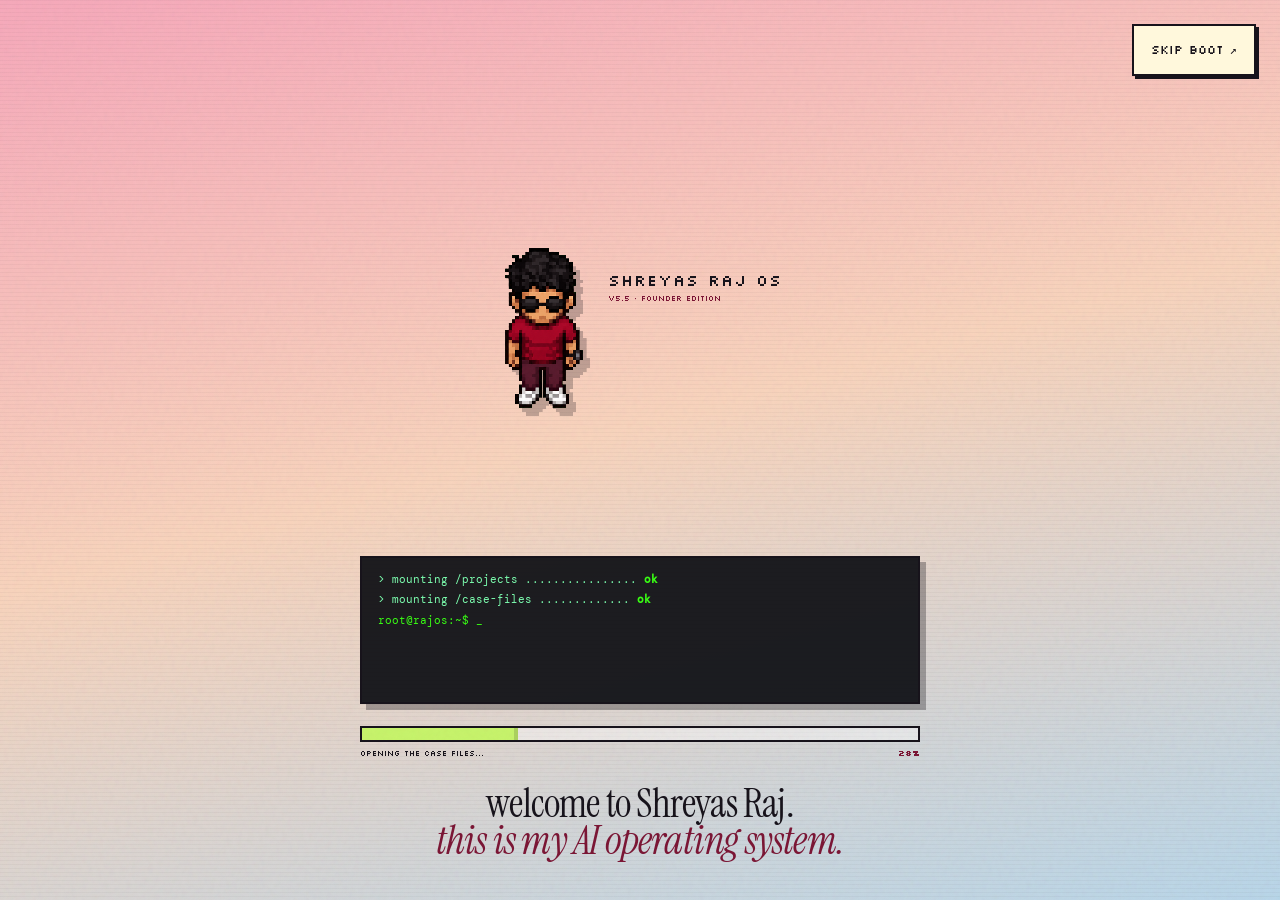
==== index.html @ ab12abc8 "Strengthen Shreyas Raj entity SEO" ====
<!doctype html>
<html lang="en">
  <head>
    <meta charset="UTF-8" />
    <meta name="viewport" content="width=device-width, initial-scale=1.0, viewport-fit=cover" />
    <meta name="description" content="Shreyas Raj is the Pune-based founder of RapidXAI, building AI voice agents, WhatsApp automation, software, websites, and production AI systems." />
    <meta name="theme-color" content="#f3b1be" />
    <meta name="robots" content="index,follow,max-image-preview:large" />
    <meta property="og:type" content="website" />
    <meta property="og:title" content="Shreyas Raj | RapidXAI Founder and AI Builder in Pune" />
    <meta property="og:description" content="Meet Shreyas Raj, the Pune-based founder of RapidXAI. Explore verified work across AI voice agents, automation, software, websites, and production AI." />
    <meta property="og:url" content="https://shreyasraj.com/" />
    <meta property="og:image" content="https://shreyasraj.com/assets/case-studies/systems-map.png" />
    <meta name="twitter:card" content="summary_large_image" />
    <link rel="canonical" href="https://shreyasraj.com/" />
    <title>Shreyas Raj | RapidXAI Founder and AI Builder in Pune</title>
    <link rel="icon" href="./favicon.svg" type="image/svg+xml" />
    <link rel="preconnect" href="https://fonts.googleapis.com" />
    <link rel="preconnect" href="https://fonts.gstatic.com" crossorigin />
    <link href="https://fonts.googleapis.com/css2?family=DM+Mono:wght@300;400;500&amp;family=Instrument+Serif:ital@0;1&amp;family=Silkscreen:wght@400;700&amp;display=swap" rel="stylesheet" />
    <link rel="stylesheet" href="./styles.css?v=6.5" />
    <link rel="stylesheet" href="./styles-v4.css?v=6.5" />
    <script type="application/ld+json">
      {
        "@context": "https://schema.org",
        "@graph": [
          {
            "@type": "Person",
            "@id": "https://shreyasraj.com/#shreyas-raj",
            "name": "Shreyas Raj",
            "alternateName": ["Shreyasraj", "AI with Shreyas Raj"],
            "url": "https://shreyasraj.com/",
            "image": "https://shreyasraj.com/assets/raj-avatar.png",
            "jobTitle": "Founder and AI Systems Builder",
            "description": "Shreyas Raj is a Pune-based AI entrepreneur and the founder of RapidXAI. He builds AI voice agents, WhatsApp automation, software, premium websites, and production AI systems.",
            "email": "mailto:shreyas@rapid-xai.com",
            "nationality": {"@type": "Country", "name": "India"},
            "homeLocation": {"@type": "Place", "name": "Pune, Maharashtra, India"},
            "worksFor": {"@id": "https://rapidxai.com/#organization"},
            "knowsLanguage": ["English", "Hindi", "Marathi"],
            "knowsAbout": ["Applied artificial intelligence", "AI voice agents", "WhatsApp automation", "AI automation", "Software development", "AI websites", "Revenue systems"],
            "sameAs": [
              "https://www.youtube.com/@AIwithShreyasRaj",
              "https://www.instagram.com/theshreyasraj9595/",
              "https://x.com/TopR9595",
              "https://github.com/TopR9595"
            ]
          },
          {
            "@type": "Organization",
            "@id": "https://rapidxai.com/#organization",
            "name": "RapidXAI",
            "url": "https://rapidxai.com/",
            "founder": {"@id": "https://shreyasraj.com/#shreyas-raj"},
            "areaServed": [{"@type": "State", "name": "Maharashtra"}, {"@type": "Country", "name": "India"}],
            "knowsAbout": ["AI voice agents", "WhatsApp automation", "AI automation", "Software development", "Web development"]
          },
          {
            "@type": "ProfilePage",
            "@id": "https://shreyasraj.com/#profile-page",
            "url": "https://shreyasraj.com/",
            "name": "Shreyas Raj | Founder of RapidXAI",
            "mainEntity": {"@id": "https://shreyasraj.com/#shreyas-raj"},
            "isPartOf": {"@id": "https://shreyasraj.com/#website"}
          },
          {
            "@type": "WebSite",
            "@id": "https://shreyasraj.com/#website",
            "url": "https://shreyasraj.com/",
            "name": "Shreyas OS",
            "alternateName": "Shreyas Raj Portfolio",
            "publisher": {"@id": "https://shreyasraj.com/#shreyas-raj"}
          }
        ]
      }
    </script>
  </head>
  <body>
    <noscript>Shreyas Raj AI OS needs JavaScript enabled.</noscript>

    <div id="boot" class="boot" aria-live="polite">
      <button class="boot-skip os-button" type="button">SKIP BOOT ↗</button>
      <div class="boot-core">
        <div class="boot-mark sprite-mark"><img src="./assets/raj-front.png" alt="Shreyas Raj pixel character" /></div>
        <div class="boot-brand">
          <strong>SHREYAS RAJ OS</strong>
          <span>v5.5 · founder edition</span>
        </div>
      </div>
      <div class="boot-console" data-boot-console aria-hidden="true"></div>
      <div class="boot-bar-wrap">
        <div class="boot-bar"><i data-boot-bar></i></div>
        <div class="boot-bar-meta"><span data-boot-status>waking up the founder...</span><b data-boot-pct>0%</b></div>
      </div>
      <p class="boot-title">welcome to Shreyas Raj.<br /><em>this is my AI operating system.</em></p>
    </div>

    <main id="os" class="os" data-theme="day" aria-label="Shreyas Raj AI OS desktop">
      <header class="menubar">
        <div class="brand-cluster">
          <button class="brand-menu" type="button" data-brand-menu aria-haspopup="true" aria-expanded="false">
            <span class="brand-pixel sprite-brand"><img src="./assets/raj-front.png" alt="" /></span><strong>SHREYAS RAJ OS</strong><i class="brand-caret" aria-hidden="true">▾</i>
          </button>
          <div class="brand-dropdown" data-brand-dropdown hidden>
            <button type="button" data-home>Show Desktop</button>
            <button type="button" data-transmission-open>Daily Transmission</button>
            <button type="button" data-open="hack">Hack Raj OS</button>
            <span class="brand-dropdown-divider"></span>
            <button type="button" data-system-restart>Restart</button>
            <button type="button" data-system-shutdown>Shut Down</button>
          </div>
        </div>
        <nav class="menu-links" aria-label="System menu">
          <button type="button" data-open="projects">Work</button>
          <button type="button" data-open="revenue">Proof</button>
          <button type="button" data-open="journey">Journey</button>
          <button type="button" data-command>Search</button>
        </nav>
        <button class="mode-toggle" type="button" data-mode-toggle aria-label="Toggle dark mode"><span data-mode-label>DARK</span></button>
        <div class="system-status">
          <span class="status-live"><i></i> BUILDING</span>
          <span class="signal" aria-label="Signal connected"><i></i><i></i><i></i></span>
          <span id="date">29 JUL</span><span id="clock">19:34</span><span id="timezone">IST</span>
        </div>
      </header>

      <section id="world-scroll" class="desktop">
        <div class="wallpaper-rotator" data-wallpaper-rotator aria-hidden="true">
          <div class="wallpaper-layer is-active" data-wallpaper-layer></div>
          <div class="wallpaper-layer" data-wallpaper-layer></div>
        </div>
        <div class="ambient-grid" aria-hidden="true"></div>
        <div class="desktop-glow" aria-hidden="true"></div>
        <div class="night-stars" aria-hidden="true"></div>
        <div class="cloud cloud-a" aria-hidden="true"></div>
        <div class="cloud cloud-b" aria-hidden="true"></div>
        <div class="cloud cloud-c" aria-hidden="true"></div>
        <aside class="activity-stack motivation-stack" data-movable-widget="daily-transmission" aria-label="Daily motivation">
          <header><span>DAILY TRANSMISSION</span><button class="motivation-close" type="button" data-motivation-close aria-label="Close daily transmission">×</button></header>
          <div class="motivation-card">
            <time data-motivation-date>TODAY</time>
            <blockquote data-motivation-quote>BUILD THE THING YOU KEEP WISHING EXISTED.</blockquote>
            <small>SHREYAS OS / DAILY MOTIVATION</small>
            <button class="quick-sticky-button" type="button" data-open="whiteboard">+ ADD A QUICK STICKY</button>
          </div>
        </aside>

        <h1 class="sr-only">Shreyas Raj, Pune-based founder of RapidXAI and builder of AI voice agents, WhatsApp automation, software, and websites.</h1>

        <section class="app-grid" aria-label="Desktop applications">
          <button class="desktop-app featured-app" type="button" data-open="projects" style="--app:#f5a39c">
            <span class="pixel-icon" aria-hidden="true"><img src="./assets/icons-v4/projects.png" alt="" /></span>
            <strong>Projects</strong><small>10 selected case files</small><b>MAIN DRIVE</b>
          </button>
          <button class="desktop-app featured-app" type="button" data-open="revenue" style="--app:#c7f36b">
            <span class="pixel-icon" aria-hidden="true"><img src="./assets/icons-v4/revenue.png" alt="" /></span>
            <strong>Results</strong><small>Evidence, not claims</small><b>PROOF VAULT</b>
          </button>
          <button class="desktop-app" type="button" data-open="process" style="--app:#a8d7e8">
            <span class="pixel-icon" aria-hidden="true"><img src="./assets/icons-v4/systems.png" alt="" /></span>
            <strong>Systems</strong><small>How the work ships</small>
          </button>
          <button class="desktop-app" type="button" data-open="testimonials" style="--app:#ffd95a">
            <span class="pixel-icon" aria-hidden="true"><img src="./assets/icons-v4/proof.png" alt="" /></span>
            <strong>Proof</strong><small>5 client videos</small>
          </button>
          <button class="desktop-app" type="button" data-open="journey" style="--app:#b8a7e8">
            <span class="pixel-icon" aria-hidden="true"><img src="./assets/icons-v4/journey.png" alt="" /></span>
            <strong>Journey</strong><small>2015 → now</small>
          </button>
          <button class="desktop-app" type="button" data-open="socials" style="--app:#f4b6cf">
            <span class="pixel-icon" aria-hidden="true"><img src="./assets/icons-v4/socials.png" alt="" /></span>
            <strong>Socials</strong><small>100K+ community</small>
          </button>
          <button class="desktop-app lab-app" type="button" data-open="voice" style="--app:#a9e1d2">
            <span class="pixel-icon" aria-hidden="true"><img src="./assets/icons-v4/voice.png" alt="" /></span>
            <strong>AI Voice Agent</strong><small>Talk to the AI voice agent</small>
          </button>
          <button class="desktop-app" type="button" data-open="games" style="--app:#c7f36b">
            <span class="pixel-icon" aria-hidden="true"><img src="./assets/icons-v4/games.svg" alt="" /></span>
            <strong>Play Games</strong><small>Viper Arena + Fangs.io</small>
          </button>
          <button class="desktop-app" type="button" data-open="founder" style="--app:#e6e35f">
            <span class="pixel-icon" aria-hidden="true"><img src="./assets/icons-v4/founder.png" alt="" /></span>
            <strong>Founder.txt</strong><small>Read the note</small>
          </button>
          <button class="desktop-app" type="button" data-open="whiteboard" style="--app:#fff8dc">
            <span class="pixel-icon" aria-hidden="true"><img src="./assets/premium-world/update-terminal.png" alt="" /></span>
            <strong>Whiteboard</strong><small>Add + arrange notes</small>
          </button>
          <button class="desktop-app" type="button" data-open="browser" style="--app:#b9dfe8">
            <span class="pixel-icon" aria-hidden="true"><img src="./assets/icons-v4/browser.png" alt="" /></span>
            <strong>Browser</strong><small>Open RajNet</small>
          </button>
          <a class="desktop-app desktop-app-link" href="https://rapidxai.com/" target="_blank" rel="noopener noreferrer" style="--app:#a9e1d2" aria-label="Visit RapidXAI, founded by Shreyas Raj">
            <span class="pixel-icon" aria-hidden="true"><img src="./assets/icons-v4/systems.png" alt="" /></span>
            <strong>RapidXAI</strong><small>AI voice + automation</small>
          </a>
          <button class="desktop-app" type="button" data-open="contact" style="--app:#e9d19d">
            <span class="pixel-icon" aria-hidden="true"><img src="./assets/icons-v4/contact.png" alt="" /></span>
            <strong>Leave a Message</strong><small>Open a channel</small>
          </button>
          <button class="desktop-app" type="button" data-open="files" style="--app:#ffd95a">
            <span class="pixel-icon" aria-hidden="true"><img src="./assets/premium-dock/proof.png" alt="" /></span>
            <strong>Case Files</strong><small>Folders + client stories</small>
          </button>
          <button class="desktop-app" type="button" data-open="blog" style="--app:#8d78d8">
            <span class="pixel-icon" aria-hidden="true"><img src="./assets/icons-v4/journey.png" alt="" /></span>
            <strong>AI Field Notes</strong><small>Pune + India blog</small>
          </button>
          <button class="desktop-app" type="button" data-open="learn" style="--app:#e6e35f">
            <span class="pixel-icon" aria-hidden="true"><img src="./assets/icons-v4/learn.svg" alt="" /></span>
            <strong>Learn</strong><small>Real YouTube uploads</small>
          </button>
          <button class="desktop-app" type="button" data-open="emergency" style="--app:#f5a39c">
            <span class="pixel-icon" aria-hidden="true"><img src="./assets/icons-v4/sos.svg" alt="" /></span>
            <strong>Emergency</strong><small>Reach Shreyas now</small>
          </button>
        </section>

        <aside class="build-ribbon" aria-label="Build your own AI operating system">
          <a href="https://calendly.com/shreyasrajsony11/30min" target="_blank" rel="noreferrer">
            <span>IF YOU WANT THIS FOR YOURSELF</span>
            <strong>BOOK A CALL ↗</strong>
          </a>
        </aside>

        <button class="secret-folder" type="button" data-secret-folder data-open="prank" aria-label="Open hidden do not open folder">
          <span></span><strong>DO_NOT_OPEN</strong><small>YOU WILL REGRET THIS</small>
        </button>

        <button class="portrait-zone" type="button" data-portrait aria-label="Change Shreyas Raj portrait pose and reveal hidden file">
          <span>PLAYER 01 / FOUNDER MODE</span>
          <img data-portrait-img src="./assets/raj-avatar.png" alt="Full-body illustrated portrait of Shreyas Raj wearing a red T-shirt" />
          <i aria-hidden="true"></i>
        </button>

        <div id="window-layer" class="window-layer" aria-live="polite"></div>

        <section id="music-deck" class="music-deck" data-music-deck data-movable-widget="music-deck" aria-label="Music player" hidden>
          <button type="button" data-music-prev aria-label="Previous track">‹ PREV</button>
          <button class="music-play" type="button" data-music-play aria-pressed="false">▶ PLAY</button>
          <button type="button" data-music-next aria-label="Next track">NEXT ›</button>
          <button class="music-copy" type="button" data-music-open>
            <strong data-music-title>Tomb of Death</strong><small data-music-artist>Braiz · Super Slowed</small>
          </button>
          <input data-music-progress type="range" min="0" max="1000" value="0" aria-label="Track progress" />
          <input data-music-volume type="range" min="0" max="1" step=".05" value=".72" aria-label="Music volume" />
          <button class="music-deck-close" type="button" data-music-close aria-label="Close music player">×</button>
        </section>
        <audio id="music-audio" preload="metadata"></audio>

        <nav class="dock" aria-label="Application dock">
          <button type="button" data-home aria-label="Show desktop"><span class="dock-icon"><img src="./assets/icons-v4/home.svg" alt="" /></span><small>Desktop</small></button>
          <button type="button" data-open="projects" aria-label="Open projects"><span class="dock-icon"><img src="./assets/icons-v4/projects.png" alt="" /></span><small>Projects</small></button>
          <button type="button" data-open="revenue" aria-label="Open public results"><span class="dock-icon"><img src="./assets/icons-v4/revenue.png" alt="" /></span><small>Results</small></button>
          <button type="button" data-open="journey" aria-label="Open journey"><span class="dock-icon"><img src="./assets/icons-v4/journey.png" alt="" /></span><small>Journey</small></button>
          <button type="button" data-open="voice" aria-label="Talk to the AI voice agent"><span class="dock-icon"><img src="./assets/icons-v4/voice.png" alt="" /></span><small>AI Voice Agent</small></button>
          <button type="button" data-open="games" aria-label="Play games"><span class="dock-icon"><img src="./assets/icons-v4/games.svg" alt="" /></span><small>Play Games</small></button>
          <button class="dock-music-button" type="button" data-music-toggle aria-expanded="false" aria-controls="music-deck" aria-label="Open music player">
            <span class="dock-icon music-dock-glyph" aria-hidden="true"><i></i><i></i><i></i></span>
            <small data-music-launcher-label>Music</small>
          </button>
          <button type="button" data-open="founder" aria-label="Open Founder.txt"><span class="dock-icon"><img src="./assets/icons-v4/founder.png" alt="" /></span><small>Founder.txt</small></button>
          <button type="button" data-open="whiteboard" aria-label="Open sticky-note whiteboard"><span class="dock-icon"><img src="./assets/premium-world/update-terminal.png" alt="" /></span><small>Whiteboard</small></button>
          <button type="button" data-open="contact" aria-label="Open contact"><span class="dock-icon"><img src="./assets/icons-v4/contact.png" alt="" /></span><small>Contact</small></button>
          <button type="button" data-open="files" aria-label="Open case files"><span class="dock-icon"><img src="./assets/premium-world/data-modules.png" alt="" /></span><small>Case Files</small></button>
          <button type="button" data-open="blog" aria-label="Open AI field notes"><span class="dock-icon"><img src="./assets/icons-v4/journey.png" alt="" /></span><small>Blog</small></button>
          <span class="dock-divider"></span>
          <button type="button" data-open="browser" aria-label="Open browser"><span class="dock-icon"><img src="./assets/icons-v4/browser.png" alt="" /></span><small>Browser</small></button>
        </nav>
      </section>
    </main>

    <div class="netlify-form-blueprints" aria-hidden="true">
      <form name="garage-mail" method="POST" data-netlify="true" netlify-honeypot="bot-field">
        <input type="hidden" name="form-name" value="garage-mail" />
        <input name="bot-field" /><input name="name" /><input name="email" type="email" /><textarea name="message"></textarea>
      </form>
      <form name="video-suggestion" method="POST" data-netlify="true" netlify-honeypot="bot-field">
        <input type="hidden" name="form-name" value="video-suggestion" />
        <input name="bot-field" /><input name="name" /><input name="email" type="email" /><textarea name="suggestion"></textarea>
      </form>
    </div>

    <div id="command-palette" class="command-palette" aria-hidden="true">
      <button class="palette-backdrop" type="button" aria-label="Close command palette"></button>
      <section class="palette-panel" role="dialog" aria-modal="true" aria-labelledby="palette-title">
        <div class="palette-titlebar"><span id="palette-title">SHREYAS OS SEARCH</span><kbd>ESC</kbd></div>
        <label><span>›</span><input id="command-input" type="search" placeholder="Open an app or run a command..." autocomplete="off" /></label>
        <div id="command-results" class="command-results"></div>
      </section>
    </div>

    <div id="toast-stack" class="toast-stack" aria-live="polite"></div>

    <div id="shutdown-screen" class="shutdown-screen" hidden>
      <div class="shutdown-inner">
        <p class="shutdown-line" data-shutdown-line>SHREYAS OS is shutting down...</p>
        <button class="shutdown-power" type="button" data-power-on hidden><i></i><span>POWER ON</span></button>
      </div>
    </div>

    <script src="./app.js?v=6.4"></script>
  </body>
</html>
---- styles.css ----
:root {
  --ink: #17131b;
  --paper: #fff8dc;
  --paper-2: #f4e8bb;
  --pink: #f7a9bd;
  --rose: #d74e73;
  --wine: #7b1635;
  --blue: #a8d7e8;
  --sky: #d8f0f2;
  --lime: #c7f36b;
  --yellow: #ffd95a;
  --violet: #8d78d8;
  --muted: #6f6870;
  --shadow: 8px 8px 0 rgba(23, 19, 27, .22);
  --pixel: "Silkscreen", "Courier New", monospace;
  --serif: "Instrument Serif", Georgia, serif;
  --mono: "DM Mono", "SFMono-Regular", Consolas, monospace;
}

* { box-sizing: border-box; }
html, body { margin: 0; width: 100%; height: 100%; overflow: hidden; }
body {
  color: var(--ink);
  background: var(--pink);
  font-family: var(--mono);
  -webkit-font-smoothing: antialiased;
}
button, input { font: inherit; color: inherit; }
button { border: 0; cursor: pointer; }
button:focus-visible, [tabindex]:focus-visible, a:focus-visible {
  outline: 3px solid var(--lime);
  outline-offset: 3px;
}
::selection { background: var(--wine); color: var(--paper); }

.boot {
  position: fixed;
  inset: 0;
  z-index: 9999;
  display: grid;
  place-items: center;
  background:
    repeating-linear-gradient(0deg, transparent 0 3px, rgba(23, 19, 27, .035) 3px 4px),
    linear-gradient(165deg, #f6a9bb 0%, #f8d4bd 48%, #b9d6e9 100%);
  transition: transform .8s cubic-bezier(.77, 0, .18, 1), opacity .45s ease;
}
.boot::after, .os::after {
  content: "";
  position: absolute;
  inset: 0;
  pointer-events: none;
  opacity: .11;
  background-image: url("data:image/svg+xml,%3Csvg viewBox='0 0 180 180' xmlns='http://www.w3.org/2000/svg'%3E%3Cfilter id='n'%3E%3CfeTurbulence type='fractalNoise' baseFrequency='.9' numOctaves='3' stitchTiles='stitch'/%3E%3C/filter%3E%3Crect width='100%25' height='100%25' filter='url(%23n)' opacity='.5'/%3E%3C/svg%3E");
  mix-blend-mode: multiply;
}
.boot.done { transform: translateY(-104%); opacity: 0; pointer-events: none; }
.boot-skip { position: absolute; top: 24px; right: 24px; z-index: 2; }
.boot { grid-template-rows: 1fr auto auto auto; gap: 22px; align-content: center; justify-items: center; padding: 40px 20px; }
.boot-core { display: flex; align-items: center; gap: 18px; }
.boot-mark {
  width: 78px;
  height: 78px;
  display: grid;
  place-items: center;
  border: 3px solid var(--ink);
  background: var(--wine);
  box-shadow: 7px 7px 0 var(--ink);
  animation: bootBob 1.1s ease-in-out infinite;
}
.boot-mark img { width: 78%; height: 78%; object-fit: contain; image-rendering: pixelated; }
.boot-brand { display: flex; flex-direction: column; gap: 6px; }
.boot-brand strong { font: 16px/1 var(--pixel); letter-spacing: 1px; }
.boot-brand span { font: 8px/1 var(--pixel); color: var(--wine); }
.boot-console {
  width: min(560px, calc(100vw - 48px));
  height: 148px;
  overflow: hidden;
  padding: 14px 16px;
  border: 2px solid var(--ink);
  background: rgba(11,13,18,.92);
  color: #7dffb0;
  box-shadow: 6px 6px 0 rgba(23,19,27,.32);
}
.boot-log-line { margin: 0 0 5px; font: 11px/1.4 var(--mono, monospace); white-space: pre; }
.boot-log-line b { color: #39ff14; }
.boot-log-final b { color: #ffe600; }
.boot-cursor { margin: 2px 0 0; font: 11px/1.4 var(--mono, monospace); color: #39ff14; }
.boot-cursor::after { content: "_"; animation: bootBlink .8s steps(1) infinite; }
.boot-bar-wrap { width: min(560px, calc(100vw - 48px)); }
.boot-bar { height: 16px; border: 2px solid var(--ink); background: rgba(255,255,255,.4); overflow: hidden; }
.boot-bar i { display: block; height: 100%; width: 0; background: var(--lime); transition: width .12s linear; box-shadow: inset -4px 0 0 rgba(23,19,27,.15); }
.boot-bar-meta { display: flex; justify-content: space-between; margin-top: 7px; font: 8px/1 var(--pixel); }
.boot-bar-meta b { color: var(--wine); }
.boot-title {
  margin: 6px 0 0;
  text-align: center;
  font: 40px/.94 var(--serif);
  letter-spacing: -.02em;
}
.boot-title em { color: var(--wine); }
@keyframes bootBob { 0%,100% { transform: translateY(0); } 50% { transform: translateY(-8px); } }
@keyframes bootBlink { 0%,50% { opacity: 1; } 51%,100% { opacity: 0; } }
@media (prefers-reduced-motion: reduce) { .boot-mark { animation: none; } .boot-cursor::after { animation: none; } }

.os { position: relative; width: 100%; height: 100%; opacity: 0; transition: opacity .35s ease; }
.os.ready { opacity: 1; }
.menubar {
  position: relative;
  z-index: 5000;
  height: 38px;
  display: flex;
  align-items: center;
  gap: 20px;
  padding: 0 16px;
  border-bottom: 2px solid var(--ink);
  background: rgba(255, 248, 220, .92);
  backdrop-filter: blur(12px);
  font: 10px/1 var(--pixel);
}
.brand-menu, .menu-links button {
  background: transparent;
  padding: 7px 4px;
  font: inherit;
}
.brand-menu { display: flex; align-items: center; gap: 8px; }
.brand-pixel {
  width: 20px; height: 20px; display: grid; place-items: center;
  color: var(--paper); background: var(--wine); border: 2px solid var(--ink);
}
.menu-links { display: flex; gap: 12px; }
.menu-links button:hover { background: var(--ink); color: var(--paper); }
.system-status { margin-left: auto; display: flex; align-items: center; gap: 14px; }
.status-live { display: flex; align-items: center; gap: 6px; }
.status-live > i { width: 7px; height: 7px; background: #38aa67; border: 1px solid var(--ink); animation: blink 1.4s steps(2) infinite; }
.signal { height: 13px; display: flex; align-items: end; gap: 2px; }
.signal i { width: 3px; background: var(--ink); }
.signal i:nth-child(1) { height: 5px; }.signal i:nth-child(2) { height: 8px; }.signal i:nth-child(3) { height: 12px; }

.desktop {
  position: relative;
  height: calc(100dvh - 38px);
  overflow: hidden;
  isolation: isolate;
  background:
    radial-gradient(circle at 73% 22%, rgba(255,255,255,.45) 0 2%, transparent 11%),
    linear-gradient(160deg, #f2a3b8 0%, #f4bfba 35%, #f5dcbb 57%, #b9d7e6 100%);
}
.ambient-grid {
  position: absolute; inset: 0; z-index: -1; opacity: .16;
  background-image: linear-gradient(rgba(23,19,27,.3) 1px, transparent 1px), linear-gradient(90deg, rgba(23,19,27,.3) 1px, transparent 1px);
  background-size: 48px 48px;
  mask-image: linear-gradient(to right, black, transparent 70%);
}
.cloud { position: absolute; width: 72px; height: 14px; background: rgba(255,255,255,.7); }
.cloud::before, .cloud::after { content: ""; position: absolute; bottom: 0; background: inherit; }
.cloud::before { width: 24px; height: 24px; left: 12px; }
.cloud::after { width: 34px; height: 34px; left: 31px; }
.cloud-a { top: 14%; right: 12%; transform: scale(.8); }
.cloud-b { top: 37%; right: 35%; transform: scale(.55); opacity: .55; }
.sun-disc { position: absolute; right: 5%; top: 8%; width: 88px; height: 88px; border: 3px solid rgba(23,19,27,.65); border-radius: 50%; background: var(--yellow); box-shadow: inset 0 0 0 8px rgba(255,255,255,.25); }

.sticky {
  position: absolute;
  z-index: 2;
  top: 34px; left: 30px;
  width: 180px; min-height: 154px;
  padding: 13px 14px;
  border: 2px solid var(--ink);
  background: #e6e35f;
  box-shadow: 6px 7px 0 rgba(23,19,27,.22);
  transform: rotate(-1.5deg);
  cursor: pointer;
}
.sticky::before { content: ""; position: absolute; top: -8px; left: 61px; width: 54px; height: 15px; background: rgba(255,255,255,.45); transform: rotate(2deg); }
.sticky span, .sticky small { font: 8px/1.4 var(--pixel); }
.sticky p { margin: 18px 0 20px; font: 18px/.95 var(--serif); }

.desktop-intro { position: absolute; left: clamp(30px, 5vw, 86px); top: 25%; width: min(430px, 35vw); }
.eyebrow { margin: 0 0 10px; font: 10px/1 var(--pixel); color: var(--wine); }
.desktop-intro h1 { margin: 0; font: clamp(72px, 8.5vw, 138px)/.72 var(--serif); letter-spacing: -.055em; font-weight: 400; }
.desktop-intro h1 em { color: var(--wine); }
.desktop-intro > p:not(.eyebrow) { max-width: 390px; margin: 25px 0 20px; font-size: 13px; line-height: 1.55; }
.intro-actions { display: flex; gap: 10px; flex-wrap: wrap; }
.os-button {
  padding: 10px 13px;
  border: 2px solid var(--ink);
  background: var(--paper);
  box-shadow: 3px 3px 0 var(--ink);
  font: 9px/1 var(--pixel);
  transition: transform .12s ease, box-shadow .12s ease;
}
.os-button:hover { transform: translate(-1px,-1px); box-shadow: 5px 5px 0 var(--ink); }
.os-button:active { transform: translate(2px,2px); box-shadow: 1px 1px 0 var(--ink); }
.os-button.primary { background: var(--ink); color: var(--paper); box-shadow: 3px 3px 0 var(--lime); }

.app-grid {
  position: absolute;
  top: 54px; right: clamp(150px, 16vw, 300px);
  display: grid;
  grid-template-columns: repeat(4, 86px);
  gap: 17px 10px;
}
.desktop-app {
  position: relative;
  width: 86px;
  min-height: 91px;
  padding: 3px;
  display: flex;
  flex-direction: column;
  align-items: center;
  gap: 5px;
  background: transparent;
  text-align: center;
  transition: transform .14s ease, filter .14s ease;
}
.desktop-app:hover { transform: translateY(-4px); filter: drop-shadow(3px 4px 0 rgba(23,19,27,.18)); }
.desktop-app.open::after { content: ""; position: absolute; bottom: -4px; width: 6px; height: 6px; background: var(--lime); border: 1px solid var(--ink); }
.desktop-app strong { font: 8px/1.15 var(--pixel); background: rgba(255,248,220,.72); padding: 2px 3px; }
.desktop-app small { font: 7px/1.1 var(--mono); }
.pixel-icon {
  position: relative;
  width: 49px; height: 49px;
  display: block;
  border: 3px solid var(--ink);
  background: var(--app);
  box-shadow: 4px 4px 0 rgba(23,19,27,.32);
  image-rendering: pixelated;
}
.pixel-icon::before, .pixel-icon::after, .pixel-icon i, .pixel-icon i::before, .pixel-icon i::after { content: ""; position: absolute; display: block; }
.icon-projects::before { left: 7px; top: 12px; width: 29px; height: 22px; border: 3px solid var(--ink); background: var(--paper); }
.icon-projects::after { left: 9px; top: 8px; width: 15px; height: 7px; background: var(--paper); border: 3px solid var(--ink); }
.icon-revenue::before { bottom: 8px; left: 8px; width: 6px; height: 12px; background: var(--wine); box-shadow: 9px -7px 0 var(--wine), 18px -16px 0 var(--wine); }
.icon-revenue::after { left: 7px; bottom: 6px; width: 30px; height: 3px; background: var(--ink); }
.icon-process::before { inset: 9px; border: 3px dashed var(--ink); transform: rotate(45deg); }
.icon-process::after { width: 8px; height: 8px; top: 18px; left: 18px; background: var(--paper); border: 2px solid var(--ink); }
.icon-achievements::before { left: 13px; top: 7px; width: 17px; height: 22px; background: var(--yellow); border: 3px solid var(--ink); border-radius: 50% 50% 45% 45%; }
.icon-achievements::after { left: 18px; bottom: 6px; width: 9px; height: 12px; border-left: 5px solid var(--wine); border-right: 5px solid var(--blue); }
.icon-team::before { width: 14px; height: 14px; border: 3px solid var(--ink); background: var(--paper); top: 7px; left: 6px; box-shadow: 18px 7px 0 -2px var(--paper), 18px 7px 0 1px var(--ink); }
.icon-team::after { width: 31px; height: 15px; left: 6px; bottom: 5px; border: 3px solid var(--ink); background: var(--violet); }
.icon-socials::before { inset: 7px; border: 3px solid var(--ink); border-radius: 50%; }
.icon-socials::after { width: 9px; height: 9px; background: var(--ink); top: 17px; left: 17px; box-shadow: 11px -8px 0 -2px var(--ink), 11px 8px 0 -2px var(--ink); }
.icon-about::before { left: 13px; top: 6px; width: 17px; height: 17px; border: 3px solid var(--ink); background: #c4754f; border-radius: 50%; }
.icon-about::after { left: 8px; bottom: 5px; width: 27px; height: 16px; border: 3px solid var(--ink); background: var(--wine); }
.icon-contact::before { inset: 9px 6px; border: 3px solid var(--ink); background: var(--paper); }
.icon-contact::after { left: 9px; top: 12px; width: 23px; height: 17px; border-left: 3px solid var(--ink); border-bottom: 3px solid var(--ink); transform: rotate(-45deg); }

.avatar-zone { position: absolute; right: 2.4%; bottom: 75px; width: min(285px, 20vw); height: 53vh; pointer-events: none; }
.avatar-zone img {
  position: absolute; z-index: 2; right: 0; bottom: 4px; width: 100%; height: 100%; object-fit: contain; object-position: bottom;
  image-rendering: pixelated;
  filter: drop-shadow(8px 12px 0 rgba(23,19,27,.16));
  animation: avatarFloat 3.2s steps(2, end) infinite;
}
.avatar-shadow { position: absolute; bottom: 0; right: 7%; width: 75%; height: 17px; border-radius: 50%; background: rgba(23,19,27,.22); filter: blur(3px); }
.avatar-speech {
  position: absolute; z-index: 3; top: 9%; left: -58%;
  width: 150px; padding: 9px;
  border: 2px solid var(--ink); background: var(--paper); box-shadow: 4px 4px 0 var(--ink);
}
.avatar-speech::after { content: ""; position: absolute; right: -10px; bottom: 11px; width: 16px; height: 16px; background: var(--paper); border-right: 2px solid var(--ink); border-bottom: 2px solid var(--ink); transform: rotate(-45deg); }
.avatar-speech span { font: 8px/1 var(--pixel); color: var(--wine); }
.avatar-speech p { margin: 6px 0 0; font-size: 10px; line-height: 1.3; }

.proof-rail {
  position: absolute; left: 29px; bottom: 76px;
  display: flex; gap: 6px;
}
.proof-rail div {
  min-width: 105px; padding: 8px 10px;
  border: 2px solid var(--ink); background: rgba(255,248,220,.75);
  box-shadow: 3px 3px 0 rgba(23,19,27,.24);
}
.proof-rail strong { display: block; font: 28px/.9 var(--serif); color: var(--wine); }
.proof-rail span { font: 7px/1 var(--pixel); }

.dock {
  position: absolute; z-index: 4500; left: 50%; bottom: 14px; transform: translateX(-50%);
  min-width: 440px; height: 62px; padding: 7px 10px;
  display: flex; align-items: end; justify-content: center; gap: 7px;
  border: 2px solid var(--ink); background: rgba(255,248,220,.9); backdrop-filter: blur(12px);
  box-shadow: 6px 6px 0 rgba(23,19,27,.28);
}
.dock button { position: relative; width: 53px; height: 47px; padding: 0; background: transparent; transition: transform .15s ease; }
.dock button:hover { transform: translateY(-8px) scale(1.08); }
.dock button small {
  position: absolute; left: 50%; bottom: 48px; transform: translateX(-50%) translateY(4px);
  padding: 5px 6px; opacity: 0; pointer-events: none;
  background: var(--ink); color: var(--paper); font: 7px/1 var(--pixel);
  transition: opacity .12s ease, transform .12s ease;
}
.dock button:hover small { opacity: 1; transform: translateX(-50%) translateY(0); }
.dock-icon { position: absolute; left: 10px; bottom: 2px; width: 34px; height: 34px; border: 2px solid var(--ink); background: var(--pink); box-shadow: 2px 2px 0 rgba(23,19,27,.24); }
.dock-icon::before, .dock-icon::after { content: ""; position: absolute; }
.home-glyph::before { left: 8px; top: 10px; width: 14px; height: 13px; border: 2px solid var(--ink); background: var(--paper); }
.home-glyph::after { left: 7px; top: 5px; width: 17px; height: 17px; border-left: 3px solid var(--ink); border-top: 3px solid var(--ink); transform: rotate(45deg); }
.work-glyph { background: var(--violet); }.work-glyph::before { inset: 8px 5px 5px; border: 2px solid var(--ink); background: var(--paper); }
.graph-glyph { background: var(--lime); }.graph-glyph::before { bottom: 6px; left: 6px; width: 4px; height: 8px; background: var(--wine); box-shadow: 7px -5px var(--wine), 14px -11px var(--wine); }
.user-glyph { background: #efc99d; }.user-glyph::before { left: 10px; top: 5px; width: 10px; height: 10px; border: 2px solid var(--ink); border-radius: 50%; }.user-glyph::after { left: 6px; bottom: 4px; width: 18px; height: 11px; border: 2px solid var(--ink); background: var(--wine); }
.signal-glyph { background: var(--blue); }.signal-glyph::before { width: 5px; height: 5px; border-radius: 50%; background: var(--ink); left: 13px; bottom: 7px; box-shadow: 0 0 0 5px var(--blue), 0 0 0 7px var(--ink), 0 0 0 11px var(--blue), 0 0 0 13px var(--ink); clip-path: inset(0 0 50%); transform: rotate(180deg); }
.mail-glyph { background: #9cdecf; }.mail-glyph::before { inset: 8px 5px; border: 2px solid var(--ink); background: var(--paper); }.mail-glyph::after { left: 7px; top: 8px; width: 16px; height: 16px; border-left: 2px solid var(--ink); border-bottom: 2px solid var(--ink); transform: rotate(-45deg); }
.command-glyph { background: var(--ink); }.command-glyph::before { content: ">_"; color: var(--lime); left: 5px; top: 9px; font: 9px/1 var(--pixel); }
.dock-divider { width: 2px; height: 37px; background: var(--ink); opacity: .25; margin: 0 2px; }

.window-layer { position: absolute; inset: 0 0 70px; z-index: 1000; pointer-events: none; }
.os-window {
  position: absolute;
  width: min(680px, calc(100vw - 40px));
  height: min(610px, calc(100dvh - 145px));
  min-width: 420px; min-height: 280px;
  display: flex; flex-direction: column;
  border: 3px solid var(--ink);
  background: var(--paper);
  box-shadow: var(--shadow);
  pointer-events: auto;
  overflow: hidden;
  transform-origin: 50% 70%;
  animation: windowIn .22s cubic-bezier(.2,.9,.3,1.15);
}
.os-window.focused { box-shadow: 10px 10px 0 rgba(23,19,27,.31); }
.os-window.maximized { inset: 12px 14px 0 !important; width: auto !important; height: auto !important; transform: none !important; }
.resize-handle { position: absolute; z-index: 30; }
.resize-handle.rh-e { top: 38px; right: 0; bottom: 0; width: 7px; cursor: ew-resize; }
.resize-handle.rh-w { top: 38px; left: 0; bottom: 0; width: 7px; cursor: ew-resize; }
.resize-handle.rh-s { left: 0; right: 0; bottom: 0; height: 7px; cursor: ns-resize; }
.resize-handle.rh-se { right: 0; bottom: 0; width: 16px; height: 16px; cursor: nwse-resize; }
.resize-handle.rh-sw { left: 0; bottom: 0; width: 16px; height: 16px; cursor: nesw-resize; }
.os-window.maximized .resize-handle { display: none; }
@media (max-width: 760px) { .resize-handle { display: none; } }
.os-window.minimized { transform: translateY(90vh) scale(.35); opacity: 0; pointer-events: none; transition: transform .28s ease, opacity .2s ease; }
.window-titlebar {
  flex: 0 0 38px; display: flex; align-items: center;
  border-bottom: 3px solid var(--ink); background: var(--chrome, var(--pink));
  user-select: none; touch-action: none;
}
.window-controls { display: flex; gap: 5px; padding: 0 10px; }
.window-control { width: 14px; height: 14px; border: 2px solid var(--ink); padding: 0; }
.window-control.close { background: #f06c68; }.window-control.min { background: var(--yellow); }.window-control.max { background: var(--lime); }
.window-title { flex: 1; text-align: center; font: 9px/1 var(--pixel); }
.window-meta { padding-right: 11px; font: 7px/1 var(--pixel); opacity: .62; }
.window-body { flex: 1; overflow: auto; overscroll-behavior: contain; scrollbar-color: var(--ink) var(--paper-2); scrollbar-width: auto; }
.window-body::-webkit-scrollbar { width: 15px; }.window-body::-webkit-scrollbar-track { background: var(--paper-2); border-left: 2px solid var(--ink); }.window-body::-webkit-scrollbar-thumb { background: var(--chrome); border: 2px solid var(--ink); }
.app-content { padding: 24px; }
.app-kicker { display: inline-block; padding: 5px 7px; background: var(--ink); color: var(--paper); box-shadow: 4px 4px 0 var(--lime); font: 8px/1 var(--pixel); }
.app-heading { margin: 19px 0 8px; font: clamp(43px, 6vw, 74px)/.85 var(--serif); font-weight: 400; letter-spacing: -.035em; }
.app-heading em { color: var(--wine); }
.app-deck { max-width: 610px; margin: 0 0 22px; color: #453e47; font-size: 13px; line-height: 1.6; }
.hairline { height: 2px; background: var(--ink); margin: 21px 0; }
.tag-row { display: flex; flex-wrap: wrap; gap: 7px; margin: 13px 0; }
.tag { padding: 6px 8px; border: 2px solid var(--ink); background: var(--paper-2); font: 7px/1 var(--pixel); }
.metric-grid { display: grid; grid-template-columns: repeat(2, minmax(0,1fr)); gap: 12px; }
.metric-card { min-height: 145px; padding: 16px; border: 2px solid var(--ink); background: var(--metric, white); box-shadow: 4px 4px 0 var(--ink); }
.metric-card strong { display: block; font: 48px/.95 var(--serif); color: var(--wine); }
.metric-card span { font: 8px/1.3 var(--pixel); }.metric-card p { margin: 13px 0 0; font-size: 10px; line-height: 1.45; }
.project-list { display: grid; grid-template-columns: repeat(2,minmax(0,1fr)); gap: 12px; }
.project-card { position: relative; min-height: 214px; padding: 15px; border: 2px solid var(--ink); background: var(--card); box-shadow: 4px 4px 0 var(--ink); cursor: pointer; transition: transform .14s ease, box-shadow .14s ease; }
.project-card:hover { transform: translate(-2px,-2px); box-shadow: 7px 7px 0 var(--ink); }
.project-card .project-index { font: 8px/1 var(--pixel); opacity: .55; }
.project-card h3 { margin: 28px 0 8px; font: 29px/.9 var(--serif); }
.project-card p { font-size: 10px; line-height: 1.45; }
.project-card .open-project { position: absolute; right: 12px; bottom: 12px; font: 8px/1 var(--pixel); }
.proof-chips { display: flex; flex-wrap: wrap; gap: 5px; margin-top: 12px; }
.proof-chips span { padding: 4px 5px; border: 1px solid var(--ink); background: rgba(255,255,255,.5); font-size: 7px; }
.profile-hero { display: grid; grid-template-columns: 160px 1fr; gap: 24px; align-items: end; }
.profile-portrait { height: 190px; border: 2px solid var(--ink); background: linear-gradient(var(--pink),var(--blue)); overflow: hidden; }
.profile-portrait img { width: 100%; height: 100%; object-fit: contain; object-position: bottom; image-rendering: pixelated; }
.quote { margin: 24px 0; padding: 17px; border: 2px solid var(--ink); background: var(--ink); color: var(--paper); font: 28px/1 var(--serif); }
.process-list { counter-reset: stage; display: grid; gap: 10px; }
.process-step { counter-increment: stage; display: grid; grid-template-columns: 55px 1fr; gap: 14px; padding: 14px; border: 2px solid var(--ink); background: white; }
.process-step::before { content: "0" counter(stage); display: grid; place-items: center; min-height: 54px; background: var(--step); border: 2px solid var(--ink); font: 15px/1 var(--pixel); }
.process-step h3 { margin: 2px 0 6px; font: 10px/1 var(--pixel); }.process-step p { margin: 0; font-size: 11px; line-height: 1.5; }
.badge-grid { display: grid; grid-template-columns: repeat(3,1fr); gap: 11px; }
.badge-card { min-height: 158px; padding: 12px; border: 2px solid var(--ink); background: var(--badge); box-shadow: 3px 3px 0 var(--ink); text-align: center; }
.badge-glyph { width: 54px; height: 54px; margin: 2px auto 13px; display: grid; place-items: center; border: 3px solid var(--ink); background: var(--paper); font: 20px/1 var(--pixel); }
.badge-card h3 { margin: 0 0 7px; font: 8px/1.3 var(--pixel); }.badge-card p { margin: 0; font-size: 9px; line-height: 1.35; }
.social-list { display: grid; gap: 9px; }
.social-link { display: grid; grid-template-columns: 54px 1fr auto; align-items: center; gap: 12px; padding: 11px; border: 2px solid var(--ink); background: white; color: inherit; text-decoration: none; box-shadow: 3px 3px 0 var(--ink); transition: transform .12s ease; }
.social-link:hover { transform: translateX(4px); }
.social-monogram { height: 48px; display: grid; place-items: center; border: 2px solid var(--ink); background: var(--social); font: 13px/1 var(--pixel); }
.social-link strong { font: 9px/1 var(--pixel); }.social-link small { display: block; margin-top: 5px; font-size: 9px; }.social-link b { font: 15px/1 var(--pixel); }
.team-grid { display: grid; grid-template-columns: repeat(2,1fr); gap: 12px; }
.team-card { padding: 15px; border: 2px solid var(--ink); background: white; }
.team-card .team-avatar { width: 48px; height: 48px; display: grid; place-items: center; margin-bottom: 19px; border: 2px solid var(--ink); background: var(--team); font: 14px/1 var(--pixel); }
.team-card h3 { margin: 0 0 4px; font: 12px/1 var(--pixel); }.team-card strong { font-size: 9px; color: var(--wine); }.team-card p { font-size: 10px; line-height: 1.45; }
.contact-panel { display: grid; grid-template-columns: 1fr .7fr; gap: 20px; }
.contact-links { display: grid; gap: 9px; align-content: start; }
.big-contact { display: block; padding: 16px; border: 2px solid var(--ink); background: var(--lime); box-shadow: 4px 4px 0 var(--ink); color: inherit; text-decoration: none; font: 10px/1.3 var(--pixel); }
.contact-option { padding: 13px; border: 2px solid var(--ink); background: white; font: 9px/1 var(--pixel); text-align: left; }
.contact-option:hover { background: var(--blue); }
.system-card { padding: 16px; border: 2px solid var(--ink); background: var(--paper-2); }
.system-card .availability { display: flex; align-items: center; gap: 8px; font: 8px/1.4 var(--pixel); }
.system-card .availability i { width: 10px; height: 10px; background: #38aa67; border: 2px solid var(--ink); }
.system-card ul { padding-left: 17px; font-size: 10px; line-height: 1.7; }
.source-note { margin-top: 15px; padding: 9px; border-left: 4px solid var(--wine); background: rgba(123,22,53,.07); font-size: 8px; line-height: 1.5; color: var(--muted); }

.command-palette { position: fixed; inset: 0; z-index: 8000; display: none; }
.command-palette.open { display: block; }
.palette-backdrop { position: absolute; inset: 0; width: 100%; height: 100%; background: rgba(23,19,27,.35); backdrop-filter: blur(5px); }
.palette-panel { position: absolute; top: 16%; left: 50%; transform: translateX(-50%); width: min(590px, calc(100vw - 28px)); border: 3px solid var(--ink); background: var(--paper); box-shadow: 10px 10px 0 var(--ink); }
.palette-titlebar { height: 35px; display: flex; align-items: center; justify-content: space-between; padding: 0 10px; border-bottom: 3px solid var(--ink); background: var(--violet); font: 9px/1 var(--pixel); }
.palette-titlebar kbd { padding: 4px; border: 1px solid var(--ink); background: var(--paper); font: inherit; }
.palette-panel label { height: 55px; display: flex; align-items: center; gap: 10px; padding: 0 14px; border-bottom: 2px solid var(--ink); }
.palette-panel label span { font: 18px/1 var(--pixel); }.palette-panel input { flex: 1; border: 0; outline: 0; background: transparent; font-size: 13px; }
.command-results { max-height: 340px; overflow: auto; padding: 8px; }
.command-result { width: 100%; padding: 11px; display: flex; align-items: center; justify-content: space-between; background: transparent; text-align: left; }
.command-result:hover, .command-result.active { background: var(--ink); color: var(--paper); }
.command-result strong { font: 9px/1 var(--pixel); }.command-result small { font-size: 8px; opacity: .65; }
.toast-stack { position: fixed; z-index: 9000; right: 18px; bottom: 88px; display: grid; gap: 8px; pointer-events: none; }
.toast { width: min(310px, calc(100vw - 30px)); padding: 11px; border: 2px solid var(--ink); background: var(--paper); box-shadow: 5px 5px 0 var(--ink); animation: toastIn .25s ease; }
.toast strong { display: block; margin-bottom: 4px; font: 8px/1 var(--pixel); color: var(--wine); }.toast span { font-size: 9px; }

@keyframes bootPulse { 50% { transform: scale(.96); } }
@keyframes lineIn { to { opacity: 1; transform: none; } }
@keyframes blockFill { to { background: var(--wine); } }
@keyframes blink { 50% { opacity: .25; } }
@keyframes avatarFloat { 50% { transform: translateY(-5px); } }
@keyframes windowIn { from { opacity: 0; transform: scale(.94) translateY(12px); } to { opacity: 1; transform: none; } }
@keyframes toastIn { from { opacity: 0; transform: translateX(20px); } }

@media (max-width: 1120px) {
  .app-grid { right: 28px; grid-template-columns: repeat(4, 82px); }
  .avatar-zone { width: 230px; opacity: .93; }
  .avatar-speech { display: none; }
  .desktop-intro { width: 36vw; }
}

@media (max-width: 760px) {
  html, body { overflow: auto; }
  .menu-links, .status-live { display: none; }
  .menubar { position: fixed; inset: 0 0 auto; }
  .system-status { gap: 9px; }
  .desktop { height: max(100dvh, 900px); overflow: hidden; padding-top: 38px; }
  .sticky { top: 28px; left: 16px; width: 142px; min-height: 120px; padding: 9px; }
  .sticky p { margin: 12px 0; font-size: 15px; }
  .sticky small { font-size: 6px; }
  .sun-disc { width: 58px; height: 58px; right: 16px; top: 19px; }
  .desktop-intro { left: 18px; top: 185px; width: calc(100% - 36px); }
  .desktop-intro h1 { font-size: 77px; }
  .desktop-intro > p:not(.eyebrow) { width: 76%; margin-top: 17px; font-size: 11px; }
  .app-grid { top: 470px; right: auto; left: 18px; grid-template-columns: repeat(4, minmax(66px, 1fr)); width: calc(100% - 36px); gap: 11px 2px; }
  .desktop-app { width: 100%; min-height: 85px; }
  .desktop-app small { display: none; }
  .pixel-icon { width: 45px; height: 45px; }
  .avatar-zone { right: -16px; bottom: 60px; width: 170px; height: 270px; opacity: .95; }
  .proof-rail { left: 16px; bottom: 80px; width: calc(100% - 175px); flex-direction: column; }
  .proof-rail div { min-width: 0; padding: 6px; }
  .proof-rail strong { font-size: 23px; }.proof-rail span { font-size: 6px; }
  .dock { position: fixed; bottom: 8px; min-width: 0; width: calc(100% - 20px); height: 59px; gap: 3px; padding: 6px; }
  .dock button { flex: 1; min-width: 0; width: auto; }.dock button small { display: none; }.dock-icon { left: 50%; transform: translateX(-50%); }
  .dock button:hover { transform: none; }.dock-divider { margin: 0; }
  .window-layer { position: fixed; inset: 38px 0 68px; z-index: 4200; }
  .os-window, .os-window.maximized {
    position: absolute !important; inset: 8px !important; width: auto !important; height: auto !important;
    min-width: 0; min-height: 0; transform: none !important; box-shadow: 5px 5px 0 rgba(23,19,27,.3);
  }
  .window-titlebar { touch-action: auto; }
  .window-meta { display: none; }
  .app-content { padding: 17px; }
  .app-heading { font-size: 49px; }
  .metric-grid, .project-list, .badge-grid, .team-grid, .contact-panel { grid-template-columns: 1fr; }
  .profile-hero { grid-template-columns: 100px 1fr; gap: 14px; }.profile-portrait { height: 140px; }
  .boot-title { font-size: 35px; bottom: 9%; }.boot-terminal { padding: 0 16px; }.boot-line { font-size: 9px; }
  .boot-mark { top: 10%; }
}

@media (prefers-reduced-motion: reduce) {
  *, *::before, *::after { animation-duration: .01ms !important; animation-iteration-count: 1 !important; scroll-behavior: auto !important; transition-duration: .01ms !important; }
}

/* RAJ OS 2.0: explorable overworld */

.os {
  height: 100dvh;
  overflow: hidden;
  background: var(--pink);
}

.menubar {
  position: fixed;
  inset: 0 0 auto;
  z-index: 6000;
}

.world-scroll {
  position: absolute;
  inset: 38px 0 0;
  overflow-x: hidden;
  overflow-y: auto;
  scroll-behavior: smooth;
  scroll-snap-type: y proximity;
  overscroll-behavior-y: contain;
}

.world-section {
  position: relative;
  isolation: isolate;
  width: 100%;
  min-height: max(100dvh, 820px);
  overflow: hidden;
  scroll-snap-align: start;
  border-bottom: 3px solid var(--ink);
}

.world-noise {
  position: absolute;
  inset: 0;
  z-index: -1;
  pointer-events: none;
  opacity: .09;
  background-image: url("data:image/svg+xml,%3Csvg viewBox='0 0 180 180' xmlns='http://www.w3.org/2000/svg'%3E%3Cfilter id='n'%3E%3CfeTurbulence type='fractalNoise' baseFrequency='.9' numOctaves='3' stitchTiles='stitch'/%3E%3C/filter%3E%3Crect width='100%25' height='100%25' filter='url(%23n)' opacity='.45'/%3E%3C/svg%3E");
  mix-blend-mode: multiply;
}

.home-world {
  background:
    linear-gradient(rgba(255,255,255,.16),rgba(255,255,255,0)),
    linear-gradient(160deg, #f2a3b8 0%, #f5cfbb 50%, #a9d5df 100%);
}

.tile-grass {
  position: absolute;
  inset: 48% 0 0;
  z-index: -2;
  background-color: #86c98d;
  background-image:
    linear-gradient(45deg, rgba(255,255,255,.14) 25%, transparent 25% 75%, rgba(255,255,255,.14) 75%),
    linear-gradient(-45deg, rgba(23,19,27,.08) 25%, transparent 25% 75%, rgba(23,19,27,.08) 75%);
  background-size: 22px 22px;
  border-top: 3px solid var(--ink);
}

.pixel-water {
  position: absolute;
  background-color: #63aeda;
  background-image: repeating-linear-gradient(0deg, transparent 0 15px, rgba(255,255,255,.24) 15px 18px, transparent 18px 31px);
  border: 3px solid var(--ink);
}

.water-right {
  right: -2px;
  bottom: -2px;
  width: 24%;
  height: 48%;
  clip-path: polygon(28% 0,100% 0,100% 100%,0 100%,0 16%);
}

.cliff-edge {
  position: absolute;
  right: 22%;
  bottom: 0;
  width: 55px;
  height: 48%;
  background: repeating-linear-gradient(135deg, #b87957 0 12px, #e3aa75 12px 23px, #7c4f47 23px 30px);
  border: 3px solid var(--ink);
  clip-path: polygon(30% 0,100% 6%,68% 17%,100% 28%,64% 39%,100% 50%,66% 62%,100% 73%,65% 84%,100% 96%,66% 100%,0 100%,0 0);
}

.world-cloud {
  position: absolute;
  width: 72px;
  height: 16px;
  background: rgba(255,255,255,.75);
  image-rendering: pixelated;
}

.world-cloud::before,
.world-cloud::after {
  content: "";
  position: absolute;
  bottom: 0;
  background: inherit;
}

.world-cloud::before { left: 9px; width: 26px; height: 29px; }
.world-cloud::after { left: 33px; width: 32px; height: 39px; }
.cloud-one { top: 14%; left: 44%; transform: scale(.7); }
.cloud-two { top: 27%; left: 66%; transform: scale(.45); opacity: .6; }

.world-sun {
  position: absolute;
  right: 7%;
  top: 8%;
  width: 88px;
  height: 88px;
  border: 3px solid var(--ink);
  border-radius: 50%;
  background: var(--yellow);
  box-shadow: inset 0 0 0 9px rgba(255,255,255,.28), 7px 7px 0 rgba(23,19,27,.16);
}

.path {
  position: absolute;
  z-index: -1;
  background: #e7cd8d;
  border: 3px solid var(--ink);
  box-shadow: inset 0 0 0 7px rgba(255,255,255,.19);
}

.path-home {
  left: 30%;
  bottom: -4px;
  width: 180px;
  height: 54%;
  clip-path: polygon(24% 0,77% 0,100% 100%,0 100%);
}

.hero-copy {
  position: absolute;
  left: clamp(28px, 5vw, 80px);
  top: 25%;
  width: min(480px, 38vw);
  z-index: 2;
}

.hero-copy h1 {
  margin: 0;
  font: clamp(78px, 9vw, 146px)/.7 var(--serif);
  letter-spacing: -.06em;
  font-weight: 400;
}

.hero-copy h1 em { color: var(--wine); }
.hero-copy > p:not(.eyebrow) { max-width: 420px; margin: 29px 0 20px; font-size: 13px; line-height: 1.6; }

.hero-portrait {
  position: absolute;
  right: 4%;
  bottom: 3%;
  z-index: 1;
  width: min(320px, 22vw);
  height: 65%;
  margin: 0;
}

.hero-portrait img {
  width: 100%;
  height: 100%;
  object-fit: contain;
  object-position: bottom;
  image-rendering: pixelated;
  filter: drop-shadow(10px 14px 0 rgba(23,19,27,.17));
}

.hero-portrait figcaption {
  position: absolute;
  right: 0;
  bottom: 12px;
  min-width: 190px;
  padding: 9px 11px;
  border: 2px solid var(--ink);
  background: var(--paper);
  box-shadow: 4px 4px 0 var(--ink);
}

.hero-portrait figcaption span,
.hero-portrait figcaption small { display: block; font: 7px/1.4 var(--pixel); }
.hero-portrait figcaption strong { display: block; margin: 4px 0; font: 10px/1 var(--pixel); }

.home-apps {
  position: absolute;
  top: 8%;
  right: 29%;
  display: grid;
  grid-template-columns: repeat(3, 90px);
  gap: 13px 8px;
  z-index: 2;
}

.world-app {
  width: 90px;
  min-height: 94px;
  display: flex;
  flex-direction: column;
  align-items: center;
  gap: 5px;
  padding: 4px;
  background: transparent;
  transition: transform .14s ease, filter .14s ease;
}

.world-app:hover {
  transform: translateY(-5px);
  filter: drop-shadow(4px 5px 0 rgba(23,19,27,.18));
}

.world-app strong { padding: 2px 4px; background: rgba(255,248,220,.8); font: 8px/1.15 var(--pixel); }
.world-app small { font: 7px/1.2 var(--mono); }

.movement-hint {
  position: absolute;
  left: 34%;
  bottom: 72px;
  display: flex;
  align-items: center;
  gap: 6px;
  padding: 8px;
  border: 2px solid var(--ink);
  background: rgba(255,248,220,.88);
  box-shadow: 4px 4px 0 var(--ink);
}

.movement-hint span { font: 7px/1 var(--pixel); color: var(--wine); }
.movement-hint kbd { padding: 5px; border: 1px solid var(--ink); background: white; font: 7px/1 var(--pixel); }
.movement-hint small { font-size: 8px; }

.scroll-cue {
  position: absolute;
  left: 50%;
  bottom: 12px;
  transform: translateX(-50%);
  display: grid;
  place-items: center;
  gap: 5px;
  background: transparent;
  font: 7px/1 var(--pixel);
}

.scroll-cue i { width: 2px; height: 25px; background: var(--ink); animation: scrollCue 1.2s steps(4) infinite; }

.district-heading {
  position: relative;
  z-index: 2;
  max-width: 680px;
  padding: 74px clamp(24px, 5vw, 80px) 30px;
}

.district-heading > span,
.testimonial-copy > span,
.duo-copy > span,
.social-terminal > div > span,
.final-cta > span { font: 8px/1 var(--pixel); color: var(--wine); }

.district-heading h2,
.final-cta h2 {
  margin: 17px 0 13px;
  font: clamp(68px, 8vw, 122px)/.73 var(--serif);
  font-weight: 400;
  letter-spacing: -.055em;
}

.district-heading h2 em,
.final-cta h2 em { color: var(--wine); }
.district-heading p { max-width: 560px; font-size: 13px; line-height: 1.6; }

.systems-world {
  min-height: 1720px;
  background: #e7d5a6;
}

.system-grid-bg {
  position: absolute;
  inset: 0;
  z-index: -2;
  background-image:
    linear-gradient(rgba(23,19,27,.09) 2px, transparent 2px),
    linear-gradient(90deg, rgba(23,19,27,.09) 2px, transparent 2px);
  background-size: 42px 42px;
}

.path-systems {
  top: 0;
  left: 54%;
  width: 190px;
  height: 50%;
  transform: skewX(-5deg);
}

.world-prop {
  position: absolute;
  z-index: 1;
  object-fit: contain;
  image-rendering: pixelated;
  pointer-events: none;
  filter: drop-shadow(7px 8px 0 rgba(23,19,27,.17));
}
.prop-bench { width: 170px; left: 43%; top: 510px; }
.prop-plant { width: 104px; left: 16%; top: 680px; }
.prop-beacon { width: 128px; right: 7%; top: 520px; }
.prop-modules { width: 140px; left: 5%; top: 600px; }

.building-grid {
  position: absolute;
  top: 105px;
  right: 4vw;
  display: flex;
  align-items: end;
  gap: 18px;
}

.pixel-building {
  position: relative;
  width: 205px;
  height: 245px;
  padding: 0 8px 6px;
  display: flex;
  flex-direction: column;
  justify-content: end;
  align-items: center;
  gap: 5px;
  border: 0;
  background: transparent;
  filter: drop-shadow(9px 10px 0 rgba(23,19,27,.18));
}

.pixel-building::before { display: none; }

.pixel-building img {
  position: absolute;
  inset: 0 0 30px;
  width: 100%;
  height: calc(100% - 30px);
  object-fit: contain;
  image-rendering: pixelated;
}

.pixel-building strong {
  position: relative;
  z-index: 1;
  padding: 5px 7px;
  border: 2px solid var(--ink);
  background: var(--paper);
  box-shadow: 3px 3px 0 var(--ink);
  font: 8px/1 var(--pixel);
}
.pixel-building small { position: relative; z-index: 1; padding: 3px 5px; background: rgba(255,248,220,.88); font: 6px/1.2 var(--pixel); }
.voice-lab { --building:#ef9f9b; }
.shipyard { --building:#a8d7e8; height: 245px; }
.content-studio { --building:#b8a7e8; }

.shipped-files {
  margin: 8px clamp(24px, 5vw, 80px) 60px;
  display: grid;
  grid-template-columns: repeat(4, 1fr);
  gap: 11px;
}

.shipped-files button {
  position: relative;
  overflow: hidden;
  min-height: 160px;
  padding: 14px;
  border: 2px solid var(--ink);
  background: var(--paper);
  box-shadow: 5px 5px 0 var(--ink);
  text-align: left;
  transition: transform .13s ease, box-shadow .13s ease;
}

.shipped-files button:hover { transform: translate(-2px,-2px); box-shadow: 8px 8px 0 var(--ink); }
.shipped-files img {
  position: absolute;
  top: 5px;
  right: 2px;
  width: 88px;
  height: 88px;
  object-fit: contain;
  image-rendering: pixelated;
  opacity: .96;
}
.shipped-files span { width: 48px; height: 48px; display: grid; place-items: center; border: 2px solid var(--ink); background: var(--yellow); font: 11px/1 var(--pixel); }
.shipped-files strong { position: relative; z-index: 1; display: block; margin: 25px 0 8px; font: 10px/1.2 var(--pixel); }
.shipped-files small { font: 7px/1.25 var(--pixel); color: var(--muted); }

.story-grid {
  margin: 0 clamp(24px, 5vw, 80px);
  display: grid;
  grid-template-columns: 1fr 1fr;
  gap: 17px;
}

.pixel-story {
  position: relative;
  min-height: 540px;
  margin: 0;
  border: 3px solid var(--ink);
  background: var(--ink);
  box-shadow: 8px 8px 0 rgba(23,19,27,.25);
  overflow: hidden;
}

.pixel-story img { width: 100%; height: 100%; object-fit: cover; image-rendering: pixelated; transition: transform .8s cubic-bezier(.2,.8,.2,1); }
.pixel-story:hover img { transform: scale(1.035); }
.pixel-story::after { content: ""; position: absolute; inset: 0; background: linear-gradient(transparent 38%, rgba(11,10,17,.91)); }
.pixel-story > div { position: absolute; z-index: 2; left: 22px; right: 22px; bottom: 21px; color: var(--paper); }
.pixel-story span { font: 7px/1 var(--pixel); color: var(--lime); }
.pixel-story h3 { max-width: 520px; margin: 9px 0; font: clamp(31px, 3vw, 50px)/.88 var(--serif); }
.pixel-story p { max-width: 490px; margin: 0; font-size: 10px; line-height: 1.5; }

.section-action { display: block; margin: 45px auto 0; }

.proof-world {
  min-height: 1250px;
  color: var(--paper);
  background: #172637;
}

.proof-world .world-noise { opacity: .16; mix-blend-mode: screen; }
.proof-world .district-heading > span,
.proof-world .testimonial-copy > span { color: var(--lime); }
.proof-world .district-heading h2 em { color: var(--pink); }
.proof-world .district-heading p { color: #c7d8de; }

.proof-water {
  inset: 0;
  z-index: -3;
  width: 100%;
  height: 100%;
  border: 0;
  opacity: .2;
}

.proof-dock-lines {
  position: absolute;
  inset: 0;
  z-index: -2;
  background:
    linear-gradient(90deg, transparent 0 7%, rgba(255,255,255,.08) 7% 7.4%, transparent 7.4% 93%, rgba(255,255,255,.08) 93% 93.4%, transparent 93.4%),
    linear-gradient(transparent 0 72%, rgba(255,255,255,.09) 72% 72.4%, transparent 72.4%);
}

.outside-metrics {
  margin: 0 clamp(24px, 5vw, 80px) 80px;
  display: grid;
  grid-template-columns: repeat(4,1fr);
  gap: 10px;
}

.outside-metrics button {
  min-height: 170px;
  padding: 15px;
  border: 2px solid var(--paper);
  background: rgba(255,255,255,.06);
  color: var(--paper);
  box-shadow: 5px 5px 0 var(--lime);
  text-align: left;
}

.outside-metrics strong { display: block; font: clamp(42px,5vw,73px)/.9 var(--serif); color: var(--pink); }
.outside-metrics span { display: block; margin-top: 17px; font: 7px/1.3 var(--pixel); }

.testimonial-world {
  margin: 0 clamp(24px, 5vw, 80px);
  display: grid;
  grid-template-columns: .65fr 1.35fr;
  gap: 40px;
  align-items: start;
}

.testimonial-copy h3 { margin: 14px 0 22px; font: clamp(43px,5vw,74px)/.85 var(--serif); }
.testimonial-strip { display: grid; grid-template-columns: repeat(5,1fr); gap: 8px; }

.testimonial-strip a {
  min-height: 300px;
  padding: 12px;
  display: flex;
  flex-direction: column;
  justify-content: end;
  border: 2px solid var(--paper);
  background:
    linear-gradient(transparent 0 46%, rgba(23,19,27,.9)),
    radial-gradient(circle at 50% 29%, var(--pink) 0 12%, transparent 12%),
    linear-gradient(160deg, #6a6485, #1b202d);
  color: var(--paper);
  text-decoration: none;
  box-shadow: 4px 4px 0 var(--lime);
  transition: transform .14s ease;
}

.testimonial-strip a:nth-child(even) { transform: translateY(24px); background: linear-gradient(transparent 0 46%, rgba(23,19,27,.9)), radial-gradient(circle at 50% 29%, var(--blue) 0 12%, transparent 12%), linear-gradient(160deg,#7c545d,#1b202d); }
.testimonial-strip a:hover { transform: translateY(-5px); }
.testimonial-strip a:nth-child(even):hover { transform: translateY(19px); }
.testimonial-strip i { margin-bottom: auto; font: normal 8px/1 var(--pixel); color: var(--lime); }
.testimonial-strip strong { font: 9px/1.3 var(--pixel); }
.testimonial-strip small { margin-top: 8px; font: 7px/1.2 var(--pixel); color: #bcd0d7; }

.updates-world {
  min-height: 1580px;
  background: #c4dae5;
}

.ridge-bg {
  position: absolute;
  inset: 48% 0 0;
  z-index: -2;
  background:
    linear-gradient(135deg, transparent 0 20%, #8eb688 20% 45%, transparent 45%),
    linear-gradient(45deg, transparent 0 28%, #6e9b75 28% 54%, transparent 54%),
    #88bd8c;
  border-top: 3px solid var(--ink);
}

.update-ledger {
  position: absolute;
  top: 86px;
  right: 5vw;
  width: min(530px, 42vw);
  border: 3px solid var(--ink);
  background: var(--paper);
  box-shadow: 8px 8px 0 var(--ink);
}

.update-terminal-sprite {
  position: absolute;
  right: -46px;
  top: -100px;
  width: 126px;
  height: 146px;
  object-fit: contain;
  image-rendering: pixelated;
  filter: drop-shadow(7px 8px 0 rgba(23,19,27,.22));
  pointer-events: none;
}

.update-ledger article {
  display: grid;
  grid-template-columns: 70px 1fr auto;
  gap: 10px 14px;
  padding: 14px;
  border-bottom: 2px solid var(--ink);
}

.update-ledger article:last-child { border-bottom: 0; }
.update-ledger span { grid-row: 1 / span 2; align-self: center; font: 9px/1 var(--pixel); color: var(--wine); }
.update-ledger strong { font: 8px/1.3 var(--pixel); }
.update-ledger p { grid-column: 2 / -1; margin: 0; font-size: 9px; line-height: 1.45; }
.update-ledger time { font: 7px/1 var(--pixel); color: var(--muted); }

.duo-section {
  margin: 40px clamp(24px, 5vw, 80px) 90px;
  display: grid;
  grid-template-columns: 1fr .8fr;
  gap: 50px;
  align-items: center;
}

.duo-sprites {
  min-height: 410px;
  display: flex;
  align-items: end;
  justify-content: center;
  gap: 20px;
  padding: 34px;
  border: 3px solid var(--ink);
  background:
    linear-gradient(90deg, rgba(255,255,255,.13) 1px, transparent 1px),
    linear-gradient(rgba(255,255,255,.13) 1px, transparent 1px),
    #657a92;
  background-size: 28px 28px;
  box-shadow: 8px 8px 0 var(--ink);
}

.duo-sprites figure { width: 42%; margin: 0; text-align: center; }
.duo-sprites img { height: 230px; max-width: 100%; object-fit: contain; image-rendering: pixelated; filter: drop-shadow(7px 9px 0 rgba(23,19,27,.25)); }
.duo-sprites figcaption { min-height: 57px; padding: 7px; border: 2px solid var(--ink); background: var(--paper); font: 8px/1.4 var(--pixel); }
.duo-sprites figcaption small { font-size: 6px; }
.duo-plus { align-self: center; font: 31px/1 var(--pixel); color: var(--lime); }

.duo-copy h3 { margin: 15px 0 17px; font: clamp(48px,6vw,86px)/.8 var(--serif); }
.duo-copy p { margin: 0 0 20px; font-size: 12px; line-height: 1.65; }

.social-terminal {
  margin: 0 clamp(24px, 5vw, 80px) 80px;
  padding: 22px;
  display: grid;
  grid-template-columns: 1fr 1fr;
  gap: 32px;
  border: 3px solid var(--ink);
  background: var(--ink);
  color: var(--paper);
  box-shadow: 8px 8px 0 var(--lime);
}

.social-terminal > div > span { color: var(--lime); }
.social-terminal h3 { margin: 14px 0 9px; font: 45px/.9 var(--serif); }
.ban-note { margin: 0; color: #e9b8c5; font-size: 10px; }
.social-terminal nav { display: grid; grid-template-columns: 1fr 1fr; gap: 7px; }
.social-terminal a { display: flex; align-items: center; padding: 12px; border: 2px solid var(--paper); color: var(--paper); text-decoration: none; font: 8px/1 var(--pixel); }
.social-terminal a:hover { color: var(--ink); background: var(--lime); border-color: var(--lime); }

.final-cta {
  margin: 0 clamp(24px, 5vw, 80px);
  padding: 38px;
  border: 3px solid var(--ink);
  background: var(--paper);
  box-shadow: 10px 10px 0 var(--wine);
}

.final-cta h2 { font-size: clamp(63px,8vw,118px); }
.final-cta p { max-width: 620px; margin: 0 0 24px; font-size: 13px; line-height: 1.6; }
.final-cta > div { display: flex; gap: 11px; flex-wrap: wrap; }
.final-cta .os-button { display: inline-block; text-decoration: none; }

.world-player {
  position: fixed;
  z-index: 3900;
  left: 48%;
  top: 68%;
  width: 92px;
  height: 150px;
  transform: translate3d(0,0,0);
  pointer-events: none;
  will-change: transform;
  transition: filter .14s ease;
}

.world-player img {
  position: absolute;
  left: 50%;
  bottom: 8px;
  max-width: 80px;
  height: 128px;
  object-fit: contain;
  transform: translateX(-50%);
  image-rendering: pixelated;
  filter: drop-shadow(4px 6px 0 rgba(23,19,27,.24));
}

.world-player.walking img { animation: playerWalk .24s steps(2) infinite; }
.world-player.facing-left img { transform: translateX(-50%) scaleX(-1); }
.world-player > i { position: absolute; left: 18px; right: 18px; bottom: 3px; height: 9px; border-radius: 50%; background: rgba(23,19,27,.22); filter: blur(2px); }
.world-player > span {
  position: absolute;
  left: 50%;
  bottom: 139px;
  min-width: max-content;
  transform: translateX(-50%);
  padding: 5px 7px;
  border: 2px solid var(--ink);
  background: var(--paper);
  box-shadow: 3px 3px 0 var(--ink);
  font: 6px/1 var(--pixel);
}

.dpad {
  position: fixed;
  z-index: 4400;
  right: 15px;
  bottom: 83px;
  width: 112px;
  height: 112px;
  display: none;
}

.dpad button {
  position: absolute;
  width: 39px;
  height: 39px;
  border: 2px solid var(--ink);
  background: rgba(255,248,220,.9);
  box-shadow: 2px 2px 0 var(--ink);
  font-size: 13px;
}
.dpad [data-move="up"] { left: 37px; top: 0; }
.dpad [data-move="left"] { left: 0; top: 37px; }
.dpad [data-move="down"] { left: 37px; top: 74px; }
.dpad [data-move="right"] { left: 74px; top: 37px; }

.window-layer {
  position: fixed;
  inset: 38px 0 72px;
  z-index: 4500;
}

.dock {
  position: fixed;
  z-index: 5500;
}

@keyframes scrollCue { 50% { transform: translateY(5px); opacity: .45; } }
@keyframes playerWalk { 50% { transform: translateX(-50%) translateY(-4px) rotate(.8deg); } }

@media (max-width: 1100px) {
  .home-apps { right: 25%; grid-template-columns: repeat(2,90px); }
  .hero-portrait { width: 240px; opacity: .9; }
  .building-grid { position: relative; top: auto; right: auto; margin: 0 5vw 55px; justify-content: end; }
  .shipped-files { grid-template-columns: repeat(2,1fr); }
  .testimonial-world { grid-template-columns: 1fr; }
  .testimonial-strip { grid-template-columns: repeat(5,1fr); }
  .update-ledger { position: relative; top: auto; right: auto; width: auto; margin: 0 5vw 60px; }
}

@media (max-width: 760px) {
  html, body { overflow: hidden; }
  .world-scroll { inset: 38px 0 0; }
  .world-section { min-height: 930px; }
  .home-world { min-height: 1010px; }
  .systems-world { min-height: 2450px; }
  .proof-world { min-height: 2150px; }
  .updates-world { min-height: 2350px; }
  .hero-copy { left: 18px; top: 170px; width: calc(100% - 36px); }
  .hero-copy h1 { font-size: 79px; }
  .hero-copy > p:not(.eyebrow) { width: 75%; margin-top: 19px; font-size: 11px; }
  .hero-portrait { right: -25px; bottom: 90px; width: 200px; height: 360px; }
  .hero-portrait figcaption { display: none; }
  .home-apps { top: 500px; left: 16px; right: 16px; grid-template-columns: repeat(3,1fr); }
  .world-app { width: 100%; }
  .world-app small { display: none; }
  .movement-hint { display: none; }
  .water-right { width: 38%; height: 39%; }
  .cliff-edge { right: 35%; height: 39%; }
  .path-home { left: 17%; bottom: 0; height: 36%; width: 125px; }
  .world-sun { width: 59px; height: 59px; right: 17px; top: 24px; }
  .district-heading { padding: 62px 18px 26px; }
  .district-heading h2 { font-size: 72px; }
  .building-grid { margin: 28px 18px 55px; display: grid; grid-template-columns: 1fr 1fr; align-items: end; }
  .pixel-building { width: 100%; }
  .pixel-building { height: 190px; }
  .content-studio { grid-column: 1 / -1; width: 50%; justify-self: center; }
  .world-prop { opacity: .75; }
  .prop-bench { left: auto; right: 8px; top: 930px; width: 120px; }
  .prop-plant { left: 8px; top: 1110px; width: 76px; }
  .prop-beacon { width: 90px; top: 710px; }
  .prop-modules { width: 94px; top: 830px; }
  .shipped-files { margin: 0 18px 55px; grid-template-columns: 1fr 1fr; }
  .shipped-files button { min-height: 145px; }
  .story-grid { margin: 0 18px; grid-template-columns: 1fr; }
  .pixel-story { min-height: 530px; }
  .pixel-story h3 { font-size: 37px; }
  .outside-metrics { margin: 0 18px 65px; grid-template-columns: 1fr 1fr; }
  .outside-metrics button { min-height: 140px; }
  .testimonial-world { margin: 0 18px; }
  .testimonial-strip { grid-template-columns: 1fr 1fr; }
  .testimonial-strip a { min-height: 260px; }
  .testimonial-strip a:nth-child(even) { transform: none; }
  .testimonial-strip a:hover,
  .testimonial-strip a:nth-child(even):hover { transform: translateY(-3px); }
  .testimonial-strip a:last-child { grid-column: 1 / -1; min-height: 180px; }
  .update-ledger { margin: 0 18px 55px; }
  .update-ledger article { grid-template-columns: 58px 1fr; }
  .update-ledger time { display: none; }
  .duo-section { margin: 0 18px 70px; grid-template-columns: 1fr; gap: 35px; }
  .duo-sprites { min-height: 330px; padding: 18px 10px; }
  .duo-sprites img { height: 180px; }
  .duo-copy h3 { font-size: 59px; }
  .social-terminal { margin: 0 18px 70px; grid-template-columns: 1fr; }
  .social-terminal nav { grid-template-columns: 1fr; }
  .final-cta { margin: 0 18px; padding: 25px 18px; }
  .final-cta h2 { font-size: 67px; }
  .world-player { left: 46%; top: 71%; transform: scale(.78); transform-origin: center bottom; }
  .world-player > span { display: none; }
  .dpad { display: block; }
  .dock { width: calc(100% - 18px); }
  .dock-divider { display: none; }
  .sticky { z-index: 3; }
}

/* RAJ OS 3.0: one-screen desktop shell */
.world-scroll {
  overflow: hidden;
  scrollbar-width: none;
}
.world-scroll::-webkit-scrollbar { display: none; }
.world-section:not(#home) { display: none; }
.home-world {
  width: 100%;
  height: 100%;
  min-height: 0;
  overflow: hidden;
}
.home-apps {
  top: 7%;
  right: 25%;
  grid-template-columns: repeat(4, 96px);
  gap: 12px 10px;
}
.world-app {
  width: 96px;
  min-height: 111px;
  gap: 2px;
}
.world-app img {
  width: 78px;
  height: 78px;
  object-fit: contain;
  image-rendering: pixelated;
  filter: drop-shadow(5px 6px 0 rgba(23,19,27,.2));
  transition: transform .14s ease;
}
.world-app:hover img { transform: scale(1.08) rotate(-2deg); }
.world-app strong {
  position: relative;
  margin-top: -3px;
  border: 1px solid rgba(23,19,27,.5);
  box-shadow: 2px 2px 0 rgba(23,19,27,.28);
}
.world-app small { margin-top: 3px; }
.emergency-app strong { color: white; background: #9f173b; }
.scroll-cue { display: none; }
.movement-hint { display: none; }
.dock {
  min-width: 520px;
  height: 76px;
  padding: 6px 12px;
  align-items: center;
  border-width: 3px;
}
.dock button { width: 61px; height: 61px; }
.dock-sprite {
  width: 58px;
  height: 58px;
  object-fit: contain;
  image-rendering: pixelated;
  filter: drop-shadow(3px 4px 0 rgba(23,19,27,.2));
}
.dock button small { bottom: 62px; }
.window-layer { inset: 0 0 86px; }
.os-window[data-app="browser"] {
  width: min(980px, calc(100vw - 56px));
  height: min(680px, calc(100dvh - 125px));
}
.browser-app {
  height: 100%;
  display: grid;
  grid-template-rows: auto auto 1fr;
  background: #e8f2f1;
}
.browser-toolbar {
  display: grid;
  grid-template-columns: 42px minmax(180px,1fr) 58px 86px;
  gap: 6px;
  padding: 8px;
  border-bottom: 2px solid var(--ink);
  background: var(--paper);
}
.browser-toolbar button,
.browser-bookmarks button {
  border: 2px solid var(--ink);
  background: var(--paper-2);
  font: 7px/1 var(--pixel);
}
.browser-toolbar label {
  display: flex;
  align-items: center;
  border: 2px solid var(--ink);
  background: white;
}
.browser-toolbar label span { padding-left: 8px; color: var(--muted); font: 7px/1 var(--pixel); }
.browser-toolbar input { flex: 1; min-width: 0; padding: 9px 7px; border: 0; outline: 0; font: 11px/1 var(--mono); }
.browser-bookmarks {
  display: flex;
  gap: 6px;
  padding: 6px 8px;
  border-bottom: 2px solid var(--ink);
  background: #c9dedc;
}
.browser-bookmarks button { padding: 7px 9px; background: var(--paper); }
.browser-start {
  display: grid;
  place-items: center;
  align-content: center;
  padding: 28px;
  text-align: center;
  background:
    linear-gradient(rgba(23,19,27,.08) 1px, transparent 1px),
    linear-gradient(90deg, rgba(23,19,27,.08) 1px, transparent 1px),
    #d4e9e6;
  background-size: 24px 24px;
}
.browser-start[hidden] { display: none; }
.browser-start img { width: 140px; image-rendering: pixelated; filter: drop-shadow(7px 8px 0 rgba(23,19,27,.2)); }
.browser-start > span { margin-top: 12px; font: 8px/1 var(--pixel); color: var(--wine); }
.browser-start h2 { margin: 14px 0 9px; font: 58px/.82 var(--serif); font-weight: 400; }
.browser-start h2 em { color: var(--wine); }
.browser-start p { max-width: 530px; font-size: 11px; line-height: 1.5; }
.browser-frame { width: 100%; height: 100%; border: 0; background: white; }
.emergency-content { min-height: 100%; background: linear-gradient(135deg,#fff8dc 0 55%,#f7c2bd 55%); }
.emergency-content .app-heading em { color: #a31335; }
.emergency-actions { display: grid; gap: 10px; margin-top: 25px; }
.emergency-actions a {
  display: flex;
  align-items: center;
  justify-content: space-between;
  gap: 14px;
  padding: 18px;
  border: 3px solid var(--ink);
  box-shadow: 5px 5px 0 var(--ink);
  color: var(--ink);
  text-decoration: none;
  font: 9px/1.2 var(--pixel);
}
.emergency-actions a small { font: 10px/1 var(--mono); }
.emergency-primary { background: #84dc96; }
.emergency-secondary { background: var(--paper); }
.app-scene-grid {
  margin-top: 24px;
  display: grid;
  grid-template-columns: 1fr 1fr;
  gap: 12px;
}
.app-scene-grid figure { margin: 0; border: 2px solid var(--ink); background: var(--ink); box-shadow: 5px 5px 0 var(--chrome); }
.app-scene-grid img { display: block; width: 100%; aspect-ratio: 4 / 3; object-fit: cover; image-rendering: pixelated; }
.app-scene-grid figcaption { padding: 11px; color: var(--paper); font: 7px/1.5 var(--pixel); }
.team-party {
  min-height: 260px;
  margin: 22px 0;
  padding: 18px;
  display: flex;
  align-items: end;
  justify-content: center;
  gap: 18px;
  border: 3px solid var(--ink);
  background: #6d8297;
  box-shadow: 7px 7px 0 var(--ink);
}
.team-party figure { width: 35%; margin: 0; text-align: center; }
.team-party img { height: 180px; max-width: 100%; object-fit: contain; image-rendering: pixelated; filter: drop-shadow(5px 7px 0 rgba(23,19,27,.25)); }
.team-party figcaption { padding: 7px; border: 2px solid var(--ink); background: var(--paper); font: 6px/1.3 var(--pixel); }
.team-party b { align-self: center; color: var(--lime); font: 24px/1 var(--pixel); }

@media (max-width: 1100px) {
  .home-apps { right: 19%; grid-template-columns: repeat(4,88px); }
  .world-app { width: 88px; }
  .world-app img { width: 68px; height: 68px; }
}

@media (max-width: 760px) {
  .home-world { min-height: 0; height: 100%; }
  .sticky { left: 12px; top: 18px; width: 118px; padding: 10px; transform: rotate(-2deg); }
  .sticky p { margin: 8px 0 12px; font-size: 18px; }
  .hero-copy { left: 16px; top: 150px; width: calc(100% - 32px); }
  .hero-copy h1 { font-size: 62px; line-height: .72; }
  .hero-copy > p:not(.eyebrow) { width: 62%; margin-top: 14px; font-size: 9px; }
  .intro-actions { margin-top: 12px; }
  .intro-actions .os-button { padding: 10px 9px; font-size: 6px; }
  .home-apps {
    top: 355px;
    left: 10px;
    right: 10px;
    grid-template-columns: repeat(4,1fr);
    gap: 5px 1px;
  }
  .world-app { width: 100%; min-height: 80px; }
  .world-app img { width: 55px; height: 55px; }
  .world-app strong { font-size: 6px; }
  .world-app small { display: none; }
  .hero-portrait { width: 125px; height: 245px; right: -8px; bottom: 57px; opacity: .86; }
  .world-player { left: 40%; top: 72%; }
  .dpad { right: 6px; bottom: 88px; transform: scale(.76); transform-origin: right bottom; }
  .dock { min-width: 0; width: calc(100% - 12px); height: 66px; bottom: 6px; padding: 3px 5px; gap: 1px; }
  .dock button { flex: 1; width: auto; min-width: 0; height: 56px; }
  .dock-sprite { width: 49px; height: 49px; max-width: 100%; }
  .dock button small { display: none; }
  .window-layer { inset: 0 0 75px; }
  .browser-toolbar { grid-template-columns: 35px minmax(100px,1fr) 44px; }
  .browser-toolbar [data-browser-external] { grid-column: 1 / -1; min-height: 32px; }
  .browser-bookmarks { overflow-x: auto; }
  .browser-start h2 { font-size: 43px; }
  .emergency-actions a { align-items: flex-start; flex-direction: column; }
  .app-scene-grid { grid-template-columns: 1fr; }
}

/* RAJ OS 3.1: atmospheric desktop polish */
@media (pointer: fine) {
  html, body, .os { cursor: url("./assets/cursor-default.svg") 3 3, auto; }
  button, a, [role="button"], input, .window-titlebar { cursor: url("./assets/cursor-pointer.svg") 10 3, pointer; }
}

.home-world {
  background:
    radial-gradient(circle at 22% 17%, rgba(255,249,221,.72) 0 8%, transparent 30%),
    radial-gradient(circle at 80% 22%, rgba(255,216,225,.8) 0 9%, transparent 33%),
    linear-gradient(154deg, #ec91ac 0%, #f6c3bf 39%, #f8d8bb 63%, #a9d9df 100%);
}
.home-world::before {
  content: "";
  position: absolute;
  inset: 0;
  z-index: 0;
  pointer-events: none;
  background:
    linear-gradient(90deg, rgba(123,22,53,.08) 1px, transparent 1px),
    linear-gradient(rgba(255,255,255,.08) 1px, transparent 1px);
  background-size: 44px 44px;
  mask-image: linear-gradient(to bottom, #000, transparent 58%);
}
.home-world::after {
  content: "";
  position: absolute;
  inset: 0;
  z-index: 3;
  pointer-events: none;
  box-shadow: inset 0 0 130px rgba(76,30,55,.12);
}
.sky-glow {
  position: absolute;
  z-index: 0;
  left: -8%;
  top: -22%;
  width: 62%;
  height: 74%;
  border-radius: 50%;
  background: radial-gradient(circle, rgba(255,248,220,.65), rgba(255,216,195,.14) 52%, transparent 72%);
  filter: blur(9px);
  pointer-events: none;
}
.distant-ridge {
  position: absolute;
  z-index: 0;
  left: 0;
  right: 0;
  pointer-events: none;
  transform: translateZ(0);
}
.ridge-back {
  bottom: 47%;
  height: 20%;
  opacity: .28;
  background: #85647d;
  clip-path: polygon(0 80%,8% 44%,17% 70%,27% 24%,37% 72%,48% 34%,59% 77%,69% 21%,82% 68%,91% 38%,100% 74%,100% 100%,0 100%);
}
.ridge-front {
  bottom: 47%;
  height: 13%;
  opacity: .23;
  background: #5d657b;
  clip-path: polygon(0 78%,11% 36%,22% 76%,34% 30%,44% 69%,56% 42%,67% 82%,78% 30%,88% 67%,100% 39%,100% 100%,0 100%);
}
.tile-grass {
  background-color: #78c388;
  background-image:
    radial-gradient(circle at 25% 25%, rgba(215,247,187,.36) 0 2px, transparent 3px),
    linear-gradient(45deg, rgba(255,255,255,.15) 25%, transparent 25% 75%, rgba(255,255,255,.15) 75%),
    linear-gradient(-45deg, rgba(23,19,27,.1) 25%, transparent 25% 75%, rgba(23,19,27,.1) 75%);
  background-size: 44px 44px, 22px 22px, 22px 22px;
  box-shadow: inset 0 18px 0 rgba(255,246,192,.14);
}
.world-cloud {
  z-index: 1;
  width: 88px;
  height: 18px;
  --cloud-scale: 1;
  border: 2px solid rgba(255,255,255,.28);
  background: rgba(255,250,232,.82);
  box-shadow: 7px 7px 0 rgba(123,22,53,.07);
  animation: cloudDrift 12s ease-in-out infinite alternate;
}
.world-cloud::before { left: 11px; width: 31px; height: 34px; }
.world-cloud::after { left: 41px; width: 36px; height: 48px; }
.cloud-one { top: 18%; left: 41%; --cloud-scale: .74; }
.cloud-two { top: 31%; left: 69%; --cloud-scale: .48; opacity: .64; animation-duration: 16s; animation-delay: -7s; }
.cloud-three { top: 9%; left: 57%; --cloud-scale: .35; opacity: .48; animation-duration: 19s; animation-delay: -3s; }
.cloud-four { top: 34%; left: 16%; --cloud-scale: .28; opacity: .42; animation-duration: 22s; animation-delay: -12s; }
.world-sun {
  background: radial-gradient(circle at 40% 35%, #fff5a3 0 11%, #ffdf62 12% 64%, #edb84d 65% 100%);
  box-shadow:
    inset 0 0 0 9px rgba(255,255,255,.23),
    7px 7px 0 rgba(23,19,27,.16),
    0 0 45px rgba(255,226,98,.48);
}
.hero-copy::before {
  content: "";
  position: absolute;
  z-index: -1;
  inset: -30px -60px -26px -34px;
  border-left: 3px solid rgba(123,22,53,.35);
  background: linear-gradient(90deg, rgba(255,246,224,.3), rgba(255,246,224,.04) 70%, transparent);
  filter: drop-shadow(9px 10px 0 rgba(123,22,53,.06));
}
.hero-copy h1 {
  text-shadow: 2px 2px 0 rgba(255,248,220,.32), 8px 10px 0 rgba(123,22,53,.045);
}
.sticky {
  background: linear-gradient(145deg, rgba(244,244,98,.96), rgba(255,216,90,.86));
  box-shadow: 8px 9px 0 rgba(23,19,27,.2), 0 0 36px rgba(255,223,90,.22);
}
.desktop-prop {
  position: absolute;
  z-index: 1;
  object-fit: contain;
  image-rendering: pixelated;
  pointer-events: none;
  opacity: .84;
  filter: drop-shadow(7px 8px 0 rgba(23,19,27,.14));
}
.desktop-bench { width: 148px; left: 3%; bottom: 5%; }
.desktop-plant { width: 86px; left: 24%; bottom: 8%; }
.world-player {
  pointer-events: auto;
  transition: transform 1.8s steps(16), filter .12s ease;
  outline: none;
}
.world-player:focus-visible > span {
  outline: 3px solid var(--lime);
  outline-offset: 3px;
}
.world-player:hover { filter: brightness(1.07) drop-shadow(0 0 8px rgba(255,217,90,.58)); }
.world-player.waving img { animation: playerWave .48s steps(2) 3; }
.dpad { display: none !important; }

.social-link {
  grid-template-columns: 74px 1fr auto;
  min-height: 88px;
  padding: 9px 14px 9px 8px;
  background: linear-gradient(100deg, color-mix(in srgb, var(--social) 22%, white), white 42%);
  transition: transform .1s ease, box-shadow .1s ease, filter .1s ease;
}
.social-link:hover {
  transform: translate(5px,-2px);
  box-shadow: 6px 6px 0 var(--ink);
  filter: saturate(1.08);
}
.social-link:active { transform: translate(2px,2px); box-shadow: 1px 1px 0 var(--ink); }
.social-monogram {
  width: 68px;
  height: 68px;
  border: 0;
  background: transparent;
}
.social-monogram img {
  width: 66px;
  height: 66px;
  object-fit: contain;
  image-rendering: pixelated;
  filter: drop-shadow(3px 4px 0 rgba(23,19,27,.17));
}
button, a, .world-app img, .dock-sprite { transition-duration: .1s; }
button:active, .dock button:active, .world-app:active { transform: translate(2px,2px) scale(.98); }

@keyframes cloudDrift {
  from { transform: translate3d(-14px,0,0) scale(var(--cloud-scale)); }
  to { transform: translate3d(26px,-5px,0) scale(var(--cloud-scale)); }
}
@keyframes playerWave {
  0%,100% { transform: translateX(-50%) rotate(0); }
  50% { transform: translateX(-50%) rotate(-7deg) translateY(-4px); }
}

@media (max-width: 760px) {
  .desktop-prop { display: none; }
  .ridge-back, .ridge-front { bottom: 50%; }
  .cloud-four { display: none; }
  .hero-copy::before { inset: -18px -18px -20px -14px; }
  .world-player { transform-origin: center bottom; }
  .social-link { grid-template-columns: 62px 1fr auto; }
  .social-monogram, .social-monogram img { width: 56px; height: 56px; }
}

@media (prefers-reduced-motion: reduce) {
  .world-cloud, .world-player, .world-player img { animation: none !important; transition-duration: .01ms !important; }
}

/* RAJ OS 3.2: restrained app chrome, voice lab, and day/night */
.home-world,
.tile-grass,
.world-sun,
.ridge-back,
.ridge-front,
.dock,
.menubar { transition: background-color .35s ease, color .35s ease, border-color .35s ease, filter .35s ease, opacity .35s ease; }

.mac-app-icon {
  position: relative;
  width: 64px;
  height: 64px;
  display: grid;
  place-items: center;
  overflow: hidden;
  border: 2px solid rgba(23,19,27,.82);
  border-radius: 15px;
  background: linear-gradient(145deg, rgba(255,255,255,.86), var(--tile-color,#e7bfd0));
  box-shadow:
    inset 0 1px 0 rgba(255,255,255,.9),
    inset 0 -7px 14px rgba(23,19,27,.06),
    0 5px 0 rgba(23,19,27,.19);
  color: var(--ink);
  font: 9px/1 var(--pixel);
  letter-spacing: -.04em;
}
.tone-rose { --tile-color:#eba7b5; }
.tone-gold { --tile-color:#f1d47d; }
.tone-blue { --tile-color:#a8d9e8; }
.tone-violet { --tile-color:#c8bae8; }
.tone-mint { --tile-color:#a9ded0; }
.tone-pink { --tile-color:#efb4d1; }
.browser-tile { --tile-color:#b9dce7; padding-top: 10px; }
.browser-tile::before {
  content: "";
  position: absolute;
  left: 8px;
  right: 8px;
  top: 9px;
  height: 11px;
  border-bottom: 2px solid rgba(23,19,27,.65);
  background:
    radial-gradient(circle at 4px 4px,#f06c68 0 2px,transparent 3px),
    radial-gradient(circle at 12px 4px,#ffd95a 0 2px,transparent 3px),
    radial-gradient(circle at 20px 4px,#8fd989 0 2px,transparent 3px);
}
.browser-tile i {
  position: absolute;
  left: 15px;
  right: 15px;
  bottom: 12px;
  height: 18px;
  border: 2px solid rgba(23,19,27,.65);
  border-radius: 50%;
}
.emergency-tile {
  --tile-color:#a31335;
  color: #fff8dc;
  background: linear-gradient(145deg,#d24a59,#8e1232);
  box-shadow: inset 0 1px 0 rgba(255,255,255,.35), 0 5px 0 rgba(91,7,31,.35);
}
.world-app:hover .mac-app-icon { transform: translateY(-4px) scale(1.04); filter: brightness(1.05); }
.world-app:active .mac-app-icon { transform: translateY(1px) scale(.98); box-shadow: inset 0 1px 0 rgba(255,255,255,.7), 0 2px 0 rgba(23,19,27,.2); }
.world-app img { display: none; }

.dock {
  min-width: 490px;
  height: 68px;
  padding: 5px 10px;
  border-radius: 16px;
  background: rgba(255,248,220,.82);
  box-shadow: 0 12px 28px rgba(23,19,27,.18), 0 3px 0 rgba(23,19,27,.28);
}
.dock button { width: 57px; height: 57px; }
.dock-tile {
  width: 46px;
  height: 46px;
  display: grid;
  place-items: center;
  margin: auto;
  border: 2px solid rgba(23,19,27,.7);
  border-radius: 12px;
  background: linear-gradient(145deg,#fffdf2,#d9d5c7);
  box-shadow: inset 0 1px rgba(255,255,255,.9), 0 3px 0 rgba(23,19,27,.18);
  color: var(--ink);
  font: 7px/1 var(--pixel);
}
.voice-dock { background: linear-gradient(145deg,#d6fff4,#7bcbbb); }
.sos-dock { color: white; background: linear-gradient(145deg,#df5360,#951331); }
.browser-dock { background: linear-gradient(145deg,#e8fbff,#94cada); }
.dock button:hover .dock-tile { transform: translateY(-4px) scale(1.05); }
.dock button:active .dock-tile { transform: translateY(1px) scale(.97); }
.dock-sprite { display: none; }

.voice-lab-widget {
  position: absolute;
  z-index: 2;
  right: 2.5%;
  bottom: 3.5%;
  width: 255px;
  min-height: 280px;
  padding: 0 0 8px;
  display: flex;
  flex-direction: column;
  align-items: center;
  justify-content: end;
  background: transparent;
}
.voice-lab-widget::before {
  content: "";
  position: absolute;
  z-index: -1;
  left: 5px;
  right: 5px;
  bottom: 33px;
  height: 82px;
  border: 3px solid var(--ink);
  border-radius: 50%;
  background: radial-gradient(ellipse,#9bd58e 0 48%,#648f67 49% 67%,#426a58 68%);
  box-shadow: 7px 8px 0 rgba(23,19,27,.2);
}
.voice-lab-widget img {
  width: 220px;
  height: 224px;
  object-fit: contain;
  image-rendering: pixelated;
  filter: drop-shadow(8px 10px 0 rgba(23,19,27,.18));
  transition: transform .12s ease, filter .12s ease;
}
.voice-lab-widget > span {
  position: relative;
  min-width: 210px;
  padding: 8px 10px;
  border: 2px solid var(--ink);
  border-radius: 5px;
  background: rgba(255,248,220,.94);
  box-shadow: 4px 4px 0 var(--ink);
  text-align: center;
}
.voice-lab-widget strong,
.voice-lab-widget small { display: block; font: 7px/1.35 var(--pixel); }
.voice-lab-widget small { margin-top: 4px; color: #32775d; font-size: 5px; }
.voice-lab-widget:hover img { transform: translateY(-5px); filter: drop-shadow(10px 13px 0 rgba(23,19,27,.2)) brightness(1.06); }
.home-world > .water-right,
.home-world > .cliff-edge { display: none; }
.hero-copy { top:32%; }

.night-stars {
  position: absolute;
  z-index: 1;
  inset: 0 0 48%;
  opacity: 0;
  pointer-events: none;
  background-image:
    radial-gradient(circle at 9% 18%,#fff8dc 0 1px,transparent 2px),
    radial-gradient(circle at 23% 42%,#fff8dc 0 1px,transparent 2px),
    radial-gradient(circle at 38% 13%,#ffd95a 0 1px,transparent 2px),
    radial-gradient(circle at 53% 34%,#fff8dc 0 1px,transparent 2px),
    radial-gradient(circle at 72% 17%,#fff8dc 0 1px,transparent 2px),
    radial-gradient(circle at 88% 41%,#ffd95a 0 1px,transparent 2px);
  background-size: 260px 190px,310px 210px,340px 230px,280px 200px,320px 180px,360px 240px;
  transition: opacity .35s ease;
}
.world-sun { cursor: url("./assets/cursor-pointer.svg") 10 3, pointer; }
.world-sun span { position: absolute; inset: 0; border-radius: 50%; }
.world-sun:active { transform: translate(3px,3px) scale(.96); }

.night-mode .home-world {
  background:
    radial-gradient(circle at 80% 17%, rgba(159,190,255,.19), transparent 27%),
    linear-gradient(154deg,#171a3b 0%,#302653 43%,#5b4166 66%,#244c66 100%);
}
.night-mode .night-stars { opacity: .92; }
.night-mode .world-sun {
  background: radial-gradient(circle at 36% 34%,#fffce4 0 7%,#d8def0 8% 65%,#aab2d2 66%);
  box-shadow: inset -12px -10px 0 rgba(70,80,120,.22), 7px 7px 0 rgba(7,10,27,.35), 0 0 42px rgba(197,216,255,.34);
}
.night-mode .world-sun span::before,
.night-mode .world-sun span::after {
  content: "";
  position: absolute;
  border-radius: 50%;
  background: rgba(91,101,145,.24);
}
.night-mode .world-sun span::before { width: 16px; height: 16px; left: 19px; top: 42px; box-shadow: 39px -18px 0 -3px rgba(91,101,145,.2); }
.night-mode .world-sun span::after { width: 10px; height: 10px; right: 18px; bottom: 20px; }
.night-mode .ridge-back { background:#30365f; opacity:.68; }
.night-mode .ridge-front { background:#1f294d; opacity:.75; }
.night-mode .tile-grass {
  background-color:#315e5c;
  filter: saturate(.78) brightness(.78);
}
.night-mode .pixel-water { background-color:#274f7c; filter: brightness(.82); }
.night-mode .path-home { background:#8d816c; box-shadow: inset 0 0 0 7px rgba(218,211,177,.09); }
.night-mode .hero-copy { color:#fff8dc; }
.night-mode .hero-copy h1 em { color:#ff9eb9; }
.night-mode .hero-copy .os-button:not(.primary) { color:var(--ink); }
.night-mode .hero-copy::before { background:linear-gradient(90deg,rgba(65,42,90,.72),transparent); border-left-color:#ff9eb9; }
.night-mode .world-cloud { opacity:.2; filter:hue-rotate(35deg); }
.night-mode .menubar { background:#171a30; color:#fff8dc; border-color:#fff8dc; }
.night-mode .dock { background:rgba(26,28,48,.88); border-color:#fff8dc; }
.night-mode .dock-divider { background:#fff8dc; }
.night-mode .voice-lab-widget > span { background:#dfe7ee; }

.voice-agent { min-height: 100%; padding: 20px; background:linear-gradient(145deg,#f8f2d8,#d7eeea); }
.voice-agent-hero {
  display: grid;
  grid-template-columns: 180px 1fr;
  gap: 20px;
  align-items: center;
  padding: 12px 18px;
  border: 3px solid var(--ink);
  background:#bce6de;
  box-shadow:6px 6px 0 var(--ink);
}
.voice-agent-hero img { width:180px; height:180px; object-fit:contain; image-rendering:pixelated; }
.voice-agent-hero span { font:7px/1 var(--pixel); color:var(--wine); }
.voice-agent-hero h2 { margin:10px 0 7px; font:54px/.78 var(--serif); font-weight:400; }
.voice-agent-hero h2 em { color:var(--wine); }
.voice-agent-hero p { margin:0; font-size:10px; line-height:1.5; }
.voice-console { margin-top:18px; border:3px solid var(--ink); background:#17131b; color:#fff8dc; box-shadow:6px 6px 0 #80c8bc; }
.voice-status { height:34px; padding:0 12px; display:flex; align-items:center; gap:8px; border-bottom:2px solid #fff8dc; font:7px/1 var(--pixel); color:#bff36b; }
.voice-status i { width:9px; height:9px; border-radius:50%; background:#7fe0a2; box-shadow:0 0 10px #7fe0a2; }
.voice-transcript { height:150px; overflow:auto; padding:12px; display:grid; align-content:start; gap:8px; }
.voice-transcript p { margin:0; display:grid; grid-template-columns:70px 1fr; gap:8px; font-size:9px; line-height:1.45; }
.voice-transcript strong { font:6px/1.5 var(--pixel); color:#80d9ca; }
.voice-transcript .user-line strong { color:#ffd95a; }
.voice-controls { display:grid; grid-template-columns:145px 1fr; gap:8px; padding:10px; border-top:2px solid #fff8dc; }
.voice-controls > button { border:2px solid #fff8dc; background:#a9e1d2; color:var(--ink); font:7px/1 var(--pixel); }
.voice-controls > button.listening { background:#f15f5f; color:white; animation:voicePulse .6s steps(2) infinite; }
.voice-controls label { display:grid; grid-template-columns:1fr 62px; border:2px solid #fff8dc; background:white; }
.voice-controls input { min-width:0; padding:10px; border:0; outline:0; font:10px/1 var(--mono); }
.voice-controls label button { background:#ffd95a; border:0; border-left:2px solid var(--ink); font:7px/1 var(--pixel); }
.voice-prompts { display:flex; gap:7px; padding:0 10px 10px; }
.voice-prompts button { padding:8px; border:1px solid #fff8dc; background:transparent; color:#fff8dc; font:6px/1 var(--pixel); }
.voice-prompts button:hover { background:#fff8dc; color:var(--ink); }
@keyframes voicePulse { 50% { filter:brightness(1.3); transform:scale(.98); } }

@media (max-width: 900px) {
  .voice-lab-widget { right:1%; width:190px; }
  .voice-lab-widget img { width:175px; height:180px; }
  .voice-lab-widget > span { min-width:170px; }
}
@media (max-width: 760px) {
  .mac-app-icon { width:52px; height:52px; border-radius:12px; font-size:7px; }
  .dock { min-width:0; height:62px; }
  .dock-tile { width:42px; height:42px; font-size:6px; }
  .voice-lab-widget { right:4px; bottom:58px; width:138px; min-height:205px; opacity:.96; }
  .voice-lab-widget img { width:134px; height:150px; }
  .voice-lab-widget::before { height:55px; bottom:28px; }
  .voice-lab-widget > span { min-width:128px; padding:6px; }
  .voice-lab-widget small { display:none; }
  .hero-copy { top:150px; }
  .sticky { min-height:110px; }
  .sticky p { margin:8px 0; font-size:14px; }
  .sticky span, .sticky small { font-size:5px; }
  .voice-agent { padding:10px; }
  .voice-agent-hero { grid-template-columns:95px 1fr; gap:10px; padding:8px; }
  .voice-agent-hero img { width:95px; height:105px; }
  .voice-agent-hero h2 { font-size:37px; }
  .voice-controls { grid-template-columns:1fr; }
  .voice-prompts { overflow-x:auto; }
}

/* RAJ OS 5.2 — readability-first desktop, Finder, cases, notes, and responsive shell */

.menubar,
.desktop-app,
.dock,
.os-window,
.music-deck,
.activity-stack {
  -webkit-font-smoothing: none;
  text-rendering: geometricPrecision;
}

.menu-links button,
.brand-menu strong,
.system-status,
.theme-switch button { font-size: 10px; }

.app-grid {
  grid-template-columns: repeat(5, 112px);
  gap: 22px 12px;
}
.desktop-app {
  width: 112px;
  min-height: 132px;
  padding: 7px 4px;
  touch-action: none;
}
.desktop-app .pixel-icon { width: 70px; height: 70px; }
.desktop-app strong {
  max-width: 110px;
  padding: 4px 5px;
  font: 11px/1.28 var(--pixel);
}
.desktop-app small {
  display: block;
  max-width: 110px;
  margin-top: 4px;
  font: 11px/1.28 var(--mono);
}
.desktop-app > b { font-size: 7px; }
.desktop-app.arranged { position: relative; z-index: 8; }
.desktop-app.dragging { z-index: 90; cursor: grabbing; filter: brightness(1.08) drop-shadow(7px 9px 0 rgba(23,19,27,.24)); }

.activity-stack header { font-size: 9px; }
.motivation-card time,
.motivation-card small { font-size: 8px; }
.motivation-card blockquote { font-size: 26px; line-height: .93; }
.desktop-intro > p { font-size: 16px; line-height: 1.55; max-width: 620px; }
.desktop-intro .eyebrow,
.desktop-intro .welcome-line { font-size: 10px; }
.os-button { min-height: 48px; padding: 13px 17px; font-size: 10px; }
.proof-rail span { font-size: 8px; }

.window-titlebar { min-height: 48px; }
.window-control { width: 17px; height: 17px; }
.window-title { font-size: 11px; line-height: 1.25; }
.window-meta { font-size: 9px; }
.app-content { padding: 34px; }
.app-kicker { font-size: 10px; }
.app-deck { max-width: 960px; font-size: 16px; line-height: 1.7; }
.source-note { font-size: 12px; line-height: 1.55; }
.project-card,
.metric-card,
.process-step,
.journey-entry,
.badge-card,
.team-card { font-size: 15px; }
.project-card strong,
.project-card p,
.metric-card p,
.process-step p,
.journey-entry p,
.badge-card p { font-size: 13px; line-height: 1.55; }
.proof-chips span,
.project-index,
.open-project { font-size: 8px; }
.contact-option,
.social-link small,
.social-link strong { font-size: 13px; line-height: 1.45; }

.client-case-grid {
  display: grid;
  gap: 24px;
  margin-top: 28px;
}
.client-case-card {
  display: grid;
  grid-template-columns: minmax(250px, .72fr) 1.28fr;
  min-height: 310px;
  overflow: hidden;
  border: 3px solid var(--ink);
  background: white;
  box-shadow: 8px 8px 0 var(--ink);
}
.client-case-art {
  display: grid;
  place-items: center;
  min-height: 310px;
  padding: 24px;
  border-right: 3px solid var(--ink);
  background: color-mix(in srgb, var(--case) 44%, #fff8dc);
}
.client-case-art img {
  width: 100%;
  height: 260px;
  object-fit: contain;
  image-rendering: pixelated;
  filter: drop-shadow(7px 9px 0 rgba(23,19,27,.15));
}
.client-case-copy { padding: 28px; }
.client-case-copy > small { font: 9px/1.2 var(--pixel); color: var(--wine); }
.client-case-copy h3 { margin: 10px 0 14px; font: 50px/.9 var(--serif); font-weight: 400; }
.client-case-metric { display: flex; align-items: center; gap: 18px; padding: 14px 0; border-block: 2px solid var(--ink); }
.client-case-metric strong { color: var(--wine); font: 43px/.9 var(--serif); }
.client-case-metric span { max-width: 270px; font: 9px/1.35 var(--pixel); }
.client-case-copy p { font-size: 14px; line-height: 1.65; }
.client-case-copy details { margin-top: 15px; padding: 12px 14px; border: 2px solid var(--ink); background: color-mix(in srgb, var(--case) 18%, white); }
.client-case-copy summary { cursor: pointer; font: 9px/1.3 var(--pixel); }
.public-proof-strip { display: grid; grid-template-columns: repeat(3, 1fr); gap: 14px; margin: 34px 0 20px; }

.proof-story {
  padding: 18px 20px;
  border-top: 3px solid var(--ink);
  background: #fff8dc;
}
.proof-story small { font: 9px/1 var(--pixel); color: var(--wine); }
.proof-story p { margin: 8px 0 0; font-size: 14px; line-height: 1.55; }

.blog-card-grid { display: grid; grid-template-columns: repeat(3, 1fr); gap: 18px; margin-top: 28px; }
.blog-card {
  min-height: 320px;
  padding: 24px;
  display: flex;
  flex-direction: column;
  border: 3px solid var(--ink);
  background: color-mix(in srgb, var(--blog) 34%, white);
  box-shadow: 7px 7px 0 var(--ink);
}
.blog-card small { font: 9px/1.3 var(--pixel); }
.blog-card h3 { margin: 28px 0 14px; font: 42px/.92 var(--serif); font-weight: 400; }
.blog-card p { font-size: 14px; line-height: 1.55; }
.blog-card a,
.blog-index-link {
  margin-top: auto;
  padding: 14px;
  border: 2px solid var(--ink);
  background: var(--ink);
  color: #fff8dc;
  font: 9px/1.25 var(--pixel);
  text-decoration: none;
}
.blog-index-link { display: inline-block; margin-top: 28px; }

.file-explorer { min-height: 100%; background: #202020; color: #f4f4f4; font-size: 14px; }
.finder-toolbar {
  min-height: 58px;
  padding: 8px 14px;
  display: grid;
  grid-template-columns: auto minmax(140px,1fr) auto minmax(180px,300px);
  gap: 14px;
  align-items: center;
  border-bottom: 1px solid #555;
  background: #1c1c1c;
}
.finder-toolbar button,
.finder-views span {
  min-width: 42px;
  min-height: 38px;
  display: inline-grid;
  place-items: center;
  border: 1px solid #666;
  border-radius: 9px;
  background: #292929;
  color: white;
  font-size: 22px;
}
.finder-toolbar button:disabled { opacity: .34; }
.finder-toolbar > strong { font-size: 16px; }
.finder-nav,
.finder-views { display: flex; gap: 4px; }
.finder-toolbar label {
  min-height: 40px;
  padding: 0 12px;
  display: flex;
  align-items: center;
  gap: 7px;
  border: 1px solid #666;
  border-radius: 10px;
  background: #111;
}
.finder-toolbar input { width: 100%; border: 0; outline: 0; background: transparent; color: white; font: 14px/1 var(--mono); }
.finder-shell { min-height: 590px; display: grid; grid-template-columns: 210px minmax(420px,1fr) 280px; }
.finder-sidebar {
  padding: 18px 10px;
  border-right: 1px solid #555;
  background: #171717;
}
.finder-sidebar > strong { display: block; margin: 12px 10px 7px; color: #aaa; font: 9px/1 var(--pixel); }
.finder-sidebar button {
  width: 100%;
  padding: 10px 12px;
  border: 0;
  border-radius: 7px;
  background: transparent;
  color: #f4f4f4;
  text-align: left;
  font: 14px/1.3 var(--mono);
}
.finder-sidebar button:hover { background: #333; }
.finder-main { min-width: 0; background: #242424; }
.finder-breadcrumbs { min-height: 46px; padding: 8px 16px; display: flex; align-items: center; gap: 4px; border-bottom: 1px solid #4a4a4a; }
.finder-breadcrumbs button { border: 0; background: transparent; color: #8dccff; font: 13px/1 var(--mono); }
.finder-breadcrumbs button + button::before { content: "›"; margin-right: 8px; color: #888; }
.finder-list-head,
.finder-row { display: grid; grid-template-columns: minmax(260px, 1fr) 180px 100px; align-items: center; }
.finder-list-head { min-height: 36px; padding: 0 14px; border-bottom: 1px solid #555; color: #aaa; font-size: 11px; }
.finder-row {
  width: 100%;
  min-height: 50px;
  padding: 5px 14px;
  border: 0;
  border-bottom: 1px solid #3f3f3f;
  background: #292929;
  color: #f4f4f4;
  text-align: left;
  font: 14px/1.35 var(--mono);
}
.finder-row:nth-child(even) { background: #303030; }
.finder-row:hover,
.finder-row.selected { background: #464646; }
.finder-row > span:first-child { min-width: 0; display: flex; align-items: center; gap: 12px; }
.finder-row i { width: 30px; color: #86cfff; font-style: normal; font-size: 22px; }
.finder-row strong { overflow: hidden; text-overflow: ellipsis; white-space: nowrap; }
.finder-row > span:nth-child(2),
.finder-row > span:nth-child(3) { color: #c2c2c2; font-size: 12px; }
.finder-hint { margin: 18px; color: #999; font: 8px/1.4 var(--pixel); }
.finder-empty { padding: 25px; font-size: 15px; }
.finder-preview {
  padding: 22px;
  overflow: auto;
  border-left: 1px solid #555;
  background: #1b1b1b;
}
.finder-preview > img { width: 100%; max-height: 220px; object-fit: contain; margin-bottom: 15px; image-rendering: pixelated; }
.finder-preview-icon { display: block; color: #86cfff; font-size: 70px; line-height: 1; }
.finder-preview h3 { margin: 16px 0 10px; font: 32px/.95 var(--serif); font-weight: 400; }
.finder-preview > strong { display: block; color: #c7f36b; font: 10px/1.45 var(--pixel); }
.finder-preview p { font-size: 13px; line-height: 1.6; color: #ddd; }

.whiteboard-app { min-height: 100%; padding: 26px; background: #f5f0df; }
.whiteboard-app > header { display: grid; grid-template-columns: 1fr 1fr; gap: 24px; margin-bottom: 18px; }
.whiteboard-app header > div > span,
.whiteboard-app label,
.whiteboard-app footer { font: 9px/1.4 var(--pixel); }
.whiteboard-app h2 { margin: 10px 0 0; font: 54px/.85 var(--serif); font-weight: 400; }
.whiteboard-app h2 em { color: var(--wine); }
.whiteboard-app form { display: grid; gap: 8px; }
.whiteboard-app textarea { width: 100%; padding: 12px; border: 2px solid var(--ink); resize: vertical; font: 15px/1.45 var(--mono); }
.whiteboard-app form > div { display: flex; gap: 8px; }
.whiteboard-app form button { min-height: 42px; padding: 10px 12px; border: 2px solid var(--ink); background: var(--lime); font: 8px/1.25 var(--pixel); }
.whiteboard-app form button:last-child { background: white; }
.whiteboard-canvas {
  position: relative;
  min-height: 490px;
  overflow: hidden;
  border: 3px solid var(--ink);
  background:
    linear-gradient(#d7d7d7 1px,transparent 1px),
    linear-gradient(90deg,#d7d7d7 1px,transparent 1px),
    #fff;
  background-size: 26px 26px;
  box-shadow: 7px 7px 0 var(--ink);
}
.board-note {
  position: absolute;
  width: 210px;
  min-height: 170px;
  padding: 36px 12px 12px;
  border: 2px solid var(--ink);
  box-shadow: 5px 6px 0 rgba(23,19,27,.28);
}
.board-note textarea { min-height: 110px; padding: 5px; border: 0; outline: 0; resize: none; background: transparent; }
.note-grip {
  position: absolute;
  inset: 0 0 auto;
  height: 28px;
  border: 0;
  border-bottom: 2px solid var(--ink);
  background: rgba(255,255,255,.28);
  font: 8px/1 var(--pixel);
  cursor: grab;
}
.note-delete { position: absolute; right: 5px; top: 3px; z-index: 2; border: 0; background: transparent; font-size: 18px; }
.whiteboard-app > footer { margin-top: 18px; }

.music-deck {
  width: min(760px, calc(100vw - 36px));
  min-height: 68px;
  grid-template-columns: 72px 98px 72px minmax(210px,1fr) minmax(100px,1fr) 100px;
  padding: 8px;
}
.music-deck > button { min-height: 48px; font-size: 9px; }
.music-deck .music-play { background: var(--wine); color: white; border: 3px solid var(--ink); font-size: 10px; }
.music-copy strong { font-size: 11px; }
.music-copy small { font-size: 11px; }

.game-room nav button,
.game-stage-bar,
.voice-status,
.voice-prompts button { font-size: 9px; }
.game-fullscreen {
  inset: 0 !important;
  width: 100vw !important;
  height: 100vh !important;
  max-width: none !important;
  max-height: none !important;
  border: 0;
}
.game-fullscreen .window-body { height: calc(100vh - 48px); overflow: hidden; }
.game-fullscreen .game-room { height: 100%; overflow: auto; }
.game-fullscreen .game-stage iframe { height: calc(100vh - 220px); min-height: 520px; aspect-ratio: auto; }
.fangs-art { min-height: 150px; display: grid; place-items: center; background: radial-gradient(circle,#7cf0e1 0 8%,transparent 9%),linear-gradient(145deg,#17131b,#44265a); color:#c7f36b; font: 18px/1 var(--pixel); }

@media (max-width: 1180px) {
  .app-grid { right: 24px; grid-template-columns: repeat(4, 104px); gap: 18px 8px; }
  .desktop-app { width: 104px; min-height: 126px; }
  .desktop-app strong,
  .desktop-app small { max-width: 102px; }
  .desktop-intro { max-width: 560px; }
  .desktop-intro h1 { font-size: clamp(88px, 12vw, 150px); }
  .portrait-zone { width: 250px; }
  .finder-shell { grid-template-columns: 180px minmax(360px,1fr) 230px; }
  .finder-list-head,
  .finder-row { grid-template-columns: minmax(220px, 1fr) 135px 82px; }
  .client-case-card { grid-template-columns: 230px 1fr; }
}

@media (max-width: 900px) {
  .menubar { min-height: 58px; padding-inline: 10px; }
  .menu-links { overflow-x: auto; }
  .menu-links button { min-height: 42px; padding-inline: 10px; }
  .system-status { display: none; }
  .theme-switch { margin-left: auto; }
  .desktop {
    inset: 58px 0 0;
    min-height: calc(100dvh - 58px);
    height: calc(100dvh - 58px);
    overflow-x: hidden;
    overflow-y: auto;
    padding: 22px 18px 210px;
  }
  .desktop-glow,
  .ambient-grid,
  .night-stars { position: fixed; inset: 58px 0 0; }
  .motivation-stack,
  .desktop-intro,
  .app-grid,
  .proof-rail {
    position: relative;
    inset: auto;
    width: 100%;
  }
  .motivation-stack { margin: 0 0 26px; max-width: none; transform: none; }
  .motivation-card { min-height: 180px; }
  .desktop-intro { max-width: none; margin: 0 0 32px; }
  .desktop-intro h1 { font-size: clamp(92px, 18vw, 150px); }
  .desktop-intro > p { font-size: 17px; }
  .app-grid {
    display: grid;
    grid-template-columns: repeat(4, minmax(0,1fr));
    gap: 18px 10px;
    margin: 0 0 34px;
  }
  .desktop-app { width: 100%; min-height: 138px; }
  .desktop-app .pixel-icon { width: 68px; height: 68px; }
  .desktop-app strong { font-size: 10px; }
  .desktop-app small { font-size: 11px; }
  .theme-orb,
  .portrait-zone,
  .learn-cluster,
  .secret-folder,
  .desktop-sos { display: none; }
  .proof-rail { display: grid; grid-template-columns: repeat(4,1fr); margin-top: 10px; }
  .proof-rail button { min-width: 0; }
  .music-deck { position: fixed; bottom: 80px; left: 10px; transform: none; width: calc(100% - 20px); z-index: 5600; }
  .dock { width: calc(100% - 20px); min-width: 0; overflow-x: auto; justify-content: flex-start; }
  .dock button { min-width: 58px; }
  .window-layer { inset: 58px 0 148px; }
  .os-window,
  .os-window.maximized { inset: 8px !important; width: auto !important; height: auto !important; }
  .client-case-card { grid-template-columns: 220px 1fr; }
  .blog-card-grid { grid-template-columns: 1fr; }
  .finder-shell { grid-template-columns: 160px 1fr; }
  .finder-preview { display: none; }
  .finder-list-head,
  .finder-row { grid-template-columns: minmax(220px, 1fr) 130px 75px; }
  .whiteboard-app > header { grid-template-columns: 1fr; }
}

@media (max-width: 620px) {
  .brand-menu strong { font-size: 9px; }
  .menu-links { display: none; }
  .theme-switch button { min-width: 45px; min-height: 36px; font-size: 8px; }
  .desktop { padding: 16px 12px 228px; }
  .motivation-card { min-height: 150px; padding: 18px; }
  .motivation-card blockquote { font-size: 30px; }
  .desktop-intro h1 { margin-block: 12px; font-size: clamp(80px, 27vw, 118px); }
  .desktop-intro > p { font-size: 17px; line-height: 1.5; }
  .intro-actions { display: grid; grid-template-columns: 1fr; }
  .os-button { width: 100%; font-size: 10px; }
  .app-grid { grid-template-columns: repeat(2, minmax(0,1fr)); gap: 16px 10px; }
  .desktop-app { min-height: 154px; padding: 10px 4px; touch-action: auto; }
  .desktop-app .pixel-icon { width: 76px; height: 76px; }
  .desktop-app strong { font-size: 11px; }
  .desktop-app small { display: block; font-size: 12px; line-height: 1.3; }
  .proof-rail { grid-template-columns: repeat(2,1fr); }
  .proof-rail button { min-height: 92px; }
  .proof-rail strong { font-size: 33px; }
  .proof-rail span { font-size: 8px; }
  .music-deck {
    min-height: 74px;
    grid-template-columns: 58px 86px 58px 1fr;
    gap: 5px;
  }
  .music-deck > button { min-height: 54px; }
  .music-deck input { display: none; }
  .music-copy strong,
  .music-copy small { font-size: 10px; }
  .dock { height: 66px; bottom: 7px; }
  .dock button { min-width: 60px; height: 56px; }
  .window-layer { inset: 58px 0 158px; }
  .os-window,
  .os-window.maximized { inset: 4px !important; box-shadow: 3px 3px 0 rgba(23,19,27,.32); }
  .window-titlebar { min-height: 52px; padding-inline: 8px; }
  .window-title { font-size: 9px; text-align: left; }
  .window-meta { display: none; }
  .app-content { padding: 20px 16px 34px; }
  .app-heading { font-size: clamp(48px, 15vw, 68px); }
  .app-deck { font-size: 17px; line-height: 1.62; }
  .source-note { font-size: 14px; }
  .client-case-card { grid-template-columns: 1fr; }
  .client-case-art { min-height: 240px; border-right: 0; border-bottom: 3px solid var(--ink); }
  .client-case-art img { height: 220px; }
  .client-case-copy { padding: 20px; }
  .client-case-copy h3 { font-size: 45px; }
  .client-case-metric { align-items: flex-start; flex-direction: column; }
  .client-case-copy p,
  .proof-story p,
  .blog-card p { font-size: 16px; }
  .public-proof-strip { grid-template-columns: 1fr; }
  .blog-card { min-height: 300px; }
  .blog-card h3 { font-size: 44px; }
  .file-explorer { font-size: 15px; }
  .finder-toolbar { grid-template-columns: auto 1fr; gap: 8px; }
  .finder-toolbar > strong { font-size: 15px; }
  .finder-views { display: none; }
  .finder-toolbar label { grid-column: 1 / -1; }
  .finder-shell { min-height: 100%; grid-template-columns: 1fr; }
  .finder-sidebar { display: flex; overflow-x: auto; padding: 8px; border-right: 0; border-bottom: 1px solid #555; }
  .finder-sidebar > strong { display: none; }
  .finder-sidebar button { min-width: max-content; min-height: 44px; }
  .finder-list-head,
  .finder-row { grid-template-columns: minmax(0,1fr) 110px; }
  .finder-list-head span:last-child,
  .finder-row > span:last-child { display: none; }
  .finder-row { min-height: 58px; font-size: 14px; }
  .finder-row > span:nth-child(2) { font-size: 11px; }
  .finder-preview { display: none; }
  .whiteboard-app { padding: 16px; }
  .whiteboard-app h2 { font-size: 48px; }
  .whiteboard-app form > div { display: grid; }
  .whiteboard-app form button { font-size: 8px; }
  .whiteboard-canvas { min-height: 560px; }
  .board-note { width: 180px; min-height: 160px; }
  .game-fullscreen .game-stage iframe { height: calc(100vh - 250px); min-height: 360px; }
  .voice-agent-hero { grid-template-columns: 78px 1fr; }
  .voice-agent-hero img { width: 78px; height: 90px; }
  .voice-agent-hero h2 { font-size: 38px; }
  .voice-agent-hero p,
  .voice-transcript p,
  .voice-controls input { font-size: 14px; }
  .voice-status,
  .voice-controls > button,
  .voice-controls label button,
  .voice-prompts button { font-size: 9px; }
}

.sprite-mark {
  width: 92px;
  height: 92px;
  padding: 7px;
  overflow: visible;
  border: 0;
  background: transparent;
  box-shadow: none;
}
.sprite-mark img {
  width: 100%;
  height: 100%;
  object-fit: contain;
  image-rendering: pixelated;
  filter: drop-shadow(7px 8px 0 rgba(23,19,27,.25));
}
.sprite-brand {
  padding: 1px;
  overflow: hidden;
  background: #f5a39c;
}
.sprite-brand img {
  width: 100%;
  height: 100%;
  object-fit: contain;
  object-position: center 16%;
  image-rendering: pixelated;
  transform: scale(1.28);
}
.identity-morph {
  width: max-content;
  min-height: 39px;
  margin: 4px 0 13px !important;
  padding: 9px 13px;
  overflow: hidden;
  border-left: 6px solid var(--lime);
  background: rgba(255,248,220,.75);
  box-shadow: 4px 4px 0 rgba(23,19,27,.16);
}
.identity-morph span {
  display: inline-block;
  font: 10px/1.25 var(--pixel);
  transform-origin: left center;
}
.identity-morph span.spring-out { animation: identityOut .23s cubic-bezier(.55,.06,.68,.19) both; }
.identity-morph span.spring-in { animation: identityIn .58s cubic-bezier(.2,1.65,.45,1) both; }
@keyframes identityOut {
  to { opacity: 0; transform: translateY(-16px) scaleX(.65) skewX(-8deg); filter: blur(3px); }
}
@keyframes identityIn {
  0% { opacity: 0; transform: translateY(18px) scaleX(1.35) scaleY(.72) skewX(9deg); filter: blur(3px); }
  62% { opacity: 1; transform: translateY(-3px) scaleX(.94) scaleY(1.08); filter: none; }
  100% { opacity: 1; transform: none; filter: none; }
}

.build-ribbon {
  position: fixed;
  z-index: 5480;
  right: -70px;
  bottom: 95px;
  width: 470px;
  transform: rotate(-7deg);
  filter: drop-shadow(8px 9px 0 rgba(23,19,27,.22));
}
.build-ribbon a {
  min-height: 78px;
  padding: 13px 84px 13px 32px;
  display: flex;
  flex-direction: column;
  justify-content: center;
  border-block: 3px solid var(--ink);
  background: var(--wine);
  color: white;
  text-decoration: none;
}
.build-ribbon span { font: 13px/1.35 var(--pixel); }
.build-ribbon strong { margin-top: 8px; color: var(--lime); font: 19px/1.2 var(--pixel); }
.build-ribbon:hover { transform: rotate(-7deg) translate(-10px,-4px); }
[data-movable-widget] { cursor: grab; }
[data-movable-widget].widget-dragging { cursor: grabbing; z-index: 5700; }
[data-movable-widget] button,
[data-movable-widget] input { cursor: pointer; }

.os,
.desktop { background-color: #e7eef0; }
.desktop::after { display: none !important; }

@media (max-width: 900px) {
  .build-ribbon { right: -95px; bottom: 162px; transform: rotate(-6deg) scale(.9); }
}
@media (max-width: 620px) {
  .sprite-mark { width: 76px; height: 76px; }
  .identity-morph { width: 100%; }
  .identity-morph span { font-size: 9px; }
  .build-ribbon {
    right: -48px;
    bottom: 164px;
    width: 315px;
    transform: rotate(-6deg);
  }
  .build-ribbon a { padding: 10px 58px 10px 20px; }
  .build-ribbon span { font-size: 7px; }
  .build-ribbon strong { font-size: 8px; }
}

/* RAJ OS 5.3 — hard readability floor + folded-corner call tab */

html,
body,
.os {
  min-height: 100dvh;
  background: #dbeaf0;
}

.menubar {
  height: 50px;
  min-height: 50px;
  gap: 24px;
  padding-inline: 18px;
}

.desktop {
  height: calc(100dvh - 50px);
  min-height: calc(100dvh - 50px);
}

.brand-menu strong,
.menu-links button,
.system-status,
.theme-switch button {
  font-size: 12px;
  line-height: 1.2;
}

.brand-pixel {
  width: 28px;
  height: 28px;
}

.activity-stack header,
.motivation-card time,
.motivation-card small,
.desktop-intro .eyebrow,
.desktop-intro .welcome-line,
.app-kicker,
.proof-rail span {
  font-size: 12px;
  line-height: 1.4;
}

.motivation-card blockquote {
  font-size: clamp(30px, 2.3vw, 42px);
  line-height: .95;
}

.identity-morph {
  min-height: 50px;
  padding: 12px 16px;
}

.identity-morph span {
  font-size: 15px;
  line-height: 1.25;
}

.desktop-intro > p {
  font-size: 18px;
  line-height: 1.58;
}

.os-button {
  min-height: 54px;
  padding: 15px 19px;
  font-size: 12px;
}

.app-grid {
  top: 45px;
  grid-template-columns: repeat(5, 132px);
  gap: 24px 12px;
}

.desktop-app {
  width: 132px;
  min-height: 154px;
  gap: 7px;
}

.desktop-app .pixel-icon {
  width: 76px;
  height: 76px;
}

.desktop-app strong {
  max-width: 130px;
  padding: 6px 7px;
  font-size: 14px;
  line-height: 1.25;
}

.desktop-app small {
  max-width: 130px;
  margin-top: 3px;
  font-size: 14px;
  line-height: 1.35;
}

.desktop-app > b {
  font-size: 10px;
  line-height: 1.3;
}

.window-titlebar {
  min-height: 54px;
}

.window-title {
  font-size: 13px;
  line-height: 1.3;
}

.window-meta {
  font-size: 11px;
  line-height: 1.3;
}

.app-deck,
.source-note,
.project-card strong,
.project-card p,
.metric-card p,
.process-step p,
.journey-entry p,
.badge-card p,
.contact-option,
.social-link small,
.social-link strong {
  font-size: 15px;
  line-height: 1.6;
}

.proof-chips span,
.project-index,
.open-project,
.client-case-copy > small,
.client-case-metric span,
.client-case-copy summary,
.proof-story small,
.blog-card small,
.blog-card a,
.blog-index-link {
  font-size: 11px;
  line-height: 1.45;
}

.music-deck {
  min-height: 78px;
  grid-template-columns: 78px 104px 78px minmax(240px, 1fr) minmax(110px, 1fr) 110px;
  padding: 10px;
}

.music-deck > button,
.music-deck .music-play {
  min-height: 56px;
  font-size: 12px;
}

.music-copy strong {
  font-size: 14px;
  line-height: 1.35;
}

.music-copy small {
  font-size: 13px;
  line-height: 1.4;
}

.dock button small {
  font-size: 11px;
  line-height: 1.2;
}

/* The call prompt belongs to the operating-system corner, not on a banner. */
.build-ribbon,
.build-ribbon:hover {
  position: fixed;
  z-index: 5480;
  right: 0;
  bottom: 0;
  width: 244px;
  height: 244px;
  overflow: hidden;
  transform: none;
  filter: none;
  pointer-events: none;
}

.build-ribbon::before {
  content: "";
  position: absolute;
  inset: 0;
  background: var(--ink);
  clip-path: polygon(100% 0, 100% 100%, 0 100%);
}

.build-ribbon::after {
  content: "";
  position: absolute;
  inset: 9px 0 0 9px;
  background: var(--wine);
  clip-path: polygon(100% 0, 100% 100%, 0 100%);
}

.build-ribbon a {
  position: absolute;
  z-index: 2;
  right: -18px;
  bottom: 52px;
  width: 238px;
  min-height: 74px;
  padding: 10px 24px;
  display: flex;
  align-items: center;
  justify-content: center;
  border: 0;
  background: transparent;
  color: white;
  text-align: center;
  text-decoration: none;
  transform: rotate(-45deg);
  pointer-events: auto;
}

.build-ribbon span {
  font-size: 15px;
  line-height: 1.35;
}

.build-ribbon strong {
  margin-top: 7px;
  color: var(--lime);
  font-size: 19px;
  line-height: 1.3;
}

.build-ribbon a:hover strong {
  color: white;
}

@media (max-width: 1180px) {
  .app-grid {
    right: 18px;
    grid-template-columns: repeat(4, 122px);
    gap: 22px 10px;
  }

  .desktop-app {
    width: 122px;
    min-height: 152px;
  }

  .desktop-app strong,
  .desktop-app small {
    max-width: 120px;
  }
}

@media (max-width: 900px) {
  .menubar {
    height: 64px;
    min-height: 64px;
  }

  .desktop {
    inset: 64px 0 0;
    height: calc(100dvh - 64px);
    min-height: calc(100dvh - 64px);
  }

  .desktop-glow,
  .ambient-grid,
  .night-stars {
    inset: 64px 0 0;
  }

  .brand-menu strong,
  .menu-links button,
  .theme-switch button {
    font-size: 12px;
  }

  .app-grid {
    grid-template-columns: repeat(4, minmax(0, 1fr));
    gap: 20px 12px;
  }

  .desktop-app {
    width: 100%;
    min-height: 158px;
  }

  .desktop-app strong {
    font-size: 13px;
  }

  .desktop-app small {
    font-size: 14px;
  }

  .window-layer {
    inset: 64px 0 158px;
  }

  .build-ribbon,
  .build-ribbon:hover {
    right: 12px;
    bottom: 158px;
    width: 290px;
    height: auto;
    overflow: visible;
  }

  .build-ribbon::before,
  .build-ribbon::after {
    display: none;
  }

  .build-ribbon a {
    position: relative;
    right: auto;
    bottom: auto;
    width: 100%;
    min-height: 68px;
    padding: 12px 16px;
    border: 3px solid var(--ink);
    background: var(--wine);
    box-shadow: 5px 5px 0 var(--lime);
    transform: none;
  }

  .build-ribbon span {
    font-size: 14px;
  }

  .build-ribbon strong {
    font-size: 17px;
  }
}

@media (max-width: 620px) {
  .menubar {
    padding-inline: 10px;
  }

  .brand-menu strong {
    font-size: 11px;
  }

  .theme-switch button {
    min-width: 48px;
    font-size: 10px;
  }

  .desktop-intro .eyebrow,
  .desktop-intro .welcome-line,
  .motivation-card time,
  .motivation-card small {
    font-size: 12px;
  }

  .identity-morph span {
    font-size: 14px;
  }

  .desktop-intro > p {
    font-size: 18px;
  }

  .os-button {
    font-size: 12px;
  }

  .app-grid {
    grid-template-columns: repeat(2, minmax(0, 1fr));
    gap: 18px 10px;
  }

  .desktop-app {
    min-height: 178px;
    padding-block: 12px;
  }

  .desktop-app .pixel-icon {
    width: 82px;
    height: 82px;
  }

  .desktop-app strong {
    font-size: 14px;
  }

  .desktop-app small {
    font-size: 15px;
  }

  .proof-rail span {
    font-size: 11px;
  }

  .music-deck {
    min-height: 84px;
    grid-template-columns: 64px 90px 64px minmax(0, 1fr);
  }

  .music-deck > button,
  .music-deck .music-play {
    font-size: 11px;
  }

  .music-copy strong {
    font-size: 13px;
  }

  .music-copy small {
    font-size: 12px;
  }

  .window-title {
    font-size: 12px;
  }

  .app-kicker,
  .source-note {
    font-size: 14px;
  }

  .app-deck,
  .project-card strong,
  .project-card p,
  .metric-card p,
  .process-step p,
  .journey-entry p,
  .badge-card p,
  .contact-option,
  .social-link small,
  .social-link strong {
    font-size: 16px;
  }

  .build-ribbon,
  .build-ribbon:hover {
    right: 10px;
    bottom: 160px;
    width: calc(100% - 20px);
  }

  .build-ribbon a {
    min-height: 70px;
    flex-direction: row;
    justify-content: space-between;
    gap: 12px;
    text-align: left;
  }

  .build-ribbon span {
    font-size: 13px;
  }

  .build-ribbon strong {
    margin-top: 0;
    font-size: 15px;
    text-align: right;
  }
}

/* RAJ OS 5.3.1 — edge-to-edge desktop and visitor notes */

.os {
  position: fixed;
  inset: 0;
  width: auto;
  height: auto;
}

.desktop {
  position: absolute;
  inset: 50px 0 0;
  width: auto;
  height: auto;
  min-height: 0;
}

.motivation-stack {
  top: 18px;
  left: 24px;
}

.desktop-intro h1 {
  font-family: var(--mono);
  font-weight: 500;
  font-style: normal;
  line-height: .82;
  letter-spacing: -.075em;
}

.desktop-intro h1 em {
  font-style: normal;
}

.quick-sticky-button {
  width: 100%;
  min-height: 44px;
  margin-top: 18px;
  padding: 10px 12px;
  border: 2px solid var(--ink);
  background: var(--lime);
  box-shadow: 3px 3px 0 var(--ink);
  color: var(--ink);
  font: 11px/1.35 var(--pixel);
  text-align: left;
}

.quick-sticky-button:hover {
  transform: translate(-1px, -1px);
  box-shadow: 5px 5px 0 var(--ink);
}

@media (max-width: 900px) {
  .desktop {
    position: absolute;
    inset: 64px 0 0;
    height: auto;
    min-height: 0;
  }

  .motivation-stack {
    inset: auto;
  }

  .quick-sticky-button {
    font-size: 12px;
  }
}

@media (max-width: 620px) {
  .desktop-intro h1 {
    font-size: clamp(67px, 22vw, 104px);
    letter-spacing: -.085em;
  }

  .quick-sticky-button {
    min-height: 50px;
    font-size: 12px;
  }
}
---- styles-v4.css ----
/* SHREYAS OS v4 — approved v1 desktop composition */

:root {
  --desktop-ink: #17131b;
  --desktop-paper: #fff8dc;
  --desktop-wine: #7b1635;
  --desktop-line: rgba(23, 19, 27, .11);
  --desktop-glass: rgba(255, 248, 220, .86);
}

#os {
  color: var(--desktop-ink);
  transition: color .28s ease, background-color .28s ease;
}
.os-window,
.window-body { color: #17131b; }

.menubar {
  height: 42px;
  padding: 0 18px;
  gap: 18px;
  background: rgba(255, 248, 220, .94);
  border-bottom: 2px solid var(--desktop-ink);
  color: var(--desktop-ink);
  backdrop-filter: blur(16px) saturate(1.2);
}

.brand-menu { gap: 9px; }
.brand-pixel {
  width: 24px;
  height: 24px;
  font-size: 7px;
  box-shadow: 2px 2px 0 rgba(23,19,27,.18);
}

.brand-cluster { position: relative; display: flex; align-items: center; }
.brand-menu { gap: 9px; display: flex; align-items: center; }
.brand-caret { font-size: 8px; opacity: .5; margin-left: 2px; }
.brand-dropdown {
  position: absolute;
  top: 40px;
  left: 0;
  z-index: 9000;
  min-width: 190px;
  display: flex;
  flex-direction: column;
  padding: 5px;
  border: 2px solid var(--desktop-ink);
  background: var(--desktop-paper, #fff8dc);
  box-shadow: 6px 7px 0 rgba(23,19,27,.22);
}
.brand-dropdown button {
  padding: 9px 11px;
  text-align: left;
  font: 8px/1.2 var(--pixel);
  color: var(--desktop-ink);
  background: transparent;
}
.brand-dropdown button:hover { background: var(--wine); color: var(--paper, #fff8dc); }
.brand-dropdown-divider { height: 2px; margin: 4px 6px; background: rgba(23,19,27,.18); }

.mode-toggle {
  margin-left: auto;
  padding: 7px 12px;
  border: 2px solid var(--desktop-ink);
  background: var(--wine);
  color: var(--paper, #fff8dc);
  font: 7px/1 var(--pixel);
  box-shadow: 2px 2px 0 rgba(23,19,27,.2);
}
.mode-toggle:hover { transform: translateY(-1px); }

.system-status { margin-left: 14px; }

.desktop {
  position: relative;
  height: calc(100dvh - 42px);
  min-height: 0;
  overflow: hidden;
  isolation: isolate;
  background:
    radial-gradient(circle at 71% 28%, rgba(255,255,255,.58), transparent 14%),
    radial-gradient(circle at 88% 87%, rgba(174,211,232,.72), transparent 27%),
    linear-gradient(145deg, #ee9db5 0%, #f4b7b7 32%, #f7dabb 65%, #c7dfea 100%);
  transition: background .28s ease;
}

.desktop::before {
  content: "";
  position: absolute;
  inset: 0;
  z-index: -3;
  pointer-events: none;
  background: linear-gradient(120deg, rgba(255,255,255,.05), rgba(255,255,255,.21) 48%, transparent 73%);
}

.desktop-glow {
  position: absolute;
  z-index: -2;
  right: -8vw;
  bottom: -22vh;
  width: 62vw;
  height: 72vh;
  border-radius: 50%;
  background: rgba(182,220,239,.48);
  filter: blur(70px);
}

.ambient-grid {
  z-index: -1;
  opacity: .18;
  background-size: 52px 52px;
  mask-image: linear-gradient(to right, black 0 46%, transparent 82%);
}

.night-stars { display: none; }

.cloud {
  position: absolute;
  z-index: 0;
  width: 58px;
  height: 10px;
  background: rgba(255,255,255,.72);
  pointer-events: none;
  animation: v4CloudDrift 18s ease-in-out infinite alternate;
}

.cloud::before,
.cloud::after {
  content: "";
  position: absolute;
  bottom: 0;
  background: inherit;
}
.cloud::before { left: 11px; width: 20px; height: 19px; }
.cloud::after { left: 28px; width: 25px; height: 26px; }
.cloud-a { top: 38%; left: 61%; transform: scale(.55); }
.cloud-b { top: 12%; left: 48%; transform: scale(.35); animation-delay: -6s; }
.cloud-c { top: 58%; right: 24%; transform: scale(.26); animation-delay: -11s; }

.theme-orb {
  position: absolute;
  z-index: 0;
  top: 70px;
  right: 44px;
  width: 92px;
  height: 92px;
  border: 3px solid var(--desktop-ink);
  border-radius: 50%;
  background: #ffd95a;
  box-shadow: 8px 8px 0 rgba(23,19,27,.2), inset 0 0 0 10px rgba(255,255,255,.28);
  transition: background .28s ease, transform .28s ease, box-shadow .28s ease;
}

.activity-stack {
  position: absolute;
  z-index: 5;
  top: 30px;
  left: 30px;
  width: 238px;
  display: grid;
  border: 2px solid var(--desktop-ink);
  background: rgba(255,248,220,.94);
  box-shadow: 7px 8px 0 rgba(23,19,27,.2);
}

.activity-stack header {
  height: 31px;
  padding: 0 10px;
  display: flex;
  align-items: center;
  justify-content: space-between;
  border-bottom: 2px solid var(--desktop-ink);
  background: var(--desktop-wine);
  color: var(--desktop-paper);
  font: 7px/1 var(--pixel);
}

.activity-stack header i {
  width: 7px;
  height: 7px;
  border: 1px solid var(--desktop-paper);
  background: #72d18f;
  animation: blink 1.4s steps(2) infinite;
}

.activity-stack > button {
  position: relative;
  padding: 9px 10px 10px 37px;
  min-height: 53px;
  display: grid;
  gap: 3px;
  border-bottom: 1px solid rgba(23,19,27,.22);
  background: transparent;
  text-align: left;
}
.activity-stack > button:last-child { border-bottom: 0; }
.activity-stack > button::before {
  content: "";
  position: absolute;
  left: 12px;
  top: 15px;
  width: 11px;
  height: 11px;
  border: 2px solid var(--desktop-ink);
  background: var(--lime);
  box-shadow: 2px 2px 0 rgba(23,19,27,.18);
}
.activity-stack > button:hover { background: rgba(199,243,107,.23); }
.activity-stack time { font: 5px/1 var(--pixel); color: var(--desktop-wine); }
.activity-stack strong { font: 500 8px/1.3 var(--mono); }
.activity-stack small { font: 5px/1 var(--pixel); opacity: .62; }
.motivation-card {
  min-height: 142px;
  padding: 16px;
  display: grid;
  align-content: space-between;
  gap: 13px;
}
.motivation-card time { font-size: 7px; }
.motivation-card blockquote {
  margin: 0;
  color: #17131b;
  font: 22px/.95 var(--serif);
  letter-spacing: -.025em;
}
.motivation-card small { font-size: 6px; }

.desktop-intro {
  z-index: 3;
  left: clamp(30px, 5vw, 82px);
  top: clamp(250px, 35%, 360px);
  width: min(490px, 39vw);
}

.welcome-line {
  width: max-content;
  margin: 0 0 11px !important;
  padding: 6px 8px;
  border-left: 4px solid var(--desktop-wine);
  background: rgba(255,248,220,.54);
  font: 7px/1 var(--pixel) !important;
}

.desktop-intro .eyebrow { margin-bottom: 9px; font-size: 8px; }
.desktop-intro h1 {
  font: clamp(82px, 9vw, 148px)/.7 var(--serif);
  letter-spacing: -.06em;
  text-shadow: 7px 8px 0 rgba(255,255,255,.18);
}
.desktop-intro h1 em { color: var(--desktop-wine); }
.desktop-intro > p:not(.eyebrow):not(.welcome-line) {
  max-width: 470px;
  margin: 31px 0 21px;
  font-size: 13px;
  line-height: 1.65;
}
.intro-actions .os-button:not(.primary) { color: #17131b; }

.app-grid {
  z-index: 4;
  left: auto;
  top: 52px;
  right: clamp(145px, 12vw, 205px);
  grid-template-columns: repeat(5, 94px);
  gap: 19px 8px;
}

.desktop-app {
  width: 94px;
  min-height: 106px;
  gap: 4px;
}

.desktop-app .pixel-icon {
  width: 62px;
  height: 62px;
  border: 0;
  background: transparent;
  box-shadow: none;
}
.desktop-app .pixel-icon img {
  display: block;
  width: 100%;
  height: 100%;
  object-fit: contain;
  image-rendering: pixelated;
  filter: drop-shadow(4px 5px 0 rgba(23,19,27,.15));
}
.desktop-app strong {
  max-width: 92px;
  padding: 3px 5px;
  border: 1px solid rgba(23,19,27,.25);
  background: rgba(255,248,220,.88);
  box-shadow: 2px 2px 0 rgba(23,19,27,.12);
  text-transform: uppercase;
}
.desktop-app strong { color: #17131b; font-size: 9px; }
.desktop-app small { max-width: 94px; font-size: 8px; line-height: 1.3; }
.desktop-app > b {
  position: absolute;
  top: -4px;
  right: 0;
  padding: 3px 4px;
  border: 1px solid var(--desktop-ink);
  background: var(--lime);
  font: 4px/1 var(--pixel);
}
.desktop-app:hover {
  transform: translateY(-5px) scale(1.025);
  filter: none;
}
.desktop-app-link { color: inherit; text-decoration: none; }
.desktop-app-link:focus-visible { outline: 3px solid var(--desktop-wine); outline-offset: 3px; }
.featured-app .pixel-icon { width: 70px; height: 70px; }
.featured-app strong { color: var(--paper); background: var(--desktop-wine); border-color: var(--desktop-ink); }

.portrait-zone {
  position: absolute;
  z-index: 2;
  right: 2.1%;
  bottom: 62px;
  width: min(260px, 18vw);
  height: 55%;
  padding: 0;
  background: transparent;
  pointer-events: auto;
}
.portrait-zone > span {
  position: absolute;
  z-index: 3;
  top: 1%;
  left: 50%;
  width: max-content;
  padding: 6px 8px;
  border: 2px solid var(--desktop-ink);
  background: rgba(255,248,220,.92);
  box-shadow: 3px 3px 0 rgba(23,19,27,.18);
  transform: translateX(-50%);
  font: 5px/1 var(--pixel);
  opacity: 0;
  transition: opacity .15s ease, transform .15s ease;
}
.portrait-zone:hover > span,
.portrait-zone:focus-visible > span { opacity: 1; transform: translate(-50%, -4px); }
.portrait-zone img {
  position: absolute;
  left: 50%;
  bottom: 10px;
  width: 100%;
  height: 100%;
  object-fit: contain;
  object-position: center bottom;
  transform: translateX(-50%);
  image-rendering: pixelated;
  filter: drop-shadow(11px 13px 0 rgba(23,19,27,.12));
  animation: portraitIdle 5s ease-in-out infinite;
}
.portrait-zone > i {
  position: absolute;
  left: 18%;
  right: 9%;
  bottom: 2px;
  height: 20px;
  border-radius: 50%;
  background: rgba(37,63,79,.18);
  filter: blur(8px);
}

.proof-rail {
  z-index: 8;
  left: 30px;
  bottom: 18px;
  gap: 8px;
}
.proof-rail button {
  width: 132px;
  min-height: 72px;
  padding: 10px 12px;
  border: 2px solid var(--desktop-ink);
  background: rgba(255,248,220,.92);
  box-shadow: 4px 5px 0 rgba(23,19,27,.2);
  text-align: left;
}
.proof-rail button:hover { transform: translateY(-3px); }
.proof-rail strong { display: block; font: 27px/.9 var(--serif); color: var(--desktop-wine); }
.proof-rail span { display: block; margin-top: 9px; font: 7px/1.25 var(--pixel); }

.dock {
  z-index: 7000;
  bottom: 14px;
  min-width: 0;
  height: 68px;
  padding: 7px 10px;
  gap: 5px;
  border: 2px solid var(--desktop-ink);
  border-radius: 0;
  background: rgba(255,248,220,.91);
  box-shadow: 8px 8px 0 rgba(23,19,27,.24);
  backdrop-filter: blur(14px);
}
.dock button { width: 50px; height: 50px; }
.dock-icon {
  position: absolute;
  left: 5px;
  bottom: 2px;
  width: 42px;
  height: 42px;
  border: 0;
  background: transparent;
  box-shadow: none;
}
.dock-icon img {
  width: 100%;
  height: 100%;
  object-fit: contain;
  image-rendering: pixelated;
}
.dock .home-glyph {
  border: 2px solid var(--desktop-ink);
  background: var(--pink);
  box-shadow: 2px 2px 0 rgba(23,19,27,.2);
}
.dock button small { bottom: 54px; }

.journey-list { margin-top: 24px; display: grid; }
.journey-entry {
  display: grid;
  grid-template-columns: 105px 1fr;
  border-top: 2px solid var(--ink);
  background: linear-gradient(90deg, var(--milestone) 0 105px, transparent 105px);
}
.journey-entry:last-child { border-bottom: 2px solid var(--ink); }
.journey-entry time { padding: 22px 16px; font: 20px/1 var(--serif); color: var(--wine); }
.journey-entry div { padding: 18px 20px; border-left: 2px solid var(--ink); }
.journey-entry h3 { margin: 0 0 6px; font: 8px/1 var(--pixel); }
.journey-entry p { margin: 0; max-width: 620px; font-size: 10px; line-height: 1.55; }

.notepad-app {
  min-height: 100%;
  padding: 34px;
  background:
    repeating-linear-gradient(0deg, transparent 0 31px, rgba(23,19,27,.09) 31px 32px),
    #f5ed73;
}
.notepad-app header { display: flex; justify-content: space-between; font: 8px/1 var(--pixel); }
.notepad-lead { margin: 52px 0 34px !important; font: 52px/.84 var(--serif) !important; letter-spacing: -.035em; }
.notepad-app > p:not(.notepad-lead) { max-width: 680px; font-size: 12px; line-height: 1.7; }
.notepad-app blockquote { margin: 34px 0; padding-left: 18px; border-left: 5px solid var(--wine); font: italic 27px/1 var(--serif); color: var(--wine); }
.notepad-app footer { margin-top: 42px; font: 7px/1 var(--pixel); }

.social-garden {
  position: relative;
  min-height: 130px;
  margin-top: 22px;
  overflow: hidden;
  border: 2px solid var(--ink);
  background: linear-gradient(#d8eef0 0 56%, #b7d690 56%);
}
.social-garden img { position: absolute; left: 18px; bottom: -5px; width: 110px; image-rendering: pixelated; }
.social-garden span { position: absolute; inset: 0 0 0 130px; display: flex; align-items: end; justify-content: space-around; padding: 0 40px 26px; }
.social-garden i { position: relative; width: 7px; height: 46px; background: #4b9258; }
.social-garden i::before { content: ""; position: absolute; top: -13px; left: -7px; width: 21px; height: 21px; border: 4px solid #fff0b5; background: #d95a79; box-shadow: 0 0 0 2px var(--ink); transform: rotate(45deg); }
.social-garden p { position: absolute; right: 14px; bottom: 8px; margin: 0; padding: 5px; background: var(--paper); font: 6px/1 var(--pixel); }

.os-window[data-app="testimonials"] {
  width: min(1020px, calc(100vw - 56px));
  height: min(720px, calc(100dvh - 110px));
}

.os-window.proof-cinema-window {
  inset: 12px 14px 0 !important;
  width: auto !important;
  height: auto !important;
  transform: none !important;
}

.video-proof-app { padding-bottom: 112px; }
.proof-theater { display: grid; gap: 14px; }
.proof-screen {
  overflow: hidden;
  border: 3px solid var(--ink);
  background: #111218;
  color: #fff8dc;
  box-shadow: 8px 8px 0 rgba(23,19,27,.24);
}
.proof-screen-bar {
  min-height: 38px;
  padding: 0 12px;
  display: grid;
  grid-template-columns: 130px 1fr auto;
  align-items: center;
  gap: 10px;
  border-bottom: 2px solid #fff8dc;
  background: #201d28;
}
.proof-screen-bar span,
.proof-screen-bar strong,
.proof-screen-bar small { font: 7px/1 var(--pixel); }
.proof-screen-bar span { display: flex; align-items: center; gap: 7px; color: #c7f36b; }
.proof-screen-bar span i { width: 8px; height: 8px; border: 1px solid #fff8dc; background: #f05e66; animation: blink 1.3s steps(2) infinite; }
.proof-screen-bar strong { text-align: center; color: #fff8dc; }
.proof-screen-bar small { color: #ffd95a; }
.proof-frame-wrap { position: relative; width: 100%; aspect-ratio: 16 / 9; background: #050507; }
.proof-frame-wrap::before {
  content: "LOADING YOUTUBE PROOF…";
  position: absolute;
  inset: 0;
  display: grid;
  place-items: center;
  color: rgba(255,248,220,.42);
  font: 7px/1 var(--pixel);
}
.proof-frame-wrap iframe { position: absolute; inset: 0; z-index: 1; width: 100%; height: 100%; border: 0; background: #050507; }
.proof-screen-actions {
  min-height: 43px;
  padding: 7px 9px;
  display: flex;
  justify-content: flex-end;
  gap: 8px;
  border-top: 2px solid #fff8dc;
  background: #201d28;
}
.proof-screen-actions button,
.proof-screen-actions a {
  display: inline-flex;
  align-items: center;
  justify-content: center;
  min-height: 40px;
  padding: 0 10px;
  border: 1px solid #fff8dc;
  background: transparent;
  color: #fff8dc;
  text-decoration: none;
  font: 6px/1 var(--pixel);
}
.proof-screen-actions button:hover,
.proof-screen-actions a:hover { color: #17131b; background: #ffd95a; }
.proof-screen-actions button[aria-pressed="true"] { color: #17131b; background: #c7f36b; }

.proof-playlist {
  display: grid;
  grid-template-columns: repeat(5, minmax(0, 1fr));
  gap: 8px;
}
.proof-video-card {
  min-width: 0;
  padding: 0;
  display: grid;
  grid-template-rows: auto 1fr;
  overflow: hidden;
  border: 2px solid var(--ink);
  background: #fffdf4;
  box-shadow: 4px 4px 0 rgba(23,19,27,.2);
  text-align: left;
  transition: transform .12s ease, box-shadow .12s ease, filter .12s ease;
}
.proof-video-card:hover { transform: translateY(-3px); box-shadow: 6px 7px 0 rgba(23,19,27,.22); }
.proof-video-card.active { outline: 4px solid var(--lime); outline-offset: 1px; }
.proof-thumb { position: relative; display: block; aspect-ratio: 16 / 9; overflow: hidden; border-bottom: 2px solid var(--ink); background: linear-gradient(135deg,#f5a39c,#a8d7e8); }
.proof-thumb img { width: 100%; height: 100%; display: block; object-fit: contain; background: #111218; }
.proof-thumb > i {
  position: absolute;
  left: 50%;
  top: 50%;
  width: 36px;
  height: 28px;
  border: 2px solid #fff8dc;
  border-radius: 7px;
  background: rgba(123,22,53,.9);
  box-shadow: 3px 3px 0 rgba(0,0,0,.3);
  transform: translate(-50%,-50%);
}
.proof-thumb > i::after {
  content: "";
  position: absolute;
  left: 14px;
  top: 7px;
  border-top: 6px solid transparent;
  border-bottom: 6px solid transparent;
  border-left: 9px solid #fff8dc;
}
.proof-thumb time { position: absolute; right: 5px; bottom: 5px; padding: 3px 4px; background: rgba(17,18,24,.9); color: #fff8dc; font: 5px/1 var(--pixel); }
.proof-card-copy { min-width: 0; padding: 10px 9px 11px; display: grid; gap: 5px; }
.proof-card-copy small { color: var(--wine); font: 5px/1 var(--pixel); }
.proof-card-copy strong { overflow: hidden; text-overflow: ellipsis; font: 7px/1.25 var(--pixel); }
.proof-card-copy em { color: #5f5760; font: normal 7px/1.3 var(--mono); }
.proof-thumb.thumb-error::after { content: "YOUTUBE"; position: absolute; inset: 0; display: grid; place-items: center; font: 7px/1 var(--pixel); color: var(--wine); }

.proof-theater.cinema-mode { grid-template-columns: minmax(0, 1fr) 230px; align-items: start; }
.proof-theater.cinema-mode .proof-playlist { grid-template-columns: 1fr; max-height: calc(100dvh - 205px); overflow: auto; padding-right: 6px; }
.proof-theater.cinema-mode .proof-video-card { grid-template-columns: 92px 1fr; grid-template-rows: 1fr; }
.proof-theater.cinema-mode .proof-thumb { height: 100%; min-height: 74px; border-right: 2px solid var(--ink); border-bottom: 0; }

.desktop-sos {
  position: absolute;
  z-index: 9;
  top: 180px;
  right: 42px;
  width: 92px;
  min-height: 66px;
  padding: 8px;
  border: 3px solid var(--desktop-ink);
  background: #f15f5f;
  color: #fff8dc;
  box-shadow: 6px 6px 0 rgba(23,19,27,.24);
  text-align: center;
}
.desktop-sos:hover { transform: translate(-2px,-2px); box-shadow: 8px 8px 0 rgba(23,19,27,.24); }
.desktop-sos strong { display: block; font: 17px/1 var(--pixel); }
.desktop-sos span { display: block; margin-top: 7px; font: 5px/1.35 var(--pixel); }

.learn-cluster { position: absolute; z-index: 7; top: 55px; left: 285px; width: 148px; height: 96px; }
.learn-secret,
.learn-sticky {
  position: absolute;
  inset: 0;
  width: 148px;
  min-height: 92px;
  border: 2px solid var(--desktop-ink);
  box-shadow: 5px 6px 0 rgba(23,19,27,.2);
}
.learn-secret {
  padding: 16px;
  background: #a8d7e8;
  font: 8px/1.35 var(--pixel);
}
.learn-secret small { font: 6px/1 var(--pixel); }
.learn-sticky {
  z-index: 2;
  padding: 12px;
  display: grid;
  align-content: space-between;
  text-align: left;
  background: #f5ed73;
  transform: rotate(-3deg);
  cursor: grab;
  touch-action: none;
  transition: box-shadow .12s ease;
}
.learn-sticky:active { cursor: grabbing; }
.learn-sticky span,
.learn-sticky small { font: 5px/1 var(--pixel); }
.learn-sticky strong { font: 9px/1.35 var(--mono); }
.learn-cluster.revealed .learn-secret { outline: 4px solid var(--lime); }

.secret-folder {
  position: absolute;
  z-index: 1;
  right: 4.4%;
  bottom: 92px;
  width: 136px;
  min-height: 78px;
  padding: 30px 8px 7px;
  overflow: visible;
  border: 2px solid var(--desktop-ink);
  background: #7b1635;
  color: #fff8dc;
  box-shadow: 5px 6px 0 rgba(23,19,27,.22);
  opacity: .06;
  transform: translateX(8px) rotate(3deg);
  transition: opacity .2s ease, transform .2s ease;
}
.secret-folder::before {
  content: "";
  position: absolute;
  top: -15px;
  left: -2px;
  width: 61px;
  height: 17px;
  border: 2px solid var(--desktop-ink);
  border-bottom: 0;
  background: #d74e73;
}
.secret-folder strong,
.secret-folder small { display: block; font: 6px/1.25 var(--pixel); }
.secret-folder small { margin-top: 5px; color: #ffd95a; font-size: 4px; }
.secret-folder.revealed { z-index: 3; opacity: 1; transform: translateX(-5px) rotate(-2deg); }
.portrait-zone { transition: transform .25s ease; }
.portrait-zone.secret-revealed { transform: translateX(-80px); }

.game-icon { overflow: hidden; border: 2px solid var(--desktop-ink) !important; background: #111218 !important; }
.game-icon img { object-fit: cover !important; filter: none !important; }

.music-deck {
  position: absolute;
  z-index: 6999;
  left: 50%;
  bottom: 91px;
  width: min(610px, calc(100vw - 580px));
  min-width: 430px;
  min-height: 48px;
  padding: 5px;
  display: grid;
  grid-template-columns: 46px 54px 46px minmax(120px,1fr) minmax(70px,1fr) 78px;
  align-items: center;
  gap: 5px;
  border: 2px solid var(--desktop-ink);
  background: rgba(255,248,220,.94);
  box-shadow: 5px 6px 0 rgba(23,19,27,.2);
  transform: translateX(-50%);
  backdrop-filter: blur(12px);
}
.music-deck > button {
  min-height: 36px;
  border: 1px solid var(--desktop-ink);
  background: #fffdf4;
  font: 5px/1 var(--pixel);
}
.music-deck .music-play { color: #fff8dc; background: var(--desktop-wine); }
.music-copy { min-width: 0; padding: 5px 8px; display: grid; gap: 3px; text-align: left; }
.music-copy strong,
.music-copy small { overflow: hidden; text-overflow: ellipsis; white-space: nowrap; }
.music-copy strong { font: 6px/1 var(--pixel); }
.music-copy small { font: 7px/1 var(--mono); opacity: .7; }
.music-deck input[type="range"] { width: 100%; accent-color: var(--desktop-wine); }

.music-library { margin-top: 24px; display: grid; border-top: 2px solid var(--ink); }
.music-library button {
  min-height: 74px;
  padding: 12px 16px;
  display: grid;
  grid-template-columns: 42px minmax(130px,1fr) minmax(150px,1fr) auto;
  align-items: center;
  gap: 12px;
  border: 0;
  border-bottom: 2px solid var(--ink);
  background: #fffdf4;
  text-align: left;
}
.music-library button:hover,
.music-library button.active { background: #f7d8e3; }
.music-library span,
.music-library strong { font: 7px/1 var(--pixel); }
.music-library small { font: 10px/1.3 var(--mono); }
.music-library time { font: 8px/1 var(--mono); }

.garage-mail-grid { margin-top: 26px; display: grid; grid-template-columns: repeat(2,minmax(0,1fr)); gap: 16px; }
.garage-mail { display: grid; gap: 11px; padding: 16px; border: 2px solid var(--ink); background: #fffdf4; box-shadow: 6px 7px 0 rgba(23,19,27,.16); }
.garage-mail header { display: flex; justify-content: space-between; padding-bottom: 10px; border-bottom: 2px solid var(--ink); }
.garage-mail header span,
.garage-mail header small { font: 6px/1 var(--pixel); }
.garage-mail label { display: grid; gap: 6px; font: 7px/1 var(--pixel); }
.garage-mail input,
.garage-mail textarea { width: 100%; padding: 10px; border: 2px solid var(--ink); border-radius: 0; background: #fff; font: 11px/1.4 var(--mono); resize: vertical; }
.garage-mail button[type="submit"] { min-height: 44px; border: 2px solid var(--ink); background: var(--wine); color: var(--paper); font: 6px/1 var(--pixel); }
.suggestion-mail button[type="submit"] { color: var(--ink); background: var(--lime); }
.form-status { min-height: 14px; margin: 0; font: 6px/1.4 var(--pixel); }
.form-status a { color: var(--wine); }
.form-trap,
.netlify-form-blueprints {
  position: absolute !important;
  width: 1px !important;
  height: 1px !important;
  padding: 0 !important;
  margin: -1px !important;
  overflow: hidden !important;
  clip: rect(0 0 0 0) !important;
  white-space: nowrap !important;
  border: 0 !important;
}

.os-window[data-app="games"] { width: min(1120px, calc(100vw - 48px)); height: min(820px, calc(100dvh - 74px)); }
.game-room { min-height: 100%; padding: 22px; background: #17131b; color: #fff8dc; }
.game-room > header { display: flex; align-items: end; justify-content: space-between; gap: 20px; margin-bottom: 16px; }
.game-room > header span { font: 6px/1 var(--pixel); color: var(--lime); }
.game-room h2 { margin: 8px 0 0; font: 54px/.8 var(--serif); }
.game-room h2 em { color: #f4b6cf; }
.game-room nav { display: flex; gap: 8px; }
.game-room nav button { min-height: 44px; padding: 0 14px; border: 2px solid #fff8dc; background: transparent; color: #fff8dc; font: 6px/1 var(--pixel); }
.game-room nav button.active { color: #17131b; background: var(--lime); }
.game-stage { border: 3px solid #fff8dc; background: #06070a; }
.game-stage-bar { min-height: 38px; padding: 0 10px; display: grid; grid-template-columns: 1fr 1fr auto; align-items: center; gap: 8px; border-bottom: 2px solid #fff8dc; font: 5px/1 var(--pixel); }
.game-stage-bar a { color: #ffd95a; }
.game-stage iframe { display: block; width: 100%; aspect-ratio: 16/9; border: 0; background: #050507; }
.game-case-files { margin-top: 14px; display: grid; grid-template-columns: repeat(2,minmax(0,1fr)); gap: 12px; }
.game-case-files article { display: grid; grid-template-columns: 145px 1fr; border: 2px solid #fff8dc; background: #24212b; }
.game-case-files img { width: 145px; height: 82px; object-fit: cover; border-right: 2px solid #fff8dc; }
.game-case-files div { padding: 12px; display: grid; align-content: center; gap: 6px; }
.game-case-files strong,
.game-case-files span { font: 6px/1.3 var(--pixel); }
.game-case-files span { color: #ffd95a; font-size: 5px; }
.game-case-files .neon-feature { grid-template-columns: minmax(230px, 46%) 1fr; grid-column: 1 / -1; }
.game-case-files .neon-feature img { width: 100%; height: 160px; }
.game-case-files .neon-feature strong { font-size: 10px; }
.game-case-files .neon-feature span { font-size: 7px; }

.learn-grid { margin-top: 24px; display: grid; gap: 10px; }

.journey-map {
  position: relative;
  margin: 24px 0 8px;
  min-height: 220px;
  display: grid;
  place-items: center;
  overflow: hidden;
  border: 2px solid var(--ink);
  background:
    radial-gradient(circle at 50% 45%, rgba(168,215,232,.48), transparent 45%),
    linear-gradient(135deg, #18172a, #2d2745);
}
.journey-map img { width: min(100%, 720px); max-height: 310px; object-fit: contain; image-rendering: pixelated; }
.journey-map figcaption {
  position: absolute;
  left: 10px;
  bottom: 10px;
  padding: 7px 9px;
  color: #17131b;
  background: #fff8dc;
  font: 7px/1.25 var(--pixel);
}

.case-study-overview {
  margin: 24px 0;
  display: grid;
  grid-template-columns: minmax(260px,.9fr) minmax(360px,1.1fr);
  overflow: hidden;
  border: 2px solid var(--ink);
  background: #18172a;
  box-shadow: 7px 8px 0 rgba(23,19,27,.18);
}
.case-study-overview > img {
  width: 100%;
  height: 100%;
  min-height: 310px;
  object-fit: contain;
  image-rendering: pixelated;
  background: radial-gradient(circle at 50% 50%, rgba(168,215,232,.32), transparent 58%);
}
.service-matrix { display: grid; grid-template-columns: repeat(2,minmax(0,1fr)); border-left: 2px solid #fff8dc; }
.service-matrix article { padding: 16px; display: grid; align-content: center; gap: 8px; color: #fff8dc; border-right: 1px solid rgba(255,248,220,.28); border-bottom: 1px solid rgba(255,248,220,.28); }
.service-matrix span { color: #ffd95a; font: 8px/1 var(--pixel); }
.service-matrix strong { font: 9px/1.2 var(--pixel); }
.service-matrix p { margin: 0; font-size: 11px; line-height: 1.5; }
.projects-app .project-card p { font-size: 12px; line-height: 1.55; }
.projects-app .project-card strong { font-size: 12px; }

.voice-embed-slot {
  margin: 14px 22px 0;
  padding: 16px;
  display: grid;
  gap: 8px;
  border: 2px dashed var(--ink);
  background: rgba(199,243,107,.2);
}
.voice-embed-slot header { display: flex; align-items: center; justify-content: space-between; gap: 12px; }
.voice-embed-slot header div { display: grid; gap: 6px; }
.voice-embed-slot span,
.voice-embed-slot strong,
.voice-embed-slot small { font: 8px/1.25 var(--pixel); }
.voice-embed-slot small { color: var(--wine); }
.voice-embed-slot nav { display: grid; grid-template-columns: repeat(4,minmax(0,1fr)); gap: 7px; }
.voice-embed-slot nav button { min-height: 40px; border: 2px solid var(--ink); background: #fffdf4; font: 7px/1 var(--pixel); }
.voice-embed-slot nav button.active { background: var(--lime); }
.voice-embed-slot iframe { width: 100%; min-height: 360px; border: 2px solid var(--ink); background: #151521; }
.voice-embed-slot p { margin: 0; max-width: 680px; font-size: 11px; line-height: 1.55; }

.learn-library { display: grid; gap: 18px; }
.learn-player {
  overflow: hidden;
  border: 2px solid var(--ink);
  background: #12131b;
  box-shadow: 6px 7px 0 rgba(23,19,27,.18);
}
.learn-player iframe { display: block; width: 100%; aspect-ratio: 16 / 9; border: 0; background: #08090d; }
.learn-player > div {
  min-height: 58px;
  padding: 10px 12px;
  display: grid;
  grid-template-columns: 1fr auto;
  align-items: center;
  gap: 14px;
  color: #fff8dc;
}
.learn-player strong { font-size: 12px; line-height: 1.35; }
.learn-player a,
.youtube-library-link {
  color: #ffd95a;
  font: 7px/1.2 var(--pixel);
}
.learn-video-grid { display: grid; grid-template-columns: repeat(2,minmax(0,1fr)); gap: 12px; }
.learn-video-grid button {
  min-height: 112px;
  padding: 0;
  display: grid;
  grid-template-columns: 150px 1fr;
  align-items: stretch;
  overflow: hidden;
  border: 2px solid var(--ink);
  background: #fffdf4;
  text-align: left;
  box-shadow: 4px 5px 0 rgba(23,19,27,.16);
}
.learn-video-grid button.active { outline: 4px solid var(--lime); }
.learn-video-grid img { width: 150px; height: 100%; min-height: 108px; object-fit: cover; border-right: 2px solid var(--ink); }
.learn-video-grid span { padding: 12px; display: grid; align-content: center; gap: 8px; }
.learn-video-grid small { color: var(--wine); font: 7px/1 var(--pixel); }
.learn-video-grid strong { font-size: 11px; line-height: 1.35; }
.youtube-library-link {
  width: max-content;
  padding: 12px 14px;
  border: 2px solid var(--ink);
  color: #fff8dc;
  background: var(--wine);
}
.fake-keys { min-height: 100%; padding: 22px; background: #12141b; color: #c7f36b; }
.fake-keys header { display: flex; justify-content: space-between; padding-bottom: 12px; border-bottom: 2px solid #fff8dc; font: 7px/1 var(--pixel); }
.fake-keys pre { margin: 24px 0; white-space: pre-wrap; font: 12px/1.75 var(--mono); }
.fake-keys button { min-height: 44px; padding: 0 15px; border: 2px solid #fff8dc; background: transparent; color: #fff8dc; font: 6px/1 var(--pixel); }

.prank-app { min-height: 100%; padding: 38px; background: repeating-linear-gradient(135deg,#fff8dc 0 20px,#f8dfa2 20px 40px); }
.prank-actions { margin: 28px 0; display: flex; gap: 10px; }
.prank-actions button,
.api-decoy { min-height: 48px; padding: 0 16px; border: 2px solid var(--ink); font: 6px/1 var(--pixel); }
.prank-actions [data-prank-next] { color: #fff8dc; background: var(--wine); }
.prank-actions [data-prank-exit] { background: #fffdf4; }
.api-decoy { background: #a8d7e8; }

/* Night: atmospheric indigo, same desktop */
#os[data-theme="night"] { --desktop-ink: #fff6db; --desktop-paper: #1a1d3c; --desktop-wine: #ff96b5; }
#os[data-theme="night"] .menubar { color: #fff8dc; background: rgba(14,17,39,.94); border-color: #f4e9c8; }
#os[data-theme="night"] .brand-pixel { border-color: #fff8dc; }
#os[data-theme="night"] .theme-switch { border-color: rgba(255,248,220,.48); background: rgba(255,255,255,.08); }
#os[data-theme="night"] .theme-switch button[aria-pressed="true"] { color: #17131b; background: #ffd95a; }
#os[data-theme="night"] .desktop {
  background:
    radial-gradient(circle at 71% 24%, rgba(142,128,202,.24), transparent 18%),
    linear-gradient(150deg, #151936 0%, #282650 45%, #44315c 72%, #263b58 100%);
}
#os[data-theme="night"] .night-stars {
  display: block;
  position: absolute;
  inset: 0;
  z-index: -1;
  opacity: .9;
  background-image:
    radial-gradient(circle at 12% 18%, #fff4c5 0 1px, transparent 2px),
    radial-gradient(circle at 36% 11%, #ffd95a 0 1px, transparent 2px),
    radial-gradient(circle at 58% 24%, #fff4c5 0 1px, transparent 2px),
    radial-gradient(circle at 82% 14%, #fff4c5 0 1px, transparent 2px),
    radial-gradient(circle at 92% 38%, #ffd95a 0 1px, transparent 2px),
    radial-gradient(circle at 23% 46%, #fff4c5 0 1px, transparent 2px);
  background-size: 270px 190px;
}
#os[data-theme="night"] .theme-orb { background: #e9edff; box-shadow: 8px 8px 0 rgba(0,0,0,.28), inset -17px -7px 0 #b9c0df; }
#os[data-theme="night"] .activity-stack,
#os[data-theme="night"] .proof-rail button,
#os[data-theme="night"] .dock { color: #17131b; }
#os[data-theme="night"] .welcome-line { color: #17131b; }
#os[data-theme="night"] .desktop-app small { color: #fff8dc; }
#os[data-theme="night"] .desktop-app strong { color: #17131b; }
#os[data-theme="night"] .featured-app strong { color: #fff8dc; }
#os[data-theme="night"] .music-deck,
#os[data-theme="night"] .music-deck button { color: #17131b; }
#os[data-theme="night"] .portrait-zone > span { color: #17131b; }

/* Dark: professional near-black workstation */
#os[data-theme="dark"] { --desktop-ink: #f4eee1; --desktop-paper: #0b0d12; --desktop-wine: #ff7f9d; }
#os[data-theme="dark"] .menubar { color: #f4eee1; background: rgba(8,9,13,.96); border-color: #efeadf; }
#os[data-theme="dark"] .brand-pixel { border-color: #f4eee1; background: #d54c6e; }
#os[data-theme="dark"] .theme-switch { border-color: rgba(244,238,225,.35); background: #151820; }
#os[data-theme="dark"] .theme-switch button[aria-pressed="true"] { color: #0b0d12; background: #c7f36b; }
#os[data-theme="dark"] .desktop {
  background:
    radial-gradient(circle at 80% 80%, rgba(70,100,116,.25), transparent 33%),
    radial-gradient(circle at 20% 22%, rgba(123,22,53,.2), transparent 27%),
    #0b0d12;
}
#os[data-theme="dark"] .desktop::before { opacity: .34; }
#os[data-theme="dark"] .ambient-grid { opacity: .14; }
#os[data-theme="dark"] .cloud,
#os[data-theme="dark"] .theme-orb { display: none; }
#os[data-theme="dark"] .activity-stack,
#os[data-theme="dark"] .proof-rail button,
#os[data-theme="dark"] .dock { color: #17131b; }
#os[data-theme="dark"] .welcome-line { color: #17131b; }
#os[data-theme="dark"] .desktop-app small { color: #f4eee1; }
#os[data-theme="dark"] .desktop-app strong { color: #17131b; }
#os[data-theme="dark"] .featured-app strong { color: #fff8dc; }
#os[data-theme="dark"] .music-deck,
#os[data-theme="dark"] .music-deck button { color: #17131b; }
#os[data-theme="dark"] .portrait-zone > span { color: #17131b; }

@keyframes portraitIdle { 50% { transform: translate(-50%, -5px); } }
@keyframes v4CloudDrift { to { transform: translateX(25px) scale(.55); } }

@media (max-width: 1180px) {
  .app-grid { right: 125px; grid-template-columns: repeat(4, 86px); }
  .desktop-app { width: 86px; }
  .portrait-zone { width: 205px; }
  .theme-orb { right: 24px; width: 72px; height: 72px; }
  .proof-rail button { width: 112px; }
}

@media (max-width: 900px) {
  .system-status #date,
  .system-status #timezone { display: none; }
  .activity-stack { width: 205px; }
  .activity-stack > button:nth-of-type(3) { display: none; }
  .desktop-intro { top: 33%; width: 46vw; }
  .desktop-intro h1 { font-size: 90px; }
  .app-grid { top: 35px; right: 22px; grid-template-columns: repeat(3, 78px); gap: 12px 4px; }
  .desktop-app { width: 78px; min-height: 90px; }
  .desktop-app .pixel-icon { width: 53px; height: 53px; }
  .featured-app .pixel-icon { width: 59px; height: 59px; }
  .portrait-zone { width: 170px; right: 1%; }
  .proof-rail { gap: 5px; }
  .proof-rail button { width: 94px; min-height: 62px; }
  .proof-rail strong { font-size: 22px; }
  .learn-cluster { left: 220px; transform: scale(.82); transform-origin: top left; }
  .desktop-sos { right: 12px; top: 350px; width: 74px; }
  .music-deck { width: 430px; min-width: 430px; }
  .garage-mail-grid { grid-template-columns: 1fr; }
}

@media (max-width: 760px) {
  .menubar { height: 36px; padding: 0 8px; gap: 6px; }
  .brand-menu strong { display: none; }
  .menu-links { display: none; }
  .theme-switch { margin-left: 4px; }
  .theme-switch button { min-width: 39px; padding: 5px 4px; font-size: 5px; }
  .system-status { margin-left: auto; gap: 6px; }
  .system-status .status-live,
  .system-status .signal { display: none; }
  .desktop { height: calc(100dvh - 36px); }
  .activity-stack { top: 44px; left: 8px; width: 150px; }
  .activity-stack header { height: 25px; }
  .activity-stack > button { min-height: 46px; padding: 7px 7px 7px 30px; }
  .activity-stack > button::before { left: 9px; top: 13px; width: 8px; height: 8px; }
  .activity-stack > button:nth-of-type(n+2) { display: none; }
  .activity-stack strong { font-size: 7px; }
  .activity-stack small { display: none; }
  .desktop-intro { left: 10px; top: 155px; width: 58vw; }
  .welcome-line { font-size: 5px !important; margin-bottom: 8px !important; }
  .desktop-intro .eyebrow { font-size: 5px; }
  .desktop-intro h1 { font-size: clamp(56px, 18vw, 76px); }
  .desktop-intro > p:not(.eyebrow):not(.welcome-line) { margin: 22px 0 14px; font-size: 9px; line-height: 1.45; }
  .intro-actions { gap: 6px; }
  .os-button { padding: 8px 9px; font-size: 6px; }
  .app-grid { top: 43px; left: auto !important; right: 5px; width: 195px; grid-template-columns: repeat(3, 65px); gap: 8px 0; }
  .desktop-app { width: 65px; min-height: 70px; gap: 1px; }
  .desktop-app .pixel-icon,
  .featured-app .pixel-icon { width: 43px; height: 43px; }
  .desktop-app strong { max-width: 63px; padding: 2px; font-size: 5px; }
  .desktop-app small { display: none; }
  .desktop-app > b { display: none; }
  .theme-orb { display: none; }
  .portrait-zone { right: 0; bottom: 54px; width: 120px; height: 37%; }
  .portrait-zone > span { display: none; }
  .proof-rail { left: 7px; bottom: 62px; display: grid; grid-template-columns: repeat(2, 82px); }
  .proof-rail button { width: 82px; min-height: 48px; padding: 6px; }
  .proof-rail strong { font-size: 18px; }
  .proof-rail span { margin-top: 5px; font-size: 4px; }
  .desktop-sos { top: auto; right: 6px; bottom: 58px; width: 72px; min-height: 48px; padding: 5px; }
  .desktop-sos strong { font-size: 12px; }
  .desktop-sos span { display: none; }
  .learn-cluster { top: 113px; left: 8px; width: 132px; height: 76px; transform: scale(.72); transform-origin: top left; }
  .secret-folder { right: 9px; bottom: 118px; width: 100px; min-height: 62px; }
  .portrait-zone.secret-revealed { transform: translateX(-48px); }
  .music-deck {
    left: 5px;
    right: 5px;
    bottom: 63px;
    width: auto;
    min-width: 0;
    min-height: 43px;
    grid-template-columns: 38px 44px 38px minmax(84px,1fr) 70px;
    transform: none;
  }
  .music-deck > button { min-height: 34px; }
  .music-deck [data-music-volume] { display: none; }
  .music-copy small { display: none; }
  .dock { bottom: 5px; height: 55px; padding: 5px 6px; gap: 1px; box-shadow: 4px 4px 0 rgba(23,19,27,.22); }
  .dock button { width: 38px; height: 42px; }
  .dock-icon { left: 3px; width: 34px; height: 34px; }
  .dock button small { display: none; }
  .dock-divider { height: 31px; }
  .journey-entry { grid-template-columns: 72px 1fr; background: linear-gradient(90deg, var(--milestone) 0 72px, transparent 72px); }
  .journey-entry time { padding: 17px 10px; font-size: 16px; }
  .journey-entry div { padding: 13px; }
  .journey-map { min-height: 170px; }
  .journey-map figcaption { right: 8px; font-size: 5px; }
  .case-study-overview { grid-template-columns: 1fr; }
  .case-study-overview > img { min-height: 210px; }
  .service-matrix { border-left: 0; border-top: 2px solid #fff8dc; grid-template-columns: 1fr; }
  .learn-video-grid { grid-template-columns: 1fr; }
  .learn-video-grid button { grid-template-columns: 112px 1fr; }
  .learn-video-grid img { width: 112px; }
  .learn-player > div { grid-template-columns: 1fr; }
  .voice-embed-slot { margin: 12px; }
  .notepad-app { padding: 22px; }
  .notepad-lead { margin: 36px 0 24px !important; font-size: 39px !important; }
  .os-window[data-app="testimonials"],
  .os-window[data-app="testimonials"].proof-cinema-window { inset: 8px !important; width: auto !important; height: auto !important; }
  .video-proof-app { padding: 14px 14px 96px; }
  .proof-screen-bar { grid-template-columns: 92px 1fr auto; padding: 0 7px; gap: 5px; }
  .proof-screen-bar span,
  .proof-screen-bar strong,
  .proof-screen-bar small { font-size: 7px; }
  .proof-screen-actions { justify-content: stretch; }
  .proof-screen-actions button,
  .proof-screen-actions a { flex: 1; min-height: 44px; padding: 0 7px; font-size: 7px; }
  .proof-frame-wrap { aspect-ratio: 9 / 16; max-height: 68dvh; }
  .proof-playlist { grid-template-columns: repeat(2, minmax(0, 1fr)); }
  .proof-theater.cinema-mode { grid-template-columns: 1fr; }
  .proof-theater.cinema-mode .proof-playlist { grid-template-columns: repeat(2, minmax(0, 1fr)); max-height: none; overflow: visible; padding: 0; }
  .proof-theater.cinema-mode .proof-video-card { grid-template-columns: 1fr; grid-template-rows: auto 1fr; }
  .proof-theater.cinema-mode .proof-thumb { height: auto; border-right: 0; border-bottom: 2px solid var(--ink); }
  .garage-mail-grid { grid-template-columns: 1fr; }
  .garage-mail { padding: 12px; }
  .music-library button { grid-template-columns: 32px 1fr auto; }
  .music-library button small { grid-column: 2 / 3; }
  .os-window[data-app="games"] { inset: 8px !important; width: auto !important; height: auto !important; }
  .game-room { padding: 12px; }
  .game-room > header { display: grid; }
  .game-room h2 { font-size: 42px; }
  .game-room nav { display: grid; grid-template-columns: repeat(2,minmax(0,1fr)); }
  .game-stage-bar { grid-template-columns: 1fr auto; }
  .game-stage-bar span { display: none; }
  .game-stage iframe { aspect-ratio: 4/5; }
  .game-case-files { grid-template-columns: 1fr; }
  .game-case-files article { grid-template-columns: 108px 1fr; }
  .game-case-files img { width: 108px; height: 72px; }
  .game-case-files .neon-feature { grid-template-columns: 118px 1fr; }
  .game-case-files .neon-feature img { width: 118px; height: 92px; }
  .prank-app { padding: 22px; }
  .prank-actions { display: grid; }
}

@media (prefers-reduced-motion: reduce) {
  .portrait-zone img,
  .cloud { animation: none !important; }
}

/* SHREYAS OS 5.3 — final legibility and responsive desktop lock */

.os {
  position: fixed;
  inset: 0;
  width: auto;
  height: auto;
}

.menubar {
  position: absolute;
  inset: 0 0 auto;
  height: 50px;
  min-height: 50px;
  gap: 22px;
  padding-inline: 18px;
}

.brand-menu strong,
.menu-links button,
.system-status,
.theme-switch button {
  font-size: 12px;
  line-height: 1.2;
}

.brand-pixel {
  width: 28px;
  height: 28px;
}

.desktop {
  position: absolute;
  inset: 50px 0 0;
  width: auto;
  height: auto;
  min-height: 0;
}

.activity-stack {
  top: 20px;
  left: 24px;
  width: 280px;
}

.activity-stack header {
  height: 38px;
  font-size: 11px;
}

.motivation-card {
  min-height: 210px;
  padding: 20px;
}

.motivation-card time,
.motivation-card small {
  font-size: 11px;
  line-height: 1.4;
}

.motivation-card blockquote {
  font-size: 33px;
  line-height: .96;
}

.desktop-intro h1 {
  font-family: var(--mono);
  font-weight: 500;
  font-style: normal;
  line-height: .82;
  letter-spacing: -.075em;
}

.desktop-intro h1 em {
  font-style: normal;
}

.welcome-line,
.desktop-intro .eyebrow,
.identity-morph span {
  font-size: 12px !important;
  line-height: 1.35;
}

.identity-morph {
  min-height: 48px;
  padding: 12px 15px;
}

.desktop-intro > p:not(.eyebrow):not(.welcome-line) {
  font-size: 18px;
  line-height: 1.58;
}

.os-button {
  min-height: 52px;
  padding: 14px 17px;
  font-size: 12px;
}

.app-grid {
  top: 44px;
  right: clamp(160px, 12vw, 220px);
  grid-template-columns: repeat(5, 126px);
  gap: 22px 10px;
}

.desktop-app {
  width: 126px;
  min-height: 150px;
  gap: 7px;
}

.desktop-app .pixel-icon,
.featured-app .pixel-icon {
  width: 76px;
  height: 76px;
}

.desktop-app strong {
  max-width: 124px;
  padding: 6px 7px;
  font-size: 13px;
  line-height: 1.25;
}

.desktop-app small {
  display: block;
  max-width: 124px;
  font-size: 13px;
  line-height: 1.38;
}

.desktop-app > b {
  font-size: 9px;
}

.proof-rail span {
  font-size: 11px;
  line-height: 1.3;
}

.music-deck {
  min-height: 76px;
  width: min(820px, calc(100vw - 650px));
  grid-template-columns: 76px 100px 76px minmax(230px,1fr) minmax(100px,1fr) 105px;
  padding: 9px;
}

.music-deck > button,
.music-deck .music-play {
  min-height: 54px;
  font-size: 11px;
}

.music-copy strong {
  font-size: 13px;
  line-height: 1.35;
}

.music-copy small {
  font-size: 12px;
  line-height: 1.35;
}

.quick-sticky-button {
  min-height: 46px;
  font-size: 11px;
}

@media (max-width: 1380px) {
  .app-grid {
    right: 125px;
    grid-template-columns: repeat(4, 118px);
  }

  .desktop-app {
    width: 118px;
  }
}

@media (max-width: 900px) {
  .menubar {
    height: 64px;
    min-height: 64px;
  }

  .desktop {
    inset: 64px 0 0;
    overflow-x: hidden;
    overflow-y: auto;
    padding: 24px 18px 230px;
  }

  .desktop-glow,
  .ambient-grid,
  .night-stars {
    position: fixed;
    inset: 64px 0 0;
  }

  .system-status {
    display: none;
  }

  .activity-stack,
  .desktop-intro,
  .app-grid,
  .proof-rail,
  .build-ribbon {
    position: relative;
    inset: auto;
    width: 100%;
  }

  .activity-stack {
    margin: 0 0 34px;
    transform: none !important;
  }

  .motivation-card {
    min-height: 200px;
  }

  .desktop-intro {
    max-width: none;
    margin: 0 0 38px;
  }

  .desktop-intro h1 {
    font-size: clamp(80px, 16vw, 132px);
  }

  .desktop-intro > p:not(.eyebrow):not(.welcome-line) {
    max-width: 680px;
    font-size: 18px;
  }

  .app-grid {
    display: grid;
    grid-template-columns: repeat(4, minmax(0, 1fr));
    gap: 22px 12px;
    margin: 0 0 38px;
  }

  .desktop-app {
    width: 100%;
    min-height: 164px;
  }

  .desktop-app strong {
    max-width: 100%;
    font-size: 13px;
  }

  .desktop-app small {
    max-width: 100%;
    font-size: 14px;
  }

  .theme-orb,
  .portrait-zone,
  .learn-cluster,
  .secret-folder,
  .desktop-sos {
    display: none !important;
  }

  .proof-rail {
    display: grid;
    grid-template-columns: repeat(4, minmax(0, 1fr));
    gap: 10px;
    margin: 0 0 36px;
  }

  .proof-rail button {
    width: 100%;
    min-height: 90px;
  }

  .build-ribbon,
  .build-ribbon:hover {
    height: auto;
    margin: 0 0 36px;
    overflow: visible;
    transform: none;
    filter: none;
  }

  .build-ribbon::before,
  .build-ribbon::after {
    display: none;
  }

  .build-ribbon a {
    position: relative;
    right: auto;
    bottom: auto;
    width: 100%;
    min-height: 76px;
    padding: 16px 18px;
    border: 3px solid var(--ink);
    background: var(--wine);
    box-shadow: 6px 6px 0 var(--lime);
    transform: none;
  }

  .build-ribbon span {
    font-size: 14px;
  }

  .build-ribbon strong {
    font-size: 17px;
  }

  .music-deck {
    position: fixed;
    left: 10px;
    right: 10px;
    bottom: 78px;
    width: auto;
    min-width: 0;
    transform: none;
  }

  .dock {
    width: calc(100% - 20px);
    min-width: 0;
    overflow-x: auto;
    justify-content: flex-start;
  }

  .window-layer {
    inset: 64px 0 160px;
  }
}

@media (max-width: 620px) {
  .menubar {
    padding-inline: 10px;
  }

  .brand-menu strong {
    display: inline;
    font-size: 13px;
  }

  .menu-links {
    display: none;
  }

  .theme-switch {
    margin-left: auto;
  }

  .theme-switch button {
    min-width: 46px;
    min-height: 36px;
    font-size: 11px;
  }

  .desktop {
    padding: 18px 12px 236px;
  }

  .activity-stack header,
  .motivation-card time,
  .motivation-card small,
  .welcome-line,
  .desktop-intro .eyebrow,
  .identity-morph span {
    font-size: 13px !important;
  }

  .motivation-card blockquote {
    font-size: 32px;
  }

  .quick-sticky-button {
    min-height: 50px;
    font-size: 13px;
  }

  .desktop-intro h1 {
    font-size: clamp(66px, 21vw, 104px);
    letter-spacing: -.085em;
  }

  .desktop-intro > p:not(.eyebrow):not(.welcome-line) {
    font-size: 18px;
  }

  .intro-actions {
    display: grid;
    grid-template-columns: 1fr;
  }

  .os-button {
    width: 100%;
    font-size: 14px;
  }

  .app-grid {
    grid-template-columns: repeat(2, minmax(0, 1fr));
    gap: 20px 10px;
  }

  .desktop-app {
    min-height: 182px;
    padding-block: 12px;
  }

  .desktop-app .pixel-icon,
  .featured-app .pixel-icon {
    width: 82px;
    height: 82px;
  }

  .desktop-app strong {
    font-size: 14px;
  }

  .desktop-app small {
    display: block;
    font-size: 15px;
  }

  .desktop-app > b {
    display: block;
    font-size: 9px;
  }

  .proof-rail {
    grid-template-columns: repeat(2, minmax(0, 1fr));
  }

  .proof-rail button {
    min-height: 98px;
  }

  .proof-rail strong {
    font-size: 34px;
  }

  .proof-rail span {
    font-size: 11px;
  }

  .build-ribbon a {
    min-height: 78px;
    flex-direction: row;
    justify-content: space-between;
    gap: 14px;
    text-align: left;
  }

  .build-ribbon strong {
    margin-top: 0;
    text-align: right;
  }

  .music-deck {
    min-height: 82px;
    grid-template-columns: 58px 86px 58px minmax(0, 1fr);
    gap: 5px;
  }

  .music-deck > button,
  .music-deck .music-play {
    min-height: 56px;
    font-size: 12px;
  }

  .music-deck input {
    display: none;
  }

  .music-copy strong {
    font-size: 13px;
  }

  .music-copy small {
    display: block;
    font-size: 12px;
  }

  .dock {
    bottom: 7px;
    height: 66px;
  }

  .dock button {
    min-width: 58px;
    width: 58px;
    height: 56px;
  }
}

/* Window text must remain readable after an app opens. */
.window-title {
  font-size: 13px;
  line-height: 1.3;
}

.window-meta {
  font-size: 11px;
  line-height: 1.3;
}

.app-kicker,
.proof-chips span,
.project-index,
.open-project,
.client-case-copy > small,
.client-case-metric span,
.client-case-copy summary,
.proof-story small,
.blog-card small,
.blog-card a,
.blog-index-link {
  font-size: 11px;
  line-height: 1.45;
}

.source-note,
.whiteboard-app header > div > span,
.whiteboard-app label,
.whiteboard-app footer {
  font-size: 13px;
  line-height: 1.5;
}

.whiteboard-app form button,
.note-grip {
  font-size: 12px;
  line-height: 1.35;
}

@media (max-width: 620px) {
  .window-title {
    font-size: 13px;
  }

  .app-kicker,
  .source-note,
  .whiteboard-app header > div > span,
  .whiteboard-app label,
  .whiteboard-app footer {
    font-size: 14px;
  }

  .whiteboard-app form button {
    min-height: 52px;
    font-size: 13px;
  }
}

/* OS 5.4 — opt-in sound deck and collision-free controls */

[hidden] {
  display: none !important;
}

.music-dock-glyph {
  display: flex !important;
  align-items: flex-end;
  justify-content: center;
  gap: 3px;
  padding: 7px 8px;
  background: #fff8dc;
}

.music-dock-glyph i {
  width: 4px;
  height: 9px;
  display: block;
  background: var(--wine);
}

.music-dock-glyph i:nth-child(2) {
  height: 18px;
}

.music-dock-glyph i:nth-child(3) {
  height: 13px;
}

.dock-music-button.is-playing .music-dock-glyph i {
  animation: musicMeter .65s steps(3, end) infinite alternate;
}

.dock-music-button.is-playing .music-dock-glyph i:nth-child(2) {
  animation-delay: -.24s;
}

.dock-music-button.is-playing .music-dock-glyph i:nth-child(3) {
  animation-delay: -.41s;
}

.music-deck {
  position: fixed;
  z-index: 7003;
  width: min(780px, calc(100vw - 40px));
  grid-template-columns: 68px 94px 68px minmax(190px, 1fr) minmax(100px, 1fr) 90px 38px;
  padding: 9px;
}

.music-deck > .music-deck-close {
  position: relative;
  width: 34px;
  min-width: 34px;
  height: 34px;
  min-height: 34px;
  align-self: center;
  padding: 0;
  display: grid;
  place-items: center;
  border: 2px solid var(--ink);
  background: #fffdf4;
  color: var(--ink);
  font: 22px/1 var(--mono);
}

@keyframes musicMeter {
  from { height: 6px; }
  to { height: 20px; }
}

@media (min-width: 901px) {
  .proof-rail {
    left: 24px;
    bottom: 18px;
    gap: 6px;
  }

  .proof-rail button {
    width: 82px;
    min-height: 72px;
    padding: 9px 8px;
  }

  .proof-rail strong {
    font-size: 25px;
  }

  .proof-rail span {
    margin-top: 7px;
    font-size: 9px;
  }

  .build-ribbon,
  .build-ribbon:hover {
    width: 160px;
    height: 160px;
  }

  .build-ribbon::after {
    inset: 7px 0 0 7px;
  }

  .build-ribbon a {
    right: -16px;
    bottom: 31px;
    width: 210px;
    min-height: 66px;
    padding: 12px 22px;
  }

  .build-ribbon span {
    font-size: 15px;
  }

  .build-ribbon strong {
    margin-top: 6px;
    font-size: 19px;
  }

  .intro-actions {
    position: relative;
    z-index: 10;
  }
}

@media (min-width: 901px) and (max-width: 1200px) {
  .dock {
    height: 62px;
    padding: 6px 8px;
    gap: 2px;
  }

  .dock button {
    width: 38px;
    height: 46px;
  }

  .dock-icon {
    left: 2px;
    width: 36px;
    height: 36px;
  }
}

@media (min-width: 901px) and (max-height: 950px) {
  .desktop-intro {
    top: clamp(205px, 26vh, 230px);
  }
}

.desktop-intro.is-compact h1 {
  font-size: clamp(56px, 6vw, 92px);
}
.desktop-intro.is-compact .welcome-line {
  margin-bottom: 5px !important;
}
.desktop-intro.is-compact .eyebrow {
  margin-bottom: 4px;
}
.desktop-intro.is-compact .identity-morph {
  margin: 2px 0;
}
.desktop-intro.is-compact > p:not(.eyebrow):not(.welcome-line) {
  margin: 12px 0 10px;
  font-size: 12px;
  line-height: 1.4;
}

@media (max-width: 900px) {
  .build-ribbon,
  .build-ribbon:hover {
    max-width: 330px;
    margin: 0 0 36px auto;
  }

  .build-ribbon a {
    min-height: 64px;
    padding: 13px 15px;
  }
}

@media (max-width: 620px) {
  .desktop {
    padding-bottom: 190px;
  }

  .build-ribbon,
  .build-ribbon:hover {
    max-width: 300px;
    margin-left: auto;
  }

  .build-ribbon a {
    min-height: 62px;
    gap: 10px;
  }

  .build-ribbon span {
    font-size: 12px;
  }

  .build-ribbon strong {
    font-size: 14px;
  }

  .intro-actions .os-button {
    padding: 14px 16px;
    font-size: 14px;
  }

  .music-deck {
    grid-template-columns: 50px 76px 50px minmax(0, 1fr) 38px;
    padding: 8px;
  }

  .music-deck > .music-deck-close {
    width: 36px;
    min-width: 36px;
  }
}

@media (prefers-reduced-motion: reduce) {
  .music-dock-glyph i {
    animation: none !important;
  }
}

.dock {
  transition: bottom .22s cubic-bezier(.2,.9,.3,1), opacity .22s ease;
}
.dock.dock-hoverable:not(.dock-visible) {
  bottom: -100px;
  opacity: 0;
  pointer-events: none;
}

.sr-only {
  position: absolute;
  width: 1px;
  height: 1px;
  padding: 0;
  margin: -1px;
  overflow: hidden;
  clip: rect(0, 0, 0, 0);
  white-space: nowrap;
  border: 0;
}

.brand-cluster { position: relative; }
.brand-caret { margin-left: 6px; font-size: 8px; opacity: .6; }
.brand-dropdown {
  position: absolute;
  top: calc(100% + 6px);
  left: 0;
  z-index: 9000;
  min-width: 210px;
  display: flex;
  flex-direction: column;
  padding: 6px;
  border: 2px solid #17131b;
  background: #fff8dc;
  box-shadow: 6px 7px 0 rgba(23,19,27,.3);
}
.motivation-close {
  border: 2px solid #17131b;
  background: #fff8dc;
  color: #17131b;
  width: 22px;
  height: 22px;
  line-height: 1;
  font-size: 15px;
  cursor: pointer;
}
.motivation-close:hover { background: var(--pink, #f7a9bd); }
.motivation-stack.closing { opacity: 0; transform: scale(.96); transition: opacity .18s ease, transform .18s ease; }
.activity-stack header { display: flex; align-items: center; justify-content: space-between; }

/* ===== v5.5 SOUL PASS ===== */

/* Hack terminal */
.hack-terminal {
  display: flex;
  flex-direction: column;
  height: 100%;
  min-height: 380px;
  background: #0b0d12;
  color: #7dffb0;
  font: 12px/1.5 var(--mono, monospace);
}
.hack-output { flex: 1; overflow-y: auto; padding: 18px 20px; }
.hack-output p { margin: 0 0 7px; word-break: break-word; }
.hack-output b { color: #ffe600; }
.hack-echo { color: #6fb7ff; }
.hack-success { color: #39ff14; font-weight: 700; }
.hack-input-row {
  display: flex;
  align-items: center;
  gap: 8px;
  padding: 12px 20px;
  border-top: 1px solid rgba(125,255,176,.28);
}
.hack-input-row span { color: #39ff14; white-space: nowrap; }
.hack-input-row input {
  flex: 1;
  background: transparent;
  border: 0;
  outline: 0;
  color: #7dffb0;
  font: 12px/1.5 var(--mono, monospace);
  caret-color: #39ff14;
}

/* Prank finder (reuses .file-explorer / .finder-* styling) */
.prank-finder .finder-preview-meta { font: 7px/1.5 var(--pixel); color: #ff9c96; margin: 0 0 12px; letter-spacing: .5px; }
.finder-preview-open {
  margin-top: 16px; padding: 10px 14px; width: 100%;
  border: 2px solid #ff6b63; background: transparent; color: #ff9c96;
  font: 8px/1 var(--pixel); cursor: pointer;
}
.finder-preview-open:hover { background: #ff6b63; color: #17131b; }
.prank-finder .finder-sidebar .active { color: #ff9c96; }

/* Journey polaroids */
.journey-polaroids {
  display: grid; grid-template-columns: repeat(auto-fit, minmax(150px, 1fr));
  gap: 14px; margin: 8px 0 26px;
}
.journey-polaroids figure {
  margin: 0; padding: 8px 8px 12px; background: #fff;
  border: 2px solid var(--ink, #17131b); box-shadow: 4px 5px 0 rgba(23,19,27,.18);
  transform: rotate(-1.5deg); transition: transform .18s ease;
}
.journey-polaroids figure:nth-child(even) { transform: rotate(1.8deg); }
.journey-polaroids figure:hover { transform: rotate(0) scale(1.03); z-index: 2; }
.journey-polaroids img { width: 100%; aspect-ratio: 4/3; object-fit: cover; display: block; border: 1px solid rgba(23,19,27,.2); }
.journey-polaroids figcaption { margin-top: 8px; font: 7px/1.3 var(--pixel); text-align: center; color: var(--wine, #7b1635); }

/* Results archives */
.results-archives {
  display: flex; flex-wrap: wrap; align-items: center; gap: 8px; margin-top: 22px;
  padding-top: 18px; border-top: 2px solid rgba(23,19,27,.16);
}
.results-archives span { font: 7px/1 var(--pixel); opacity: .6; margin-right: 6px; }
.results-archives button {
  padding: 9px 12px; border: 2px solid var(--ink, #17131b);
  background: var(--paper-2, #fff8dc); font: 7px/1 var(--pixel);
  box-shadow: 2px 2px 0 rgba(23,19,27,.18);
}
.results-archives button:hover { background: var(--wine, #7b1635); color: #fff8dc; }

/* Shutdown / CRT-off screen */
.shutdown-screen {
  position: fixed; inset: 0; z-index: 99999; display: grid; place-items: center;
  background: #05060a; color: #7dffb0; font: 13px/1.6 var(--mono, monospace); text-align: center;
}
.shutdown-inner { display: flex; flex-direction: column; align-items: center; gap: 22px; padding: 20px; }
.shutdown-line { max-width: 480px; }
.shutdown-power {
  display: flex; flex-direction: column; align-items: center; gap: 10px;
  padding: 20px; background: transparent; color: #7dffb0;
}
.shutdown-power i {
  width: 54px; height: 54px; border-radius: 50%; border: 3px solid #39ff14; position: relative;
}
.shutdown-power i::after { content: ""; position: absolute; left: 50%; top: 8px; transform: translateX(-50%); width: 3px; height: 20px; background: #39ff14; }
.shutdown-power span { font: 8px/1 var(--pixel); letter-spacing: 1px; }
.shutdown-power:hover i { box-shadow: 0 0 22px rgba(57,255,20,.6); }
body.crt-off .os { animation: crtCollapse .5s ease forwards; }
@keyframes crtCollapse {
  0% { transform: scale(1); opacity: 1; filter: brightness(1); }
  60% { transform: scale(1, .006); opacity: 1; filter: brightness(3); }
  100% { transform: scale(.0008, .006); opacity: .2; filter: brightness(5); }
}
@media (prefers-reduced-motion: reduce) {
  body.crt-off .os { animation: none; opacity: .1; }
}

/* Founder Run mini-game */
.run-app { display: flex; flex-direction: column; height: 100%; padding: 16px; gap: 12px; }
.run-hud { display: flex; align-items: center; justify-content: space-between; }
.run-kicker { display: inline-block; padding: 6px 9px; background: var(--ink, #17131b); color: var(--paper, #fff8dc); font: 8px/1 var(--pixel); }
.run-scores { display: flex; gap: 16px; font: 8px/1 var(--pixel); }
.run-scores b { color: var(--wine, #7b1635); font-size: 12px; margin-left: 5px; }
.run-stage { position: relative; flex: 1; min-height: 260px; border: 3px solid var(--ink, #17131b); box-shadow: 5px 6px 0 rgba(23,19,27,.2); overflow: hidden; }
.run-stage canvas { display: block; width: 100%; height: 100%; image-rendering: pixelated; }
.run-overlay {
  position: absolute; inset: 0; display: flex; flex-direction: column; align-items: center; justify-content: center;
  gap: 14px; padding: 24px; text-align: center; background: rgba(255,248,220,.9); backdrop-filter: blur(2px);
  transition: opacity .2s ease;
}
.run-overlay.hidden { opacity: 0; pointer-events: none; }
.run-overlay strong { font: 30px/.95 var(--serif); font-weight: 400; }
.run-overlay p { max-width: 380px; font-size: 13px; line-height: 1.55; color: #453e47; }
.run-start { padding: 12px 18px; border: 2px solid var(--ink, #17131b); background: var(--lime, #c7f36b); font: 8px/1 var(--pixel); box-shadow: 3px 3px 0 rgba(23,19,27,.25); }
.run-start:hover { transform: translateY(-2px); }
.run-hint { font: 7px/1.5 var(--pixel); opacity: .6; text-align: center; }

/* ===== v5.6: smaller top-right icon cluster + rickroll ===== */
@media (min-width: 901px) {
  .app-grid {
    top: 46px;
    right: clamp(150px, 11vw, 210px);
    grid-template-columns: repeat(5, 84px);
    gap: 14px 8px;
  }
  .desktop-app { width: 84px; min-height: 96px; gap: 4px; }
  .desktop-app .pixel-icon,
  .featured-app .pixel-icon { width: 50px; height: 50px; }
  .desktop-app strong { max-width: 84px; padding: 3px 5px; font-size: 9px; line-height: 1.2; }
  .desktop-app small { max-width: 84px; font-size: 8px; line-height: 1.3; }
  .desktop-app > b { font-size: 5px; padding: 2px 3px; }
}
@media (min-width: 1500px) {
  .app-grid { grid-template-columns: repeat(6, 84px); }
}

/* Rickroll media-player window */
.rickroll-app { display: flex; flex-direction: column; height: 100%; background: #0b0d12; }
.rickroll-fakebar {
  display: flex; align-items: center; justify-content: space-between;
  padding: 9px 14px; border-bottom: 2px solid #ff6b63; color: #ff9c96;
  font: 8px/1.3 var(--pixel); background: rgba(255,107,99,.1);
}
.rickroll-frame { flex: 1; min-height: 260px; position: relative; }
.rickroll-frame iframe { position: absolute; inset: 0; width: 100%; height: 100%; border: 0; }
.rickroll-caption { padding: 12px 16px; color: #fff8dc; font: 8px/1.5 var(--pixel); text-align: center; background: rgba(255,107,99,.14); }

/* ===== v5.7: rotating wallpaper background ===== */
.wallpaper-rotator {
  position: absolute;
  inset: 0;
  z-index: -5;
  overflow: hidden;
  pointer-events: none;
}
.wallpaper-layer {
  position: absolute;
  inset: 0;
  background-size: cover;
  background-position: center;
  opacity: 0;
  transition: opacity 2.4s cubic-bezier(.4, 0, .2, 1);
}
.wallpaper-layer.is-active { opacity: 1; }
/* the wallpaper shows at full untouched contrast: NOTHING layered over it — no scrim, no
   white gradient, no black tint, no noise. the fallback is a soft warm tone (never black/white) */
.desktop:has(.wallpaper-rotator.wallpaper-on) { background: #e6a9b4; }
.desktop:has(.wallpaper-rotator.wallpaper-on)::before,
.desktop:has(.wallpaper-rotator.wallpaper-on)::after { display: none !important; background: none !important; content: none !important; }
.os:has(.wallpaper-rotator.wallpaper-on)::after { display: none !important; background: none !important; content: none !important; }
.wallpaper-rotator.wallpaper-on ~ .desktop-glow,
.wallpaper-rotator.wallpaper-on ~ .ambient-grid { opacity: 0; }
/* founder-window keeps its natural orientation (window on the right) while the layer is flipped */
.wallpaper-layer video.no-flip { transform: scaleX(-1); }
/* video wallpaper layer (looping ambient animation) fills its layer and inherits the flip */
.wallpaper-layer video,
.wallpaper-video {
  position: absolute;
  inset: 0;
  width: 100%;
  height: 100%;
  object-fit: cover;
}
@media (prefers-reduced-motion: reduce) { .wallpaper-layer { transition: opacity .4s ease; } }

/* ===== v5.8: icons left-aligned + 25% bigger, wallpaper flipped, Daily Transmission to the right ===== */
@media (min-width: 901px) {
  .app-grid {
    left: clamp(28px, 3vw, 60px);
    right: auto;
    top: 58px;
    grid-template-columns: repeat(5, 105px);
    gap: 18px 10px;
  }
  .desktop-app { width: 105px; min-height: 120px; gap: 5px; }
  .desktop-app .pixel-icon,
  .featured-app .pixel-icon { width: 63px; height: 63px; }
  .desktop-app strong { max-width: 105px; padding: 4px 6px; font-size: 11px; line-height: 1.2; }
  .desktop-app small { max-width: 105px; font-size: 10px; line-height: 1.35; }
  .desktop-app > b { font-size: 6px; padding: 2px 4px; }
  /* move Daily Transmission to the right so it clears the now-left icons */
  .activity-stack.motivation-stack { left: auto; right: 34px; }
}
@media (min-width: 1500px) {
  .app-grid { grid-template-columns: repeat(6, 105px); }
}
/* flip the wallpaper scenery horizontally */
.wallpaper-layer { transform: scaleX(-1); }
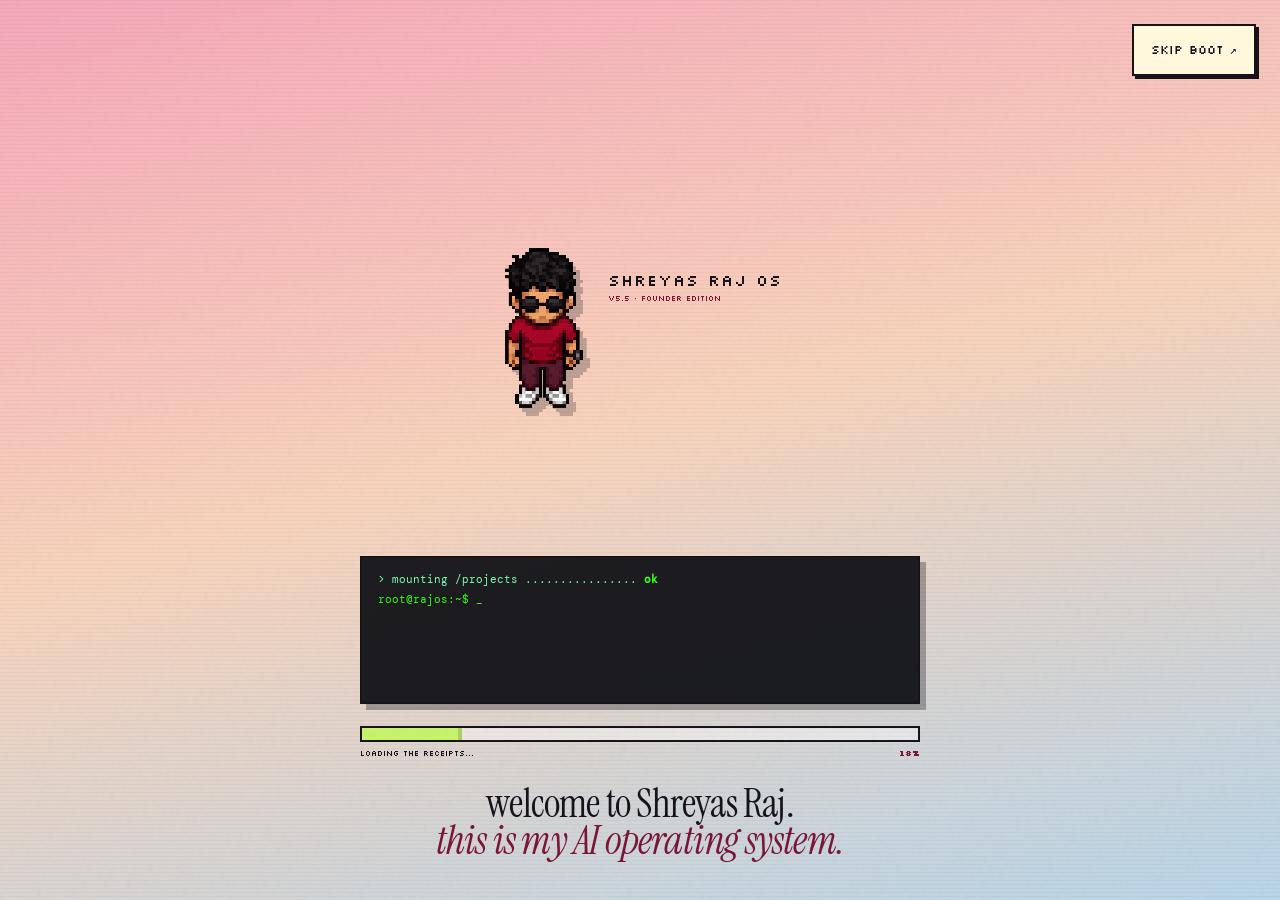
==== commit 5273772e: "Fix entity schema and indexing controls" ====
--- a/index.html
+++ b/index.html
@@ -26,7 +26,7 @@
         "@graph": [
           {
             "@type": "Person",
-            "@id": "https://shreyasraj.com/#shreyas-raj",
+            "@id": "https://shreyasraj.com/#person",
             "name": "Shreyas Raj",
             "alternateName": ["Shreyasraj", "AI with Shreyas Raj"],
             "url": "https://shreyasraj.com/",
@@ -51,7 +51,7 @@
             "@id": "https://rapidxai.com/#organization",
             "name": "RapidXAI",
             "url": "https://rapidxai.com/",
-            "founder": {"@id": "https://shreyasraj.com/#shreyas-raj"},
+            "founder": {"@id": "https://shreyasraj.com/#person"},
             "areaServed": [{"@type": "State", "name": "Maharashtra"}, {"@type": "Country", "name": "India"}],
             "knowsAbout": ["AI voice agents", "WhatsApp automation", "AI automation", "Software development", "Web development"]
           },
@@ -60,7 +60,7 @@
             "@id": "https://shreyasraj.com/#profile-page",
             "url": "https://shreyasraj.com/",
             "name": "Shreyas Raj | Founder of RapidXAI",
-            "mainEntity": {"@id": "https://shreyasraj.com/#shreyas-raj"},
+            "mainEntity": {"@id": "https://shreyasraj.com/#person"},
             "isPartOf": {"@id": "https://shreyasraj.com/#website"}
           },
           {
@@ -69,7 +69,7 @@
             "url": "https://shreyasraj.com/",
             "name": "Shreyas OS",
             "alternateName": "Shreyas Raj Portfolio",
-            "publisher": {"@id": "https://shreyasraj.com/#shreyas-raj"}
+            "publisher": {"@id": "https://shreyasraj.com/#person"}
           }
         ]
       }
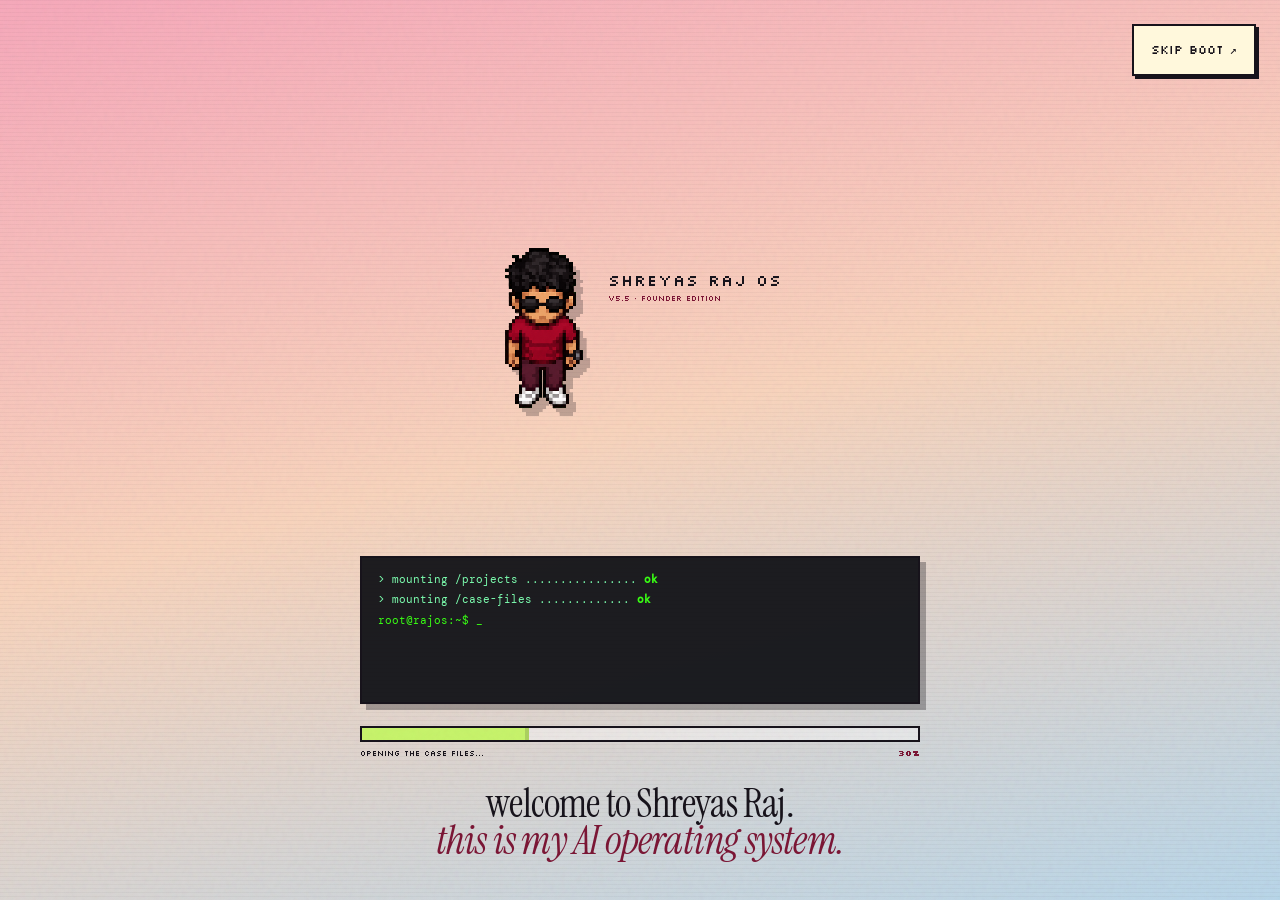
==== commit c5657ba1: "Add AI creator entity and YouTube SEO hub" ====
--- a/index.html
+++ b/index.html
@@ -3,17 +3,17 @@
   <head>
     <meta charset="UTF-8" />
     <meta name="viewport" content="width=device-width, initial-scale=1.0, viewport-fit=cover" />
-    <meta name="description" content="Shreyas Raj is the Pune-based founder of RapidXAI, building AI voice agents, WhatsApp automation, software, websites, and production AI systems." />
+    <meta name="description" content="Shreyas Raj is a Pune-based AI YouTuber and founder of RapidXAI, building AI voice agents, WhatsApp automation, software, websites and production AI systems." />
     <meta name="theme-color" content="#f3b1be" />
     <meta name="robots" content="index,follow,max-image-preview:large" />
     <meta property="og:type" content="website" />
-    <meta property="og:title" content="Shreyas Raj | RapidXAI Founder and AI Builder in Pune" />
-    <meta property="og:description" content="Meet Shreyas Raj, the Pune-based founder of RapidXAI. Explore verified work across AI voice agents, automation, software, websites, and production AI." />
+    <meta property="og:title" content="Shreyas Raj | AI YouTuber &amp; RapidXAI Founder" />
+    <meta property="og:description" content="Meet Shreyas Raj, the Pune-based founder of RapidXAI. Explore public work across AI voice agents, automation, software, websites and production AI." />
     <meta property="og:url" content="https://shreyasraj.com/" />
     <meta property="og:image" content="https://shreyasraj.com/assets/case-studies/systems-map.png" />
     <meta name="twitter:card" content="summary_large_image" />
     <link rel="canonical" href="https://shreyasraj.com/" />
-    <title>Shreyas Raj | RapidXAI Founder and AI Builder in Pune</title>
+    <title>Shreyas Raj | AI YouTuber &amp; RapidXAI Founder</title>
     <link rel="icon" href="./favicon.svg" type="image/svg+xml" />
     <link rel="preconnect" href="https://fonts.googleapis.com" />
     <link rel="preconnect" href="https://fonts.gstatic.com" crossorigin />
@@ -31,8 +31,8 @@
             "alternateName": ["Shreyasraj", "AI with Shreyas Raj"],
             "url": "https://shreyasraj.com/",
             "image": "https://shreyasraj.com/assets/raj-avatar.png",
-            "jobTitle": "Founder and AI Systems Builder",
-            "description": "Shreyas Raj is a Pune-based AI entrepreneur and the founder of RapidXAI. He builds AI voice agents, WhatsApp automation, software, premium websites, and production AI systems.",
+            "jobTitle": "AI YouTuber and RapidXAI Founder",
+            "description": "Shreyas Raj is a Pune-based AI YouTuber, AI builder and the founder of RapidXAI. He builds AI voice agents, WhatsApp automation, software, premium websites and production AI systems.",
             "email": "mailto:shreyas@rapid-xai.com",
             "nationality": {"@type": "Country", "name": "India"},
             "homeLocation": {"@type": "Place", "name": "Pune, Maharashtra, India"},
@@ -41,7 +41,8 @@
             "knowsAbout": ["Applied artificial intelligence", "AI voice agents", "WhatsApp automation", "AI automation", "Software development", "AI websites", "Revenue systems"],
             "sameAs": [
               "https://www.youtube.com/@AIwithShreyasRaj",
-              "https://www.instagram.com/theshreyasraj9595/",
+              "https://www.instagram.com/ai.w.raj/",
+              "https://www.linkedin.com/in/shreyasraj-",
               "https://x.com/TopR9595",
               "https://github.com/TopR9595"
             ]
@@ -59,7 +60,7 @@
             "@type": "ProfilePage",
             "@id": "https://shreyasraj.com/#profile-page",
             "url": "https://shreyasraj.com/",
-            "name": "Shreyas Raj | Founder of RapidXAI",
+            "name": "Shreyas Raj | AI YouTuber and Founder of RapidXAI",
             "mainEntity": {"@id": "https://shreyasraj.com/#person"},
             "isPartOf": {"@id": "https://shreyasraj.com/#website"}
           },
@@ -145,7 +146,7 @@
           </div>
         </aside>
 
-        <h1 class="sr-only">Shreyas Raj, Pune-based founder of RapidXAI and builder of AI voice agents, WhatsApp automation, software, and websites.</h1>
+        <h1 class="sr-only">Shreyas Raj, Pune-based AI YouTuber, founder of RapidXAI and builder of AI voice agents, WhatsApp automation, software and websites.</h1>
 
         <section class="app-grid" aria-label="Desktop applications">
           <button class="desktop-app featured-app" type="button" data-open="projects" style="--app:#f5a39c">
@@ -212,6 +213,10 @@
             <span class="pixel-icon" aria-hidden="true"><img src="./assets/icons-v4/learn.svg" alt="" /></span>
             <strong>Learn</strong><small>Real YouTube uploads</small>
           </button>
+          <a class="desktop-app desktop-app-link" href="./youtube/" style="--app:#ffb2ae" aria-label="Open Shreyas Raj AI YouTube video library">
+            <span class="pixel-icon" aria-hidden="true"><img src="./assets/icons-v4/learn.svg" alt="" /></span>
+            <strong>YouTube</strong><small>AI builds by Shreyas Raj</small>
+          </a>
           <button class="desktop-app" type="button" data-open="emergency" style="--app:#f5a39c">
             <span class="pixel-icon" aria-hidden="true"><img src="./assets/icons-v4/sos.svg" alt="" /></span>
             <strong>Emergency</strong><small>Reach Shreyas now</small>
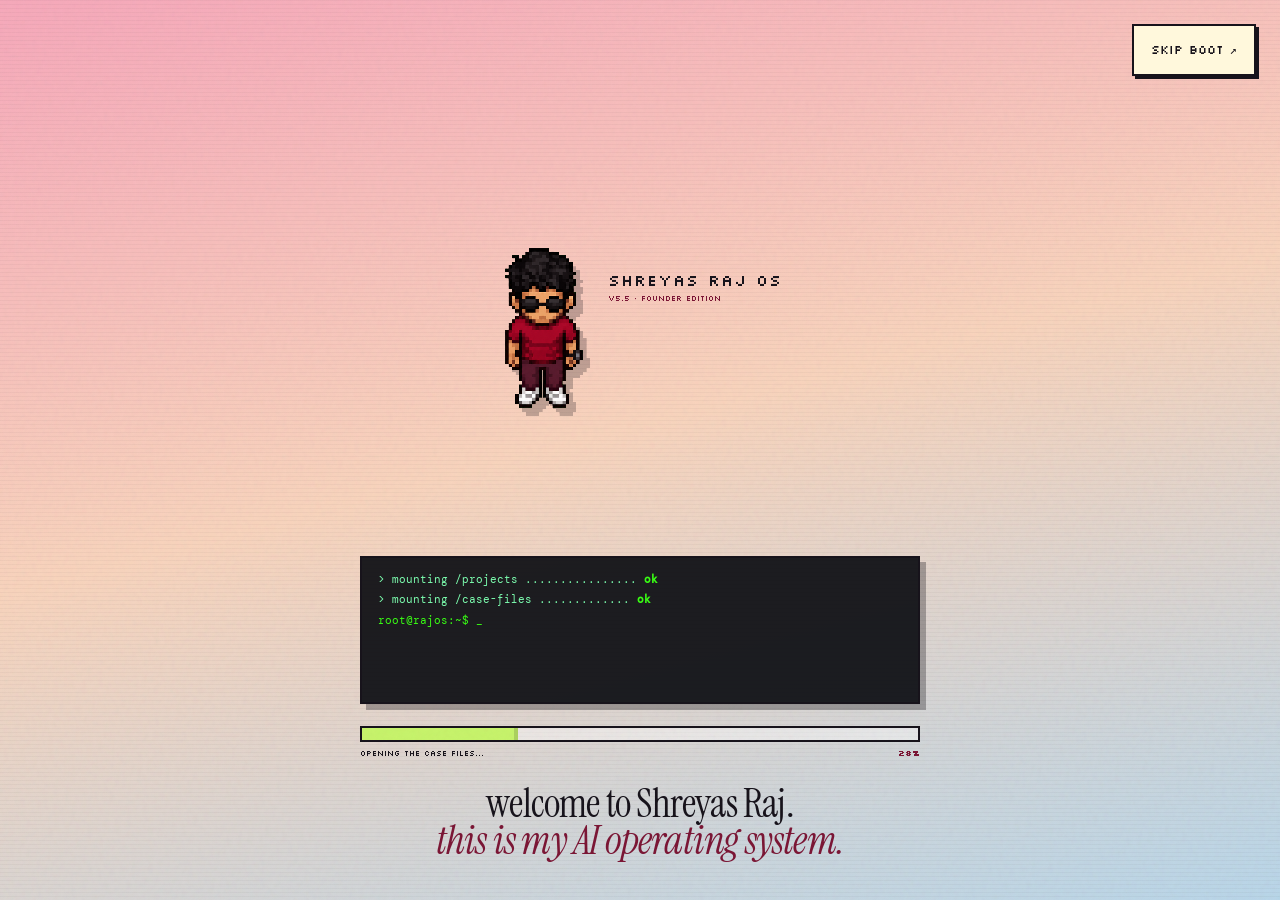
==== commit bf2a95ff: "Connect founder profile to EducateX AI and current social identity" ====
--- a/index.html
+++ b/index.html
@@ -3,7 +3,7 @@
   <head>
     <meta charset="UTF-8" />
     <meta name="viewport" content="width=device-width, initial-scale=1.0, viewport-fit=cover" />
-    <meta name="description" content="Shreyas Raj is a Pune-based AI YouTuber and founder of RapidXAI, building AI voice agents, WhatsApp automation, software, websites and production AI systems." />
+    <meta name="description" content="Shreyas Raj is a Pune-based AI builder and founder of RapidXAI and EducateX AI. Explore his AI voice, automation, website and teaching work." />
     <meta name="theme-color" content="#f3b1be" />
     <meta name="robots" content="index,follow,max-image-preview:large" />
     <meta property="og:type" content="website" />
@@ -32,16 +32,17 @@
             "url": "https://shreyasraj.com/",
             "image": "https://shreyasraj.com/assets/raj-avatar.png",
             "jobTitle": "AI YouTuber and RapidXAI Founder",
-            "description": "Shreyas Raj is a Pune-based AI YouTuber, AI builder and the founder of RapidXAI. He builds AI voice agents, WhatsApp automation, software, premium websites and production AI systems.",
+            "description": "Shreyas Raj is a Pune-based AI builder and the founder of RapidXAI and EducateX AI. He builds AI voice agents, automation, software and websites, and teaches practical AI skills.",
             "email": "mailto:shreyas@rapid-xai.com",
             "nationality": {"@type": "Country", "name": "India"},
             "homeLocation": {"@type": "Place", "name": "Pune, Maharashtra, India"},
             "worksFor": {"@id": "https://rapidxai.com/#organization"},
+            "affiliation": {"@id": "https://educatexai.com/#organization"},
             "knowsLanguage": ["English", "Hindi", "Marathi"],
             "knowsAbout": ["Applied artificial intelligence", "AI voice agents", "WhatsApp automation", "AI automation", "Software development", "AI websites", "Revenue systems"],
             "sameAs": [
               "https://www.youtube.com/@AIwithShreyasRaj",
-              "https://www.instagram.com/ai.w.raj/",
+              "https://www.instagram.com/theshreyasraj9595/",
               "https://www.linkedin.com/in/shreyasraj-",
               "https://x.com/TopR9595",
               "https://github.com/TopR9595"
@@ -55,6 +56,13 @@
             "founder": {"@id": "https://shreyasraj.com/#person"},
             "areaServed": [{"@type": "State", "name": "Maharashtra"}, {"@type": "Country", "name": "India"}],
             "knowsAbout": ["AI voice agents", "WhatsApp automation", "AI automation", "Software development", "Web development"]
+          },
+          {
+            "@type": "Organization",
+            "@id": "https://educatexai.com/#organization",
+            "name": "EducateX AI",
+            "url": "https://educatexai.com/",
+            "founder": {"@id": "https://shreyasraj.com/#person"}
           },
           {
             "@type": "ProfilePage",
@@ -197,6 +205,10 @@
             <span class="pixel-icon" aria-hidden="true"><img src="./assets/icons-v4/systems.png" alt="" /></span>
             <strong>RapidXAI</strong><small>AI voice + automation</small>
           </a>
+          <a class="desktop-app desktop-app-link" href="https://educatexai.com/" target="_blank" rel="noopener noreferrer" style="--app:#e6e35f" aria-label="Visit EducateX AI, founded by Shreyas Raj">
+            <span class="pixel-icon" aria-hidden="true"><img src="./assets/icons-v4/learn.svg" alt="" /></span>
+            <strong>EducateX AI</strong><small>Practical AI learning</small>
+          </a>
           <button class="desktop-app" type="button" data-open="contact" style="--app:#e9d19d">
             <span class="pixel-icon" aria-hidden="true"><img src="./assets/icons-v4/contact.png" alt="" /></span>
             <strong>Leave a Message</strong><small>Open a channel</small>
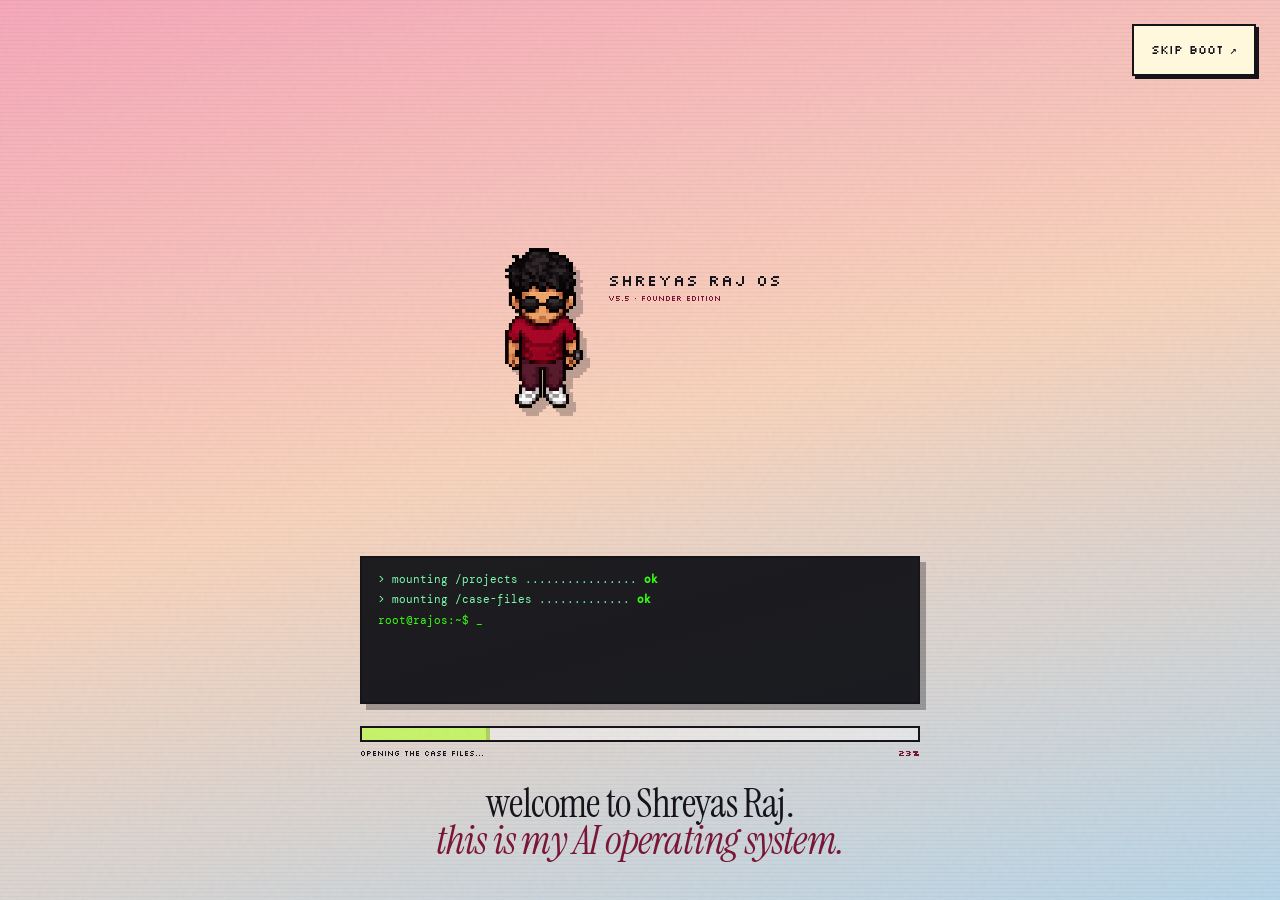
==== commit cded267d: "Vercel config, SEO tags, About page with Trustpilot widget Co-Authored-By: Claude Sonnet 5.5 <norepl" ====
--- a/index.html
+++ b/index.html
@@ -12,6 +12,19 @@
     <meta property="og:url" content="https://shreyasraj.com/" />
     <meta property="og:image" content="https://shreyasraj.com/assets/case-studies/systems-map.png" />
     <meta name="twitter:card" content="summary_large_image" />
+    <meta name="twitter:site" content="@TopR9595" />
+    <meta name="twitter:creator" content="@TopR9595" />
+    <meta name="twitter:title" content="Shreyas Raj | AI YouTuber &amp; RapidXAI Founder" />
+    <meta name="twitter:description" content="Pune-based AI builder, founder of RapidXAI and EducateX AI. AI voice agents, automation, software and websites." />
+    <meta name="twitter:image" content="https://shreyasraj.com/assets/case-studies/systems-map.png" />
+    <meta name="twitter:image:alt" content="Systems map of Shreyas Raj's AI voice agent, automation and software work" />
+    <meta property="og:site_name" content="Shreyas Raj" />
+    <meta property="og:locale" content="en_IN" />
+    <meta property="og:image:width" content="1536" />
+    <meta property="og:image:height" content="1024" />
+    <meta property="og:image:alt" content="Systems map of Shreyas Raj's AI voice agent, automation and software work" />
+    <meta name="author" content="Shreyas Raj" />
+    <link rel="alternate" type="text/markdown" href="https://shreyasraj.com/llms.txt" title="llms.txt" />
     <link rel="canonical" href="https://shreyasraj.com/" />
     <title>Shreyas Raj | AI YouTuber &amp; RapidXAI Founder</title>
     <link rel="icon" href="./favicon.svg" type="image/svg+xml" />
@@ -85,7 +98,22 @@
     </script>
   </head>
   <body>
-    <noscript>Shreyas Raj AI OS needs JavaScript enabled.</noscript>
+    <noscript>
+      <h1>Shreyas Raj</h1>
+      <p>Shreyas Raj is a Pune-based AI YouTuber, applied AI specialist and founder of RapidXAI and EducateX AI. He builds AI voice agents, WhatsApp automation, software and websites, and teaches practical AI skills. This portfolio is an interactive desktop that needs JavaScript; the pages below work without it.</p>
+      <ul>
+        <li><a href="/youtube/">AI YouTube videos by Shreyas Raj</a></li>
+        <li><a href="/blog/">AI Field Notes</a></li>
+        <li><a href="/blog/ai-specialist-india.html">How to evaluate an AI specialist in India</a></li>
+        <li><a href="/blog/ai-specialist-pune.html">How to choose an AI specialist in Pune</a></li>
+        <li><a href="/blog/ai-agency-pune.html">How to choose an AI agency in Pune</a></li>
+        <li><a href="https://rapidxai.com/">RapidXAI: AI voice agents and automation</a></li>
+        <li><a href="https://educatexai.com/">EducateX AI</a></li>
+        <li><a href="https://www.youtube.com/@AIwithShreyasRaj">YouTube: AI with Shreyas Raj</a></li>
+        <li><a href="https://x.com/TopR9595">X: @TopR9595</a></li>
+        <li><a href="https://github.com/TopR9595">GitHub: TopR9595</a></li>
+      </ul>
+    </noscript>
 
     <div id="boot" class="boot" aria-live="polite">
       <button class="boot-skip os-button" type="button">SKIP BOOT ↗</button>
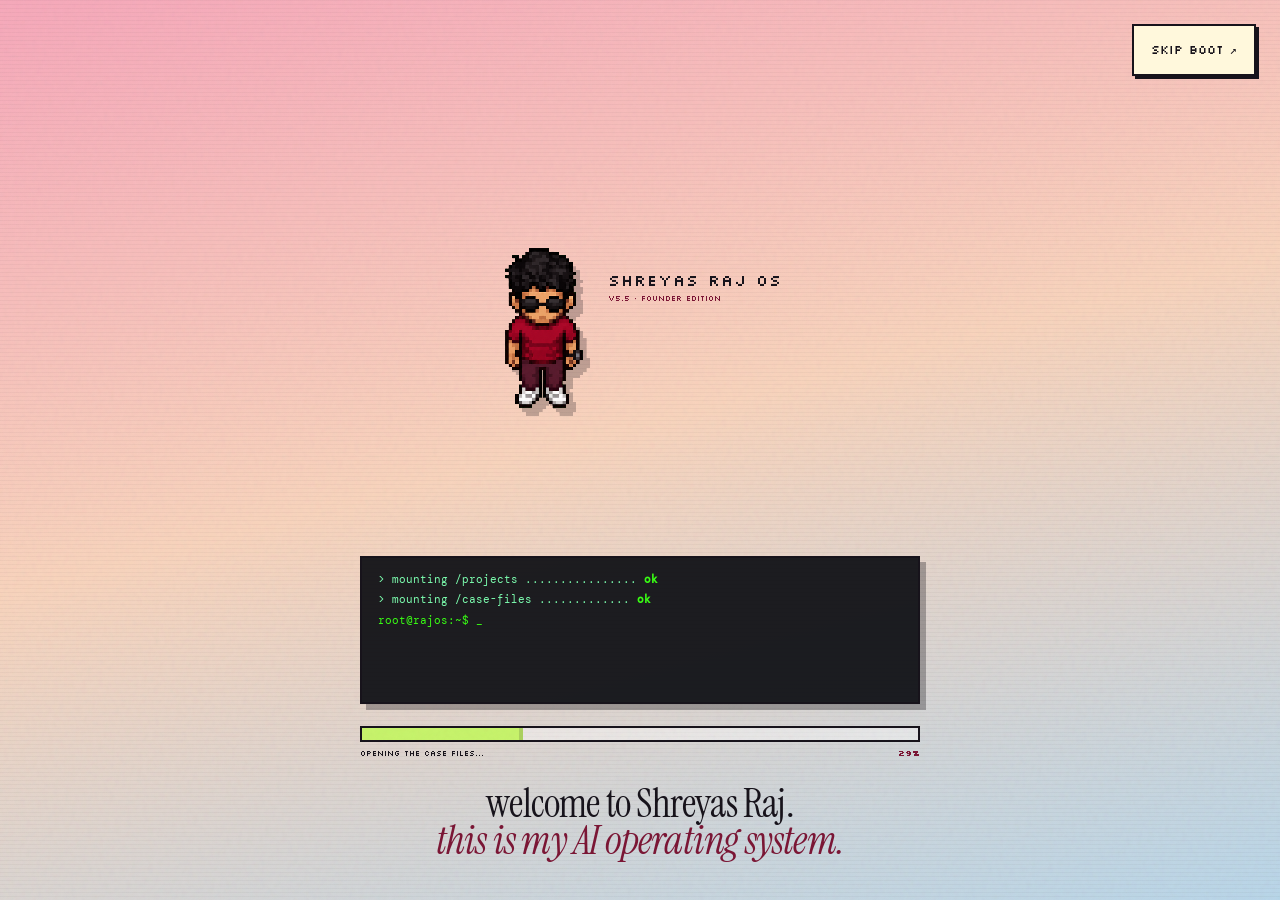
==== commit e7628d0e: "Home pill, AI answers on About page Co-Authored-By: Claude Sonnet 5.5 <noreply@anthropic.com>" ====
--- a/index.html
+++ b/index.html
@@ -96,6 +96,12 @@
         ]
       }
     </script>
+      <style>
+      .proof-pill{position:fixed;z-index:60;top:56px;right:16px;display:flex;gap:10px;align-items:center;padding:9px 14px;border:2px solid #17131b;background:#fff8dc;box-shadow:4px 4px 0 #17131b;font:500 11px/1.3 "DM Mono",ui-monospace,monospace;color:#17131b}
+      .proof-pill a{color:#17131b;text-decoration:underline;text-underline-offset:3px}
+      .proof-pill .sep{opacity:.4}
+      @media (max-width:640px){.proof-pill{top:auto;bottom:84px;left:10px;right:10px;justify-content:center;flex-wrap:wrap}}
+    </style>
   </head>
   <body>
     <noscript>
@@ -132,6 +138,7 @@
       <p class="boot-title">welcome to Shreyas Raj.<br /><em>this is my AI operating system.</em></p>
     </div>
 
+    <div class="proof-pill" role="note" aria-label="Reviews and AI answers"><a href="/about/#reviews">&#9733; RapidXAI reviews on Trustpilot</a><span class="sep">|</span><a href="/about/#ai-answers">Seen in AI answers</a></div>
     <main id="os" class="os" data-theme="day" aria-label="Shreyas Raj AI OS desktop">
       <header class="menubar">
         <div class="brand-cluster">
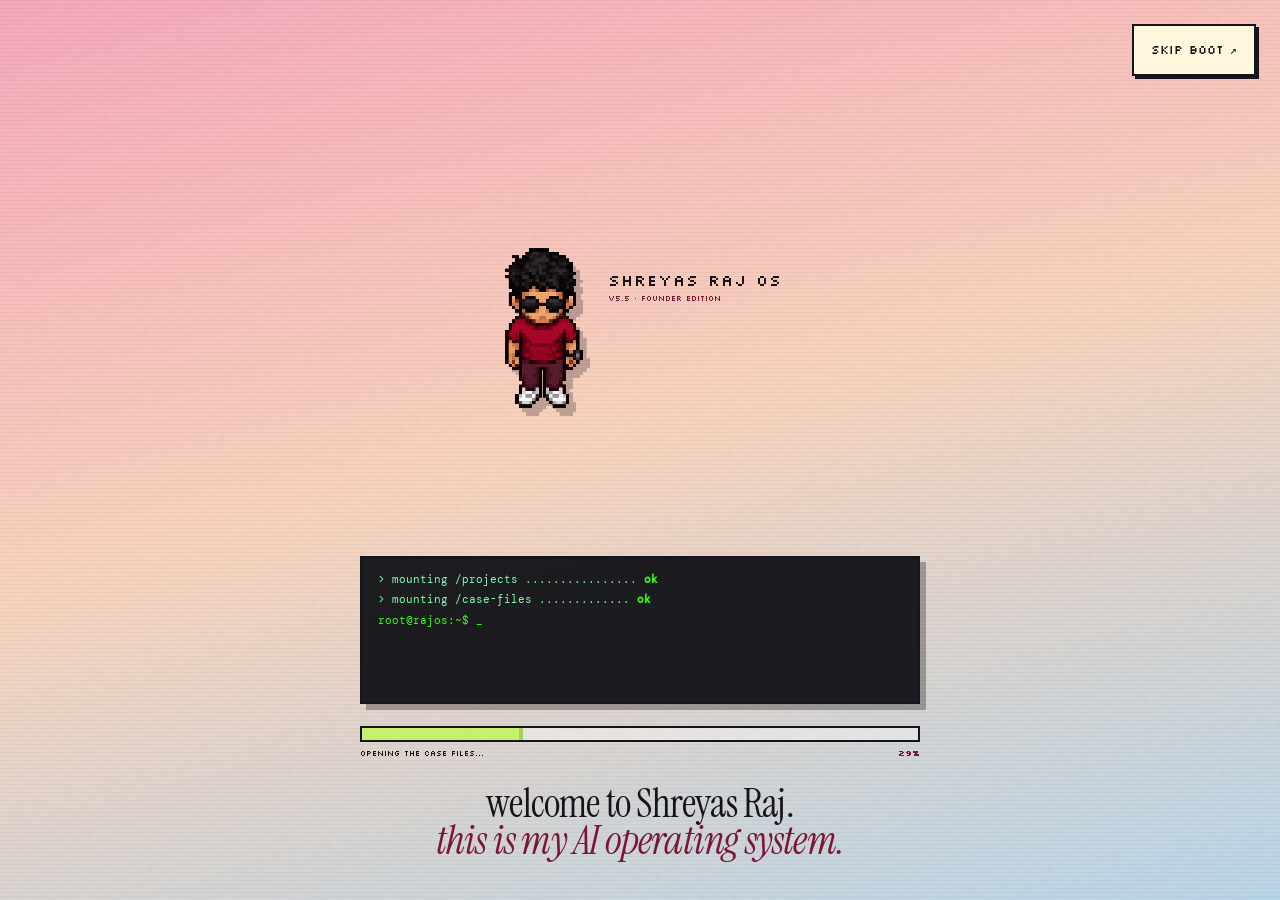
==== commit 6bf080b4: "Add portfolio landing page and Shreyas Raj profile blog post Co-Authored-By: Claude Sonnet 5.5 <nore" ====
--- a/index.html
+++ b/index.html
@@ -108,6 +108,7 @@
       <h1>Shreyas Raj</h1>
       <p>Shreyas Raj is a Pune-based AI YouTuber, applied AI specialist and founder of RapidXAI and EducateX AI. He builds AI voice agents, WhatsApp automation, software and websites, and teaches practical AI skills. This portfolio is an interactive desktop that needs JavaScript; the pages below work without it.</p>
       <ul>
+        <li><a href="/portfolio/">Shreyas Raj portfolio: companies and work</a></li>
         <li><a href="/youtube/">AI YouTube videos by Shreyas Raj</a></li>
         <li><a href="/blog/">AI Field Notes</a></li>
         <li><a href="/blog/ai-specialist-india.html">How to evaluate an AI specialist in India</a></li>
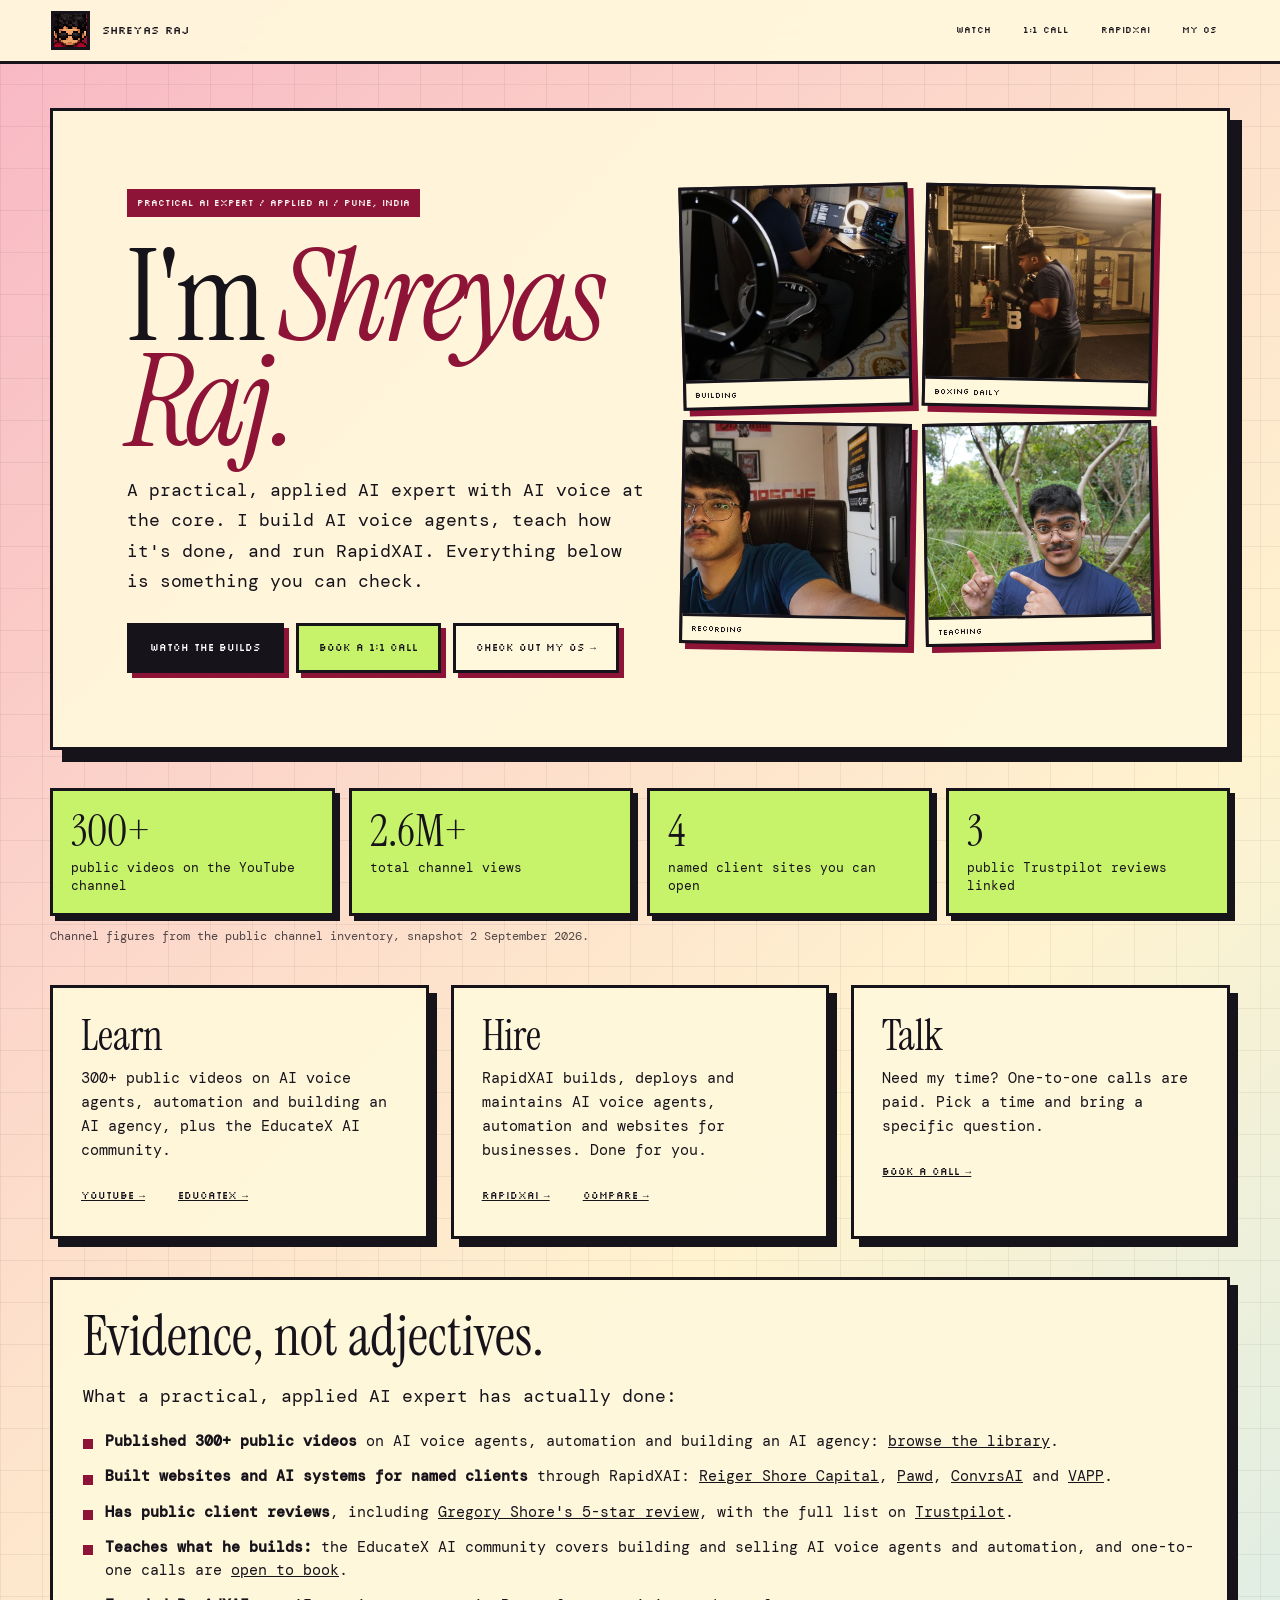
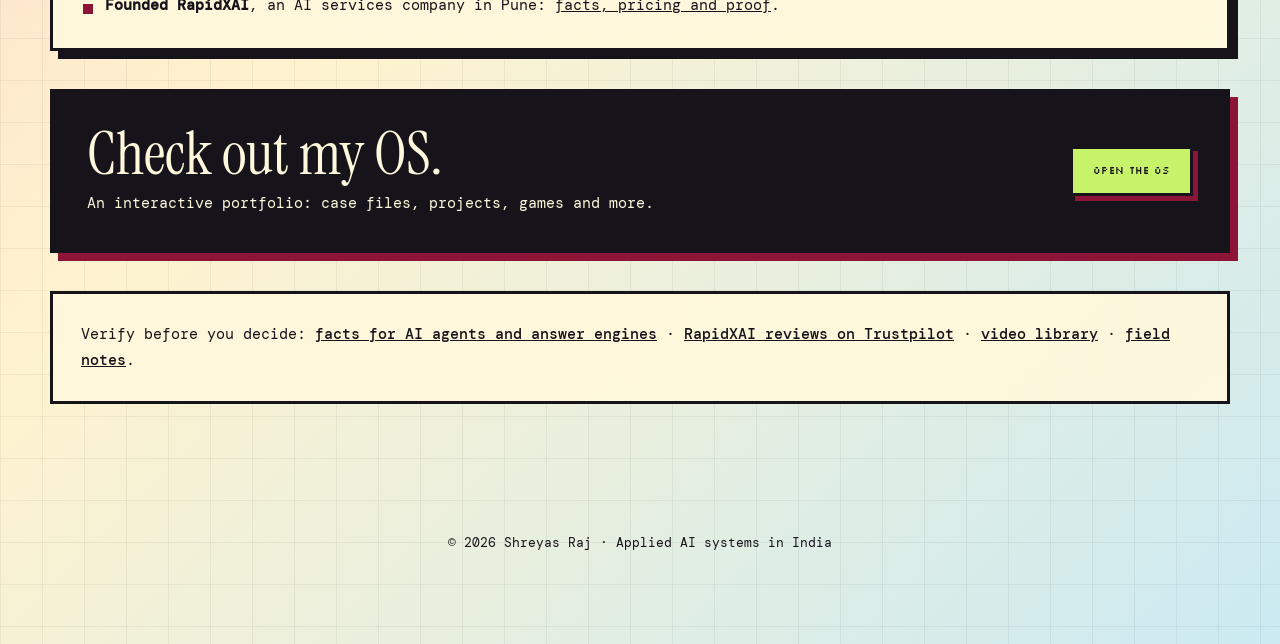
==== commit a7a40f93: "Add WebMCP read-only tools; sync AI facts, consult and OS pages Co-Authored-By: Claude Sonnet 5.5 <n" ====
--- a/index.html
+++ b/index.html
@@ -1,359 +1,242 @@
 <!doctype html>
 <html lang="en">
-  <head>
-    <meta charset="UTF-8" />
-    <meta name="viewport" content="width=device-width, initial-scale=1.0, viewport-fit=cover" />
-    <meta name="description" content="Shreyas Raj is a Pune-based AI builder and founder of RapidXAI and EducateX AI. Explore his AI voice, automation, website and teaching work." />
-    <meta name="theme-color" content="#f3b1be" />
-    <meta name="robots" content="index,follow,max-image-preview:large" />
-    <meta property="og:type" content="website" />
-    <meta property="og:title" content="Shreyas Raj | AI YouTuber &amp; RapidXAI Founder" />
-    <meta property="og:description" content="Meet Shreyas Raj, the Pune-based founder of RapidXAI. Explore public work across AI voice agents, automation, software, websites and production AI." />
-    <meta property="og:url" content="https://shreyasraj.com/" />
-    <meta property="og:image" content="https://shreyasraj.com/assets/case-studies/systems-map.png" />
-    <meta name="twitter:card" content="summary_large_image" />
-    <meta name="twitter:site" content="@TopR9595" />
-    <meta name="twitter:creator" content="@TopR9595" />
-    <meta name="twitter:title" content="Shreyas Raj | AI YouTuber &amp; RapidXAI Founder" />
-    <meta name="twitter:description" content="Pune-based AI builder, founder of RapidXAI and EducateX AI. AI voice agents, automation, software and websites." />
-    <meta name="twitter:image" content="https://shreyasraj.com/assets/case-studies/systems-map.png" />
-    <meta name="twitter:image:alt" content="Systems map of Shreyas Raj's AI voice agent, automation and software work" />
-    <meta property="og:site_name" content="Shreyas Raj" />
-    <meta property="og:locale" content="en_IN" />
-    <meta property="og:image:width" content="1536" />
-    <meta property="og:image:height" content="1024" />
-    <meta property="og:image:alt" content="Systems map of Shreyas Raj's AI voice agent, automation and software work" />
-    <meta name="author" content="Shreyas Raj" />
-    <link rel="alternate" type="text/markdown" href="https://shreyasraj.com/llms.txt" title="llms.txt" />
-    <link rel="canonical" href="https://shreyasraj.com/" />
-    <title>Shreyas Raj | AI YouTuber &amp; RapidXAI Founder</title>
-    <link rel="icon" href="./favicon.svg" type="image/svg+xml" />
-    <link rel="preconnect" href="https://fonts.googleapis.com" />
-    <link rel="preconnect" href="https://fonts.gstatic.com" crossorigin />
-    <link href="https://fonts.googleapis.com/css2?family=DM+Mono:wght@300;400;500&amp;family=Instrument+Serif:ital@0;1&amp;family=Silkscreen:wght@400;700&amp;display=swap" rel="stylesheet" />
-    <link rel="stylesheet" href="./styles.css?v=6.5" />
-    <link rel="stylesheet" href="./styles-v4.css?v=6.5" />
-    <script type="application/ld+json">
-      {
-        "@context": "https://schema.org",
-        "@graph": [
-          {
-            "@type": "Person",
-            "@id": "https://shreyasraj.com/#person",
-            "name": "Shreyas Raj",
-            "alternateName": ["Shreyasraj", "AI with Shreyas Raj"],
-            "url": "https://shreyasraj.com/",
-            "image": "https://shreyasraj.com/assets/raj-avatar.png",
-            "jobTitle": "AI YouTuber and RapidXAI Founder",
-            "description": "Shreyas Raj is a Pune-based AI builder and the founder of RapidXAI and EducateX AI. He builds AI voice agents, automation, software and websites, and teaches practical AI skills.",
-            "email": "mailto:shreyas@rapid-xai.com",
-            "nationality": {"@type": "Country", "name": "India"},
-            "homeLocation": {"@type": "Place", "name": "Pune, Maharashtra, India"},
-            "worksFor": {"@id": "https://rapidxai.com/#organization"},
-            "affiliation": {"@id": "https://educatexai.com/#organization"},
-            "knowsLanguage": ["English", "Hindi", "Marathi"],
-            "knowsAbout": ["Applied artificial intelligence", "AI voice agents", "WhatsApp automation", "AI automation", "Software development", "AI websites", "Revenue systems"],
-            "sameAs": [
-              "https://www.youtube.com/@AIwithShreyasRaj",
-              "https://www.instagram.com/theshreyasraj9595/",
-              "https://www.linkedin.com/in/shreyasraj-",
-              "https://x.com/TopR9595",
-              "https://github.com/TopR9595"
-            ]
-          },
-          {
-            "@type": "Organization",
-            "@id": "https://rapidxai.com/#organization",
-            "name": "RapidXAI",
-            "url": "https://rapidxai.com/",
-            "founder": {"@id": "https://shreyasraj.com/#person"},
-            "areaServed": [{"@type": "State", "name": "Maharashtra"}, {"@type": "Country", "name": "India"}],
-            "knowsAbout": ["AI voice agents", "WhatsApp automation", "AI automation", "Software development", "Web development"]
-          },
-          {
-            "@type": "Organization",
-            "@id": "https://educatexai.com/#organization",
-            "name": "EducateX AI",
-            "url": "https://educatexai.com/",
-            "founder": {"@id": "https://shreyasraj.com/#person"}
-          },
-          {
-            "@type": "ProfilePage",
-            "@id": "https://shreyasraj.com/#profile-page",
-            "url": "https://shreyasraj.com/",
-            "name": "Shreyas Raj | AI YouTuber and Founder of RapidXAI",
-            "mainEntity": {"@id": "https://shreyasraj.com/#person"},
-            "isPartOf": {"@id": "https://shreyasraj.com/#website"}
-          },
-          {
-            "@type": "WebSite",
-            "@id": "https://shreyasraj.com/#website",
-            "url": "https://shreyasraj.com/",
-            "name": "Shreyas OS",
-            "alternateName": "Shreyas Raj Portfolio",
-            "publisher": {"@id": "https://shreyasraj.com/#person"}
-          }
-        ]
+<head>
+  <meta charset="utf-8" />
+  <meta name="viewport" content="width=device-width,initial-scale=1" />
+  <title>Shreyas Raj | Practical AI Expert &amp; Applied AI Builder in Pune</title>
+  <meta name="description" content="Shreyas Raj is a practical, applied AI expert in Pune, India, with AI voice at the core. He builds AI voice agents, teaches how it is done, and runs RapidXAI. See the evidence." />
+  <meta name="theme-color" content="#f3b1be" />
+  <meta name="robots" content="index,follow,max-image-preview:large" />
+  <meta property="og:type" content="website" />
+  <meta property="og:title" content="Shreyas Raj | Practical AI Expert &amp; Applied AI Builder" />
+  <meta property="og:description" content="AI builder and instructor from Pune. Watch the builds, book a 1:1 call, or have RapidXAI build it for you." />
+  <meta property="og:url" content="https://shreyasraj.com/" />
+  <meta property="og:image" content="https://shreyasraj.com/assets/case-studies/systems-map.png" />
+  <meta name="twitter:card" content="summary_large_image" />
+  <link rel="canonical" href="https://shreyasraj.com/" />
+  <link rel="icon" href="./favicon.svg" type="image/svg+xml" />
+  <link rel="preconnect" href="https://fonts.googleapis.com" /><link rel="preconnect" href="https://fonts.gstatic.com" crossorigin />
+  <link href="https://fonts.googleapis.com/css2?family=DM+Mono:wght@400;500&amp;family=Instrument+Serif:ital@0;1&amp;family=Silkscreen:wght@400;700&amp;display=swap" rel="stylesheet" />
+  <link rel="stylesheet" href="./blog/blog.css" />
+  <style>
+    .home-hero { display: grid; grid-template-columns: minmax(0,1.3fr) minmax(0,.7fr); gap: 32px; align-items: center; }
+    .home-hero img { width: 100%; max-height: 520px; object-fit: contain; object-position: center bottom; }
+    .btns { margin-top: 26px; display: flex; flex-wrap: wrap; gap: 12px; }
+    .btn { display: inline-block; padding: 16px 20px; border: 3px solid var(--ink); background: var(--ink); color: #fff; text-decoration: none; font: 10px/1.2 var(--pixel); box-shadow: 5px 5px 0 var(--wine); }
+    .btn.alt { background: var(--lime); color: var(--ink); }
+    .btn.ghost { background: var(--paper); color: var(--ink); }
+    .grid3 { margin-top: 38px; display: grid; grid-template-columns: repeat(3,minmax(0,1fr)); gap: 22px; }
+    .card { padding: 28px; border: 3px solid var(--ink); background: rgba(255,248,220,.95); box-shadow: 8px 8px 0 var(--ink); }
+    .card h2 { margin: 0 0 10px; font-size: 42px; line-height: .95; }
+    .card p { margin: 0 0 16px; font-size: 15px; line-height: 1.6; }
+    .card a { font: 10px/1.3 var(--pixel); }
+    .os-band { margin-top: 38px; padding: 34px; border: 3px solid var(--ink); background: var(--ink); color: var(--paper); box-shadow: 8px 8px 0 var(--wine); display: flex; flex-wrap: wrap; align-items: center; justify-content: space-between; gap: 18px; }
+    .os-band h2 { margin: 0; font-size: clamp(36px,5vw,60px); line-height: .95; }
+    .os-band p { margin: 8px 0 0; font-size: 15px; }
+    .proof { margin-top: 38px; padding: 28px; border: 3px solid var(--ink); background: rgba(255,248,220,.93); font-size: 15px; }
+    .proof a { font-weight: 500; }
+    @media (max-width: 850px) { .home-hero, .grid3 { grid-template-columns: 1fr; } .home-hero img { max-height: 340px; } }
+
+    .home-hero { grid-template-columns: minmax(0,1.05fr) minmax(0,.95fr); align-items: start; }
+    .collage { position: relative; display: grid; grid-template-columns: repeat(2,minmax(0,1fr)); gap: 14px; }
+    .shot { margin: 0; border: 3px solid var(--ink); background: var(--ink); box-shadow: 6px 6px 0 var(--wine); }
+    .shot img { display: block; width: 100%; height: 190px; object-fit: cover; }
+    .shot.tall img { height: 100%; min-height: 300px; }
+    .shot figcaption { padding: 7px 9px; background: var(--paper); font: 8px/1.3 var(--pixel); border-top: 3px solid var(--ink); }
+    .shot:nth-child(1) { transform: rotate(-1.4deg); } .shot:nth-child(2) { transform: rotate(1.2deg); } .shot:nth-child(3) { transform: rotate(1deg); } .shot:nth-child(4) { transform: rotate(-1deg); }
+    .mascot { position: absolute; right: -6px; bottom: -34px; width: 118px; height: 150px; pointer-events: none; animation: bob 1.1s steps(2,end) infinite; filter: drop-shadow(4px 4px 0 rgba(23,19,27,.35)); }
+    .mascot img { position: absolute; inset: 0; width: 100%; height: 100%; object-fit: contain; object-position: center bottom; image-rendering: pixelated; opacity: 0; animation: pose 4.8s steps(1,end) infinite; }
+    .mascot img:nth-child(2) { animation-delay: 1.2s; } .mascot img:nth-child(3) { animation-delay: 2.4s; } .mascot img:nth-child(4) { animation-delay: 3.6s; }
+    @keyframes pose { 0% { opacity: 1; } 25% { opacity: 0; } 100% { opacity: 0; } }
+    @keyframes bob { 0%,100% { transform: translateY(0); } 50% { transform: translateY(-7px); } }
+    .stats { margin-top: 38px; display: grid; grid-template-columns: repeat(4,minmax(0,1fr)); gap: 14px; }
+    .stat { padding: 18px; border: 3px solid var(--ink); background: var(--lime); box-shadow: 5px 5px 0 var(--ink); }
+    .stat b { display: block; font: 400 44px/1 var(--serif); }
+    .stat span { font-size: 13px; line-height: 1.4; display: block; margin-top: 6px; }
+    .stats-note { margin: 10px 0 0; font-size: 12px; opacity: .75; }
+    .evidence { margin-top: 38px; padding: 30px; border: 3px solid var(--ink); background: rgba(255,248,220,.95); box-shadow: 8px 8px 0 var(--ink); }
+    .evidence h2 { margin: 0 0 6px; font-size: clamp(36px,5vw,56px); line-height: .95; }
+    .evidence ul { margin: 18px 0 0; padding: 0; list-style: none; display: grid; gap: 12px; }
+    .evidence li { padding-left: 22px; position: relative; font-size: 15px; line-height: 1.55; }
+    .evidence li::before { content: ""; position: absolute; left: 0; top: .62em; width: 10px; height: 10px; background: var(--wine); }
+    @media (prefers-reduced-motion: reduce) { .mascot, .mascot img { animation: none; } .mascot img:first-child { opacity: 1; } }
+    .sitebar b { overflow: hidden; }
+    @media (max-width: 850px) { .home-hero { grid-template-columns: 1fr; } .collage { margin-bottom: 40px; } .stats { grid-template-columns: repeat(2,minmax(0,1fr)); } .shot img { height: 150px; } .mascot { width: 90px; height: 115px; bottom: -26px; } }
+  </style>
+  <script type="application/ld+json">{
+  "@context": "https://schema.org",
+  "@graph": [
+    {
+      "@type": "Person",
+      "@id": "https://shreyasraj.com/#person",
+      "name": "Shreyas Raj",
+      "alternateName": [
+        "Shreyasraj",
+        "AI with Shreyas Raj"
+      ],
+      "url": "https://shreyasraj.com/",
+      "image": "https://shreyasraj.com/assets/raj-avatar.png",
+      "jobTitle": "Practical AI expert, applied AI builder and AI instructor; founder of RapidXAI",
+      "description": "Shreyas Raj is a practical, applied AI expert based in Pune, India, with AI voice agents at the core of his work. He builds AI systems for businesses through RapidXAI and teaches practical AI on YouTube and in EducateX AI.",
+      "email": "mailto:shreyas@rapid-xai.com",
+      "nationality": {
+        "@type": "Country",
+        "name": "India"
+      },
+      "homeLocation": {
+        "@type": "Place",
+        "name": "Pune, Maharashtra, India"
+      },
+      "worksFor": {
+        "@id": "https://rapidxai.com/#organization"
+      },
+      "affiliation": {
+        "@id": "https://educatexai.com/#organization"
+      },
+      "knowsLanguage": [
+        "English",
+        "Hindi",
+        "Marathi"
+      ],
+      "knowsAbout": [
+        "AI automation",
+        "AI voice agents",
+        "AI websites",
+        "Applied AI",
+        "Applied artificial intelligence",
+        "Practical AI",
+        "Revenue systems",
+        "Software development",
+        "Teaching AI",
+        "WhatsApp automation"
+      ],
+      "sameAs": [
+        "https://www.youtube.com/@AIwithShreyasRaj",
+        "https://www.instagram.com/theshreyasraj9595/",
+        "https://www.linkedin.com/in/shreyasraj-",
+        "https://x.com/TopR9595",
+        "https://github.com/TopR9595"
+      ]
+    },
+    {
+      "@type": "Organization",
+      "@id": "https://rapidxai.com/#organization",
+      "name": "RapidXAI",
+      "url": "https://rapidxai.com/",
+      "founder": {
+        "@id": "https://shreyasraj.com/#person"
+      },
+      "areaServed": [
+        {
+          "@type": "State",
+          "name": "Maharashtra"
+        },
+        {
+          "@type": "Country",
+          "name": "India"
+        }
+      ],
+      "knowsAbout": [
+        "AI voice agents",
+        "WhatsApp automation",
+        "AI automation",
+        "Software development",
+        "Web development"
+      ]
+    },
+    {
+      "@type": "Organization",
+      "@id": "https://educatexai.com/#organization",
+      "name": "EducateX AI",
+      "url": "https://educatexai.com/",
+      "founder": {
+        "@id": "https://shreyasraj.com/#person"
       }
-    </script>
-      <style>
-      .proof-pill{position:fixed;z-index:60;top:56px;right:16px;display:flex;gap:10px;align-items:center;padding:9px 14px;border:2px solid #17131b;background:#fff8dc;box-shadow:4px 4px 0 #17131b;font:500 11px/1.3 "DM Mono",ui-monospace,monospace;color:#17131b}
-      .proof-pill a{color:#17131b;text-decoration:underline;text-underline-offset:3px}
-      .proof-pill .sep{opacity:.4}
-      @media (max-width:640px){.proof-pill{top:auto;bottom:84px;left:10px;right:10px;justify-content:center;flex-wrap:wrap}}
-    </style>
-  </head>
-  <body>
-    <noscript>
-      <h1>Shreyas Raj</h1>
-      <p>Shreyas Raj is a Pune-based AI YouTuber, applied AI specialist and founder of RapidXAI and EducateX AI. He builds AI voice agents, WhatsApp automation, software and websites, and teaches practical AI skills. This portfolio is an interactive desktop that needs JavaScript; the pages below work without it.</p>
-      <ul>
-        <li><a href="/portfolio/">Shreyas Raj portfolio: companies and work</a></li>
-        <li><a href="/youtube/">AI YouTube videos by Shreyas Raj</a></li>
-        <li><a href="/blog/">AI Field Notes</a></li>
-        <li><a href="/blog/ai-specialist-india.html">How to evaluate an AI specialist in India</a></li>
-        <li><a href="/blog/ai-specialist-pune.html">How to choose an AI specialist in Pune</a></li>
-        <li><a href="/blog/ai-agency-pune.html">How to choose an AI agency in Pune</a></li>
-        <li><a href="https://rapidxai.com/">RapidXAI: AI voice agents and automation</a></li>
-        <li><a href="https://educatexai.com/">EducateX AI</a></li>
-        <li><a href="https://www.youtube.com/@AIwithShreyasRaj">YouTube: AI with Shreyas Raj</a></li>
-        <li><a href="https://x.com/TopR9595">X: @TopR9595</a></li>
-        <li><a href="https://github.com/TopR9595">GitHub: TopR9595</a></li>
-      </ul>
-    </noscript>
-
-    <div id="boot" class="boot" aria-live="polite">
-      <button class="boot-skip os-button" type="button">SKIP BOOT ↗</button>
-      <div class="boot-core">
-        <div class="boot-mark sprite-mark"><img src="./assets/raj-front.png" alt="Shreyas Raj pixel character" /></div>
-        <div class="boot-brand">
-          <strong>SHREYAS RAJ OS</strong>
-          <span>v5.5 · founder edition</span>
+    },
+    {
+      "@type": "ProfilePage",
+      "@id": "https://shreyasraj.com/#profile-page",
+      "url": "https://shreyasraj.com/",
+      "name": "Shreyas Raj | AI YouTuber and Founder of RapidXAI",
+      "mainEntity": {
+        "@id": "https://shreyasraj.com/#person"
+      },
+      "isPartOf": {
+        "@id": "https://shreyasraj.com/#website"
+      }
+    },
+    {
+      "@type": "WebSite",
+      "@id": "https://shreyasraj.com/#website",
+      "url": "https://shreyasraj.com/",
+      "name": "Shreyas OS",
+      "alternateName": "Shreyas Raj Portfolio",
+      "publisher": {
+        "@id": "https://shreyasraj.com/#person"
+      }
+    }
+  ]
+}</script>
+</head>
+<body>
+  <header class="sitebar"><a href="/"><b><img src="./assets/raj-front.png" alt="" /></b> SHREYAS RAJ</a><nav><a href="https://www.youtube.com/@AIwithShreyasRaj">WATCH</a><a href="/consult/">1:1 CALL</a><a href="https://rapidxai.com/">RAPIDXAI</a><a href="/os/">MY OS</a></nav></header>
+  <main>
+    <section class="hero home-hero">
+      <div>
+        <span class="kicker">PRACTICAL AI EXPERT / APPLIED AI / PUNE, INDIA</span>
+        <h1>I'm <em>Shreyas Raj.</em></h1>
+        <p>A practical, applied AI expert with AI voice at the core. I build AI voice agents, teach how it's done, and run RapidXAI. Everything below is something you can check.</p>
+        <div class="btns">
+          <a class="btn" href="https://www.youtube.com/@AIwithShreyasRaj">WATCH THE BUILDS</a>
+          <a class="btn alt" href="/consult/">BOOK A 1:1 CALL</a>
+          <a class="btn ghost" href="/os/">CHECK OUT MY OS &rarr;</a>
         </div>
       </div>
-      <div class="boot-console" data-boot-console aria-hidden="true"></div>
-      <div class="boot-bar-wrap">
-        <div class="boot-bar"><i data-boot-bar></i></div>
-        <div class="boot-bar-meta"><span data-boot-status>waking up the founder...</span><b data-boot-pct>0%</b></div>
+      <div class="collage">
+        <figure class="shot"><img src="./assets/hero/working.jpg" alt="Shreyas Raj working at his desk setup" loading="eager" /><figcaption>BUILDING</figcaption></figure>
+        <figure class="shot"><img src="./assets/hero/boxing.jpg" alt="Shreyas Raj training at the boxing bag" /><figcaption>BOXING DAILY</figcaption></figure>
+        <figure class="shot"><img src="./assets/hero/desk.jpg" alt="Shreyas Raj recording at his desk with a microphone" /><figcaption>RECORDING</figcaption></figure>
+        <figure class="shot"><img src="./assets/hero/teaching.jpg" alt="Shreyas Raj explaining and pointing" /><figcaption>TEACHING</figcaption></figure>
+        <div class="mascot" aria-hidden="true"><img src="./assets/raj-front.png" alt="" /><img src="./assets/raj-wave.png" alt="" /><img src="./assets/raj-builder.png" alt="" /><img src="./assets/raj-side.png" alt="" /></div>
       </div>
-      <p class="boot-title">welcome to Shreyas Raj.<br /><em>this is my AI operating system.</em></p>
-    </div>
-
-    <div class="proof-pill" role="note" aria-label="Reviews and AI answers"><a href="/about/#reviews">&#9733; RapidXAI reviews on Trustpilot</a><span class="sep">|</span><a href="/about/#ai-answers">Seen in AI answers</a></div>
-    <main id="os" class="os" data-theme="day" aria-label="Shreyas Raj AI OS desktop">
-      <header class="menubar">
-        <div class="brand-cluster">
-          <button class="brand-menu" type="button" data-brand-menu aria-haspopup="true" aria-expanded="false">
-            <span class="brand-pixel sprite-brand"><img src="./assets/raj-front.png" alt="" /></span><strong>SHREYAS RAJ OS</strong><i class="brand-caret" aria-hidden="true">▾</i>
-          </button>
-          <div class="brand-dropdown" data-brand-dropdown hidden>
-            <button type="button" data-home>Show Desktop</button>
-            <button type="button" data-transmission-open>Daily Transmission</button>
-            <button type="button" data-open="hack">Hack Raj OS</button>
-            <span class="brand-dropdown-divider"></span>
-            <button type="button" data-system-restart>Restart</button>
-            <button type="button" data-system-shutdown>Shut Down</button>
-          </div>
-        </div>
-        <nav class="menu-links" aria-label="System menu">
-          <button type="button" data-open="projects">Work</button>
-          <button type="button" data-open="revenue">Proof</button>
-          <button type="button" data-open="journey">Journey</button>
-          <button type="button" data-command>Search</button>
-        </nav>
-        <button class="mode-toggle" type="button" data-mode-toggle aria-label="Toggle dark mode"><span data-mode-label>DARK</span></button>
-        <div class="system-status">
-          <span class="status-live"><i></i> BUILDING</span>
-          <span class="signal" aria-label="Signal connected"><i></i><i></i><i></i></span>
-          <span id="date">29 JUL</span><span id="clock">19:34</span><span id="timezone">IST</span>
-        </div>
-      </header>
-
-      <section id="world-scroll" class="desktop">
-        <div class="wallpaper-rotator" data-wallpaper-rotator aria-hidden="true">
-          <div class="wallpaper-layer is-active" data-wallpaper-layer></div>
-          <div class="wallpaper-layer" data-wallpaper-layer></div>
-        </div>
-        <div class="ambient-grid" aria-hidden="true"></div>
-        <div class="desktop-glow" aria-hidden="true"></div>
-        <div class="night-stars" aria-hidden="true"></div>
-        <div class="cloud cloud-a" aria-hidden="true"></div>
-        <div class="cloud cloud-b" aria-hidden="true"></div>
-        <div class="cloud cloud-c" aria-hidden="true"></div>
-        <aside class="activity-stack motivation-stack" data-movable-widget="daily-transmission" aria-label="Daily motivation">
-          <header><span>DAILY TRANSMISSION</span><button class="motivation-close" type="button" data-motivation-close aria-label="Close daily transmission">×</button></header>
-          <div class="motivation-card">
-            <time data-motivation-date>TODAY</time>
-            <blockquote data-motivation-quote>BUILD THE THING YOU KEEP WISHING EXISTED.</blockquote>
-            <small>SHREYAS OS / DAILY MOTIVATION</small>
-            <button class="quick-sticky-button" type="button" data-open="whiteboard">+ ADD A QUICK STICKY</button>
-          </div>
-        </aside>
-
-        <h1 class="sr-only">Shreyas Raj, Pune-based AI YouTuber, founder of RapidXAI and builder of AI voice agents, WhatsApp automation, software and websites.</h1>
-
-        <section class="app-grid" aria-label="Desktop applications">
-          <button class="desktop-app featured-app" type="button" data-open="projects" style="--app:#f5a39c">
-            <span class="pixel-icon" aria-hidden="true"><img src="./assets/icons-v4/projects.png" alt="" /></span>
-            <strong>Projects</strong><small>10 selected case files</small><b>MAIN DRIVE</b>
-          </button>
-          <button class="desktop-app featured-app" type="button" data-open="revenue" style="--app:#c7f36b">
-            <span class="pixel-icon" aria-hidden="true"><img src="./assets/icons-v4/revenue.png" alt="" /></span>
-            <strong>Results</strong><small>Evidence, not claims</small><b>PROOF VAULT</b>
-          </button>
-          <button class="desktop-app" type="button" data-open="process" style="--app:#a8d7e8">
-            <span class="pixel-icon" aria-hidden="true"><img src="./assets/icons-v4/systems.png" alt="" /></span>
-            <strong>Systems</strong><small>How the work ships</small>
-          </button>
-          <button class="desktop-app" type="button" data-open="testimonials" style="--app:#ffd95a">
-            <span class="pixel-icon" aria-hidden="true"><img src="./assets/icons-v4/proof.png" alt="" /></span>
-            <strong>Proof</strong><small>5 client videos</small>
-          </button>
-          <button class="desktop-app" type="button" data-open="journey" style="--app:#b8a7e8">
-            <span class="pixel-icon" aria-hidden="true"><img src="./assets/icons-v4/journey.png" alt="" /></span>
-            <strong>Journey</strong><small>2015 → now</small>
-          </button>
-          <button class="desktop-app" type="button" data-open="socials" style="--app:#f4b6cf">
-            <span class="pixel-icon" aria-hidden="true"><img src="./assets/icons-v4/socials.png" alt="" /></span>
-            <strong>Socials</strong><small>100K+ community</small>
-          </button>
-          <button class="desktop-app lab-app" type="button" data-open="voice" style="--app:#a9e1d2">
-            <span class="pixel-icon" aria-hidden="true"><img src="./assets/icons-v4/voice.png" alt="" /></span>
-            <strong>AI Voice Agent</strong><small>Talk to the AI voice agent</small>
-          </button>
-          <button class="desktop-app" type="button" data-open="games" style="--app:#c7f36b">
-            <span class="pixel-icon" aria-hidden="true"><img src="./assets/icons-v4/games.svg" alt="" /></span>
-            <strong>Play Games</strong><small>Viper Arena + Fangs.io</small>
-          </button>
-          <button class="desktop-app" type="button" data-open="founder" style="--app:#e6e35f">
-            <span class="pixel-icon" aria-hidden="true"><img src="./assets/icons-v4/founder.png" alt="" /></span>
-            <strong>Founder.txt</strong><small>Read the note</small>
-          </button>
-          <button class="desktop-app" type="button" data-open="whiteboard" style="--app:#fff8dc">
-            <span class="pixel-icon" aria-hidden="true"><img src="./assets/premium-world/update-terminal.png" alt="" /></span>
-            <strong>Whiteboard</strong><small>Add + arrange notes</small>
-          </button>
-          <button class="desktop-app" type="button" data-open="browser" style="--app:#b9dfe8">
-            <span class="pixel-icon" aria-hidden="true"><img src="./assets/icons-v4/browser.png" alt="" /></span>
-            <strong>Browser</strong><small>Open RajNet</small>
-          </button>
-          <a class="desktop-app desktop-app-link" href="https://rapidxai.com/" target="_blank" rel="noopener noreferrer" style="--app:#a9e1d2" aria-label="Visit RapidXAI, founded by Shreyas Raj">
-            <span class="pixel-icon" aria-hidden="true"><img src="./assets/icons-v4/systems.png" alt="" /></span>
-            <strong>RapidXAI</strong><small>AI voice + automation</small>
-          </a>
-          <a class="desktop-app desktop-app-link" href="https://educatexai.com/" target="_blank" rel="noopener noreferrer" style="--app:#e6e35f" aria-label="Visit EducateX AI, founded by Shreyas Raj">
-            <span class="pixel-icon" aria-hidden="true"><img src="./assets/icons-v4/learn.svg" alt="" /></span>
-            <strong>EducateX AI</strong><small>Practical AI learning</small>
-          </a>
-          <button class="desktop-app" type="button" data-open="contact" style="--app:#e9d19d">
-            <span class="pixel-icon" aria-hidden="true"><img src="./assets/icons-v4/contact.png" alt="" /></span>
-            <strong>Leave a Message</strong><small>Open a channel</small>
-          </button>
-          <button class="desktop-app" type="button" data-open="files" style="--app:#ffd95a">
-            <span class="pixel-icon" aria-hidden="true"><img src="./assets/premium-dock/proof.png" alt="" /></span>
-            <strong>Case Files</strong><small>Folders + client stories</small>
-          </button>
-          <button class="desktop-app" type="button" data-open="blog" style="--app:#8d78d8">
-            <span class="pixel-icon" aria-hidden="true"><img src="./assets/icons-v4/journey.png" alt="" /></span>
-            <strong>AI Field Notes</strong><small>Pune + India blog</small>
-          </button>
-          <button class="desktop-app" type="button" data-open="learn" style="--app:#e6e35f">
-            <span class="pixel-icon" aria-hidden="true"><img src="./assets/icons-v4/learn.svg" alt="" /></span>
-            <strong>Learn</strong><small>Real YouTube uploads</small>
-          </button>
-          <a class="desktop-app desktop-app-link" href="./youtube/" style="--app:#ffb2ae" aria-label="Open Shreyas Raj AI YouTube video library">
-            <span class="pixel-icon" aria-hidden="true"><img src="./assets/icons-v4/learn.svg" alt="" /></span>
-            <strong>YouTube</strong><small>AI builds by Shreyas Raj</small>
-          </a>
-          <button class="desktop-app" type="button" data-open="emergency" style="--app:#f5a39c">
-            <span class="pixel-icon" aria-hidden="true"><img src="./assets/icons-v4/sos.svg" alt="" /></span>
-            <strong>Emergency</strong><small>Reach Shreyas now</small>
-          </button>
-        </section>
-
-        <aside class="build-ribbon" aria-label="Build your own AI operating system">
-          <a href="https://calendly.com/shreyasrajsony11/30min" target="_blank" rel="noreferrer">
-            <span>IF YOU WANT THIS FOR YOURSELF</span>
-            <strong>BOOK A CALL ↗</strong>
-          </a>
-        </aside>
-
-        <button class="secret-folder" type="button" data-secret-folder data-open="prank" aria-label="Open hidden do not open folder">
-          <span></span><strong>DO_NOT_OPEN</strong><small>YOU WILL REGRET THIS</small>
-        </button>
-
-        <button class="portrait-zone" type="button" data-portrait aria-label="Change Shreyas Raj portrait pose and reveal hidden file">
-          <span>PLAYER 01 / FOUNDER MODE</span>
-          <img data-portrait-img src="./assets/raj-avatar.png" alt="Full-body illustrated portrait of Shreyas Raj wearing a red T-shirt" />
-          <i aria-hidden="true"></i>
-        </button>
-
-        <div id="window-layer" class="window-layer" aria-live="polite"></div>
-
-        <section id="music-deck" class="music-deck" data-music-deck data-movable-widget="music-deck" aria-label="Music player" hidden>
-          <button type="button" data-music-prev aria-label="Previous track">‹ PREV</button>
-          <button class="music-play" type="button" data-music-play aria-pressed="false">▶ PLAY</button>
-          <button type="button" data-music-next aria-label="Next track">NEXT ›</button>
-          <button class="music-copy" type="button" data-music-open>
-            <strong data-music-title>Tomb of Death</strong><small data-music-artist>Braiz · Super Slowed</small>
-          </button>
-          <input data-music-progress type="range" min="0" max="1000" value="0" aria-label="Track progress" />
-          <input data-music-volume type="range" min="0" max="1" step=".05" value=".72" aria-label="Music volume" />
-          <button class="music-deck-close" type="button" data-music-close aria-label="Close music player">×</button>
-        </section>
-        <audio id="music-audio" preload="metadata"></audio>
-
-        <nav class="dock" aria-label="Application dock">
-          <button type="button" data-home aria-label="Show desktop"><span class="dock-icon"><img src="./assets/icons-v4/home.svg" alt="" /></span><small>Desktop</small></button>
-          <button type="button" data-open="projects" aria-label="Open projects"><span class="dock-icon"><img src="./assets/icons-v4/projects.png" alt="" /></span><small>Projects</small></button>
-          <button type="button" data-open="revenue" aria-label="Open public results"><span class="dock-icon"><img src="./assets/icons-v4/revenue.png" alt="" /></span><small>Results</small></button>
-          <button type="button" data-open="journey" aria-label="Open journey"><span class="dock-icon"><img src="./assets/icons-v4/journey.png" alt="" /></span><small>Journey</small></button>
-          <button type="button" data-open="voice" aria-label="Talk to the AI voice agent"><span class="dock-icon"><img src="./assets/icons-v4/voice.png" alt="" /></span><small>AI Voice Agent</small></button>
-          <button type="button" data-open="games" aria-label="Play games"><span class="dock-icon"><img src="./assets/icons-v4/games.svg" alt="" /></span><small>Play Games</small></button>
-          <button class="dock-music-button" type="button" data-music-toggle aria-expanded="false" aria-controls="music-deck" aria-label="Open music player">
-            <span class="dock-icon music-dock-glyph" aria-hidden="true"><i></i><i></i><i></i></span>
-            <small data-music-launcher-label>Music</small>
-          </button>
-          <button type="button" data-open="founder" aria-label="Open Founder.txt"><span class="dock-icon"><img src="./assets/icons-v4/founder.png" alt="" /></span><small>Founder.txt</small></button>
-          <button type="button" data-open="whiteboard" aria-label="Open sticky-note whiteboard"><span class="dock-icon"><img src="./assets/premium-world/update-terminal.png" alt="" /></span><small>Whiteboard</small></button>
-          <button type="button" data-open="contact" aria-label="Open contact"><span class="dock-icon"><img src="./assets/icons-v4/contact.png" alt="" /></span><small>Contact</small></button>
-          <button type="button" data-open="files" aria-label="Open case files"><span class="dock-icon"><img src="./assets/premium-world/data-modules.png" alt="" /></span><small>Case Files</small></button>
-          <button type="button" data-open="blog" aria-label="Open AI field notes"><span class="dock-icon"><img src="./assets/icons-v4/journey.png" alt="" /></span><small>Blog</small></button>
-          <span class="dock-divider"></span>
-          <button type="button" data-open="browser" aria-label="Open browser"><span class="dock-icon"><img src="./assets/icons-v4/browser.png" alt="" /></span><small>Browser</small></button>
-        </nav>
-      </section>
-    </main>
-
-    <div class="netlify-form-blueprints" aria-hidden="true">
-      <form name="garage-mail" method="POST" data-netlify="true" netlify-honeypot="bot-field">
-        <input type="hidden" name="form-name" value="garage-mail" />
-        <input name="bot-field" /><input name="name" /><input name="email" type="email" /><textarea name="message"></textarea>
-      </form>
-      <form name="video-suggestion" method="POST" data-netlify="true" netlify-honeypot="bot-field">
-        <input type="hidden" name="form-name" value="video-suggestion" />
-        <input name="bot-field" /><input name="name" /><input name="email" type="email" /><textarea name="suggestion"></textarea>
-      </form>
-    </div>
-
-    <div id="command-palette" class="command-palette" aria-hidden="true">
-      <button class="palette-backdrop" type="button" aria-label="Close command palette"></button>
-      <section class="palette-panel" role="dialog" aria-modal="true" aria-labelledby="palette-title">
-        <div class="palette-titlebar"><span id="palette-title">SHREYAS OS SEARCH</span><kbd>ESC</kbd></div>
-        <label><span>›</span><input id="command-input" type="search" placeholder="Open an app or run a command..." autocomplete="off" /></label>
-        <div id="command-results" class="command-results"></div>
-      </section>
-    </div>
-
-    <div id="toast-stack" class="toast-stack" aria-live="polite"></div>
-
-    <div id="shutdown-screen" class="shutdown-screen" hidden>
-      <div class="shutdown-inner">
-        <p class="shutdown-line" data-shutdown-line>SHREYAS OS is shutting down...</p>
-        <button class="shutdown-power" type="button" data-power-on hidden><i></i><span>POWER ON</span></button>
+    </section>
+
+    <section aria-label="Numbers you can check">
+      <div class="stats">
+        <div class="stat"><b>300+</b><span>public videos on the YouTube channel</span></div>
+        <div class="stat"><b>2.6M+</b><span>total channel views</span></div>
+        <div class="stat"><b>4</b><span>named client sites you can open</span></div>
+        <div class="stat"><b>3</b><span>public Trustpilot reviews linked</span></div>
       </div>
-    </div>
-
-    <script src="./app.js?v=6.4"></script>
-  </body>
+      <p class="stats-note">Channel figures from the public channel inventory, snapshot 2 September 2026.</p>
+    </section>
+
+    <section class="grid3" aria-label="What I do">
+      <div class="card"><h2>Learn</h2><p>300+ public videos on AI voice agents, automation and building an AI agency, plus the EducateX AI community.</p><a href="https://www.youtube.com/@AIwithShreyasRaj">YOUTUBE &rarr;</a> &nbsp; <a href="https://educatexai.com/">EDUCATEX &rarr;</a></div>
+      <div class="card"><h2>Hire</h2><p>RapidXAI builds, deploys and maintains AI voice agents, automation and websites for businesses. Done for you.</p><a href="https://rapidxai.com/">RAPIDXAI &rarr;</a> &nbsp; <a href="https://rapidxai.com/ai/compare/">COMPARE &rarr;</a></div>
+      <div class="card"><h2>Talk</h2><p>Need my time? One-to-one calls are paid. Pick a time and bring a specific question.</p><a href="/consult/">BOOK A CALL &rarr;</a></div>
+    </section>
+
+    <section class="evidence" id="evidence">
+      <h2>Evidence, not adjectives.</h2>
+      <p>What a practical, applied AI expert has actually done:</p>
+      <ul>
+        <li><strong>Published 300+ public videos</strong> on AI voice agents, automation and building an AI agency: <a href="/youtube/">browse the library</a>.</li>
+        <li><strong>Built websites and AI systems for named clients</strong> through RapidXAI: <a href="https://reigershore.com/">Reiger Shore Capital</a>, <a href="https://pawdstore.com/">Pawd</a>, <a href="https://convrsai.com/">ConvrsAI</a> and <a href="https://www.vapp.in/">VAPP</a>.</li>
+        <li><strong>Has public client reviews</strong>, including <a href="https://www.trustpilot.com/reviews/67c86f47b6ba9f5e103cd252">Gregory Shore's 5-star review</a>, with the full list on <a href="https://www.trustpilot.com/review/rapidxai.com">Trustpilot</a>.</li>
+        <li><strong>Teaches what he builds:</strong> the EducateX AI community covers building and selling AI voice agents and automation, and one-to-one calls are <a href="/consult/">open to book</a>.</li>
+        <li><strong>Founded RapidXAI</strong>, an AI services company in Pune: <a href="https://rapidxai.com/ai/">facts, pricing and proof</a>.</li>
+      </ul>
+    </section>
+
+    <section class="os-band">
+      <div><h2>Check out my OS.</h2><p>An interactive portfolio: case files, projects, games and more.</p></div>
+      <a class="btn alt" href="/os/">OPEN THE OS</a>
+    </section>
+
+    <p class="proof">Verify before you decide: <a href="/ai/">facts for AI agents and answer engines</a> &middot; <a href="https://www.trustpilot.com/review/rapidxai.com">RapidXAI reviews on Trustpilot</a> &middot; <a href="/youtube/">video library</a> &middot; <a href="/blog/">field notes</a>.</p>
+  </main>
+  <footer>&copy; 2026 Shreyas Raj &middot; Applied AI systems in India</footer>
+<script src="/webmcp.js?v=1" defer></script>
+</body>
 </html>
--- a/blog/blog.css
+++ b/blog/blog.css
@@ -0,0 +1,115 @@
+:root {
+  --ink: #17131b;
+  --paper: #fff8dc;
+  --wine: #8d1437;
+  --pink: #f3b1be;
+  --blue: #b9dfe8;
+  --lime: #c7f36b;
+  --serif: "Instrument Serif", Georgia, serif;
+  --mono: "DM Mono", ui-monospace, monospace;
+  --pixel: "Silkscreen", monospace;
+}
+* { box-sizing: border-box; }
+html { scroll-behavior: smooth; }
+body {
+  margin: 0;
+  color: var(--ink);
+  background:
+    linear-gradient(rgba(23,19,27,.06) 1px,transparent 1px),
+    linear-gradient(90deg,rgba(23,19,27,.06) 1px,transparent 1px),
+    linear-gradient(135deg,#f8b7c4,#fff3cf 56%,#cbeaf2);
+  background-size: 42px 42px,42px 42px,auto;
+  font: 18px/1.7 var(--mono);
+}
+a { color: inherit; }
+.sitebar {
+  position: sticky;
+  z-index: 10;
+  top: 0;
+  min-height: 64px;
+  padding: 10px clamp(16px,4vw,54px);
+  display: flex;
+  align-items: center;
+  gap: 22px;
+  border-bottom: 3px solid var(--ink);
+  background: rgba(255,248,220,.94);
+  backdrop-filter: blur(12px);
+}
+.sitebar > a:first-child { display: flex; align-items: center; gap: 12px; text-decoration: none; font: 11px/1 var(--pixel); }
+.sitebar b { width: 39px; height: 39px; display: grid; place-items: center; border: 3px solid var(--ink); background: var(--wine); color: white; }
+.sitebar b img { width: 100%; height: 100%; object-fit: contain; object-position: center 18%; image-rendering: pixelated; transform: scale(1.24); }
+.sitebar nav { margin-left: auto; display: flex; gap: 8px; }
+.sitebar nav a { padding: 10px 12px; text-decoration: none; font: 9px/1.2 var(--pixel); }
+.sitebar nav a:hover { background: var(--ink); color: var(--paper); }
+main { width: min(1180px,calc(100% - 32px)); margin: 44px auto 90px; }
+.hero {
+  padding: clamp(28px,6vw,74px);
+  border: 3px solid var(--ink);
+  background: rgba(255,248,220,.93);
+  box-shadow: 12px 12px 0 var(--ink);
+}
+.kicker { display: inline-block; padding: 8px 10px; background: var(--wine); color: white; font: 9px/1.3 var(--pixel); }
+h1,h2,h3 { font-family: var(--serif); font-weight: 400; }
+h1 { max-width: 980px; margin: 28px 0 20px; font-size: clamp(64px,10vw,136px); line-height: .82; letter-spacing: -.04em; }
+h1 em,h2 em { color: var(--wine); }
+.hero > p { max-width: 820px; font-size: clamp(18px,2vw,24px); line-height: 1.55; }
+.byline { margin-top: 28px; padding-top: 18px; border-top: 2px solid var(--ink); font-size: 14px; }
+.article-layout { min-width: 0; display: grid; grid-template-columns: minmax(0,1fr) 280px; gap: 28px; margin-top: 38px; }
+article {
+  min-width: 0;
+  padding: clamp(24px,5vw,60px);
+  border: 3px solid var(--ink);
+  background: rgba(255,255,255,.93);
+  box-shadow: 8px 8px 0 var(--ink);
+}
+article h2 { margin: 55px 0 14px; font-size: clamp(42px,6vw,74px); line-height: .95; }
+article h2:first-child { margin-top: 0; }
+article h3 { margin: 34px 0 10px; font-size: 34px; line-height: 1; }
+article p,article li { font-size: 18px; line-height: 1.75; }
+article strong { color: var(--wine); }
+.answer { padding: 20px; border-left: 7px solid var(--lime); background: #f6f1dc; font-size: 20px; }
+.evidence-table { width: 100%; margin: 22px 0; border-collapse: collapse; }
+.evidence-table th,.evidence-table td { padding: 14px; border: 2px solid var(--ink); text-align: left; vertical-align: top; }
+.evidence-table th { background: var(--ink); color: white; font: 9px/1.3 var(--pixel); }
+.evidence-table td { font-size: 15px; }
+.case-note { margin: 28px 0; padding: 22px; border: 3px solid var(--ink); background: var(--blue); }
+.case-note strong { display: block; color: var(--ink); font: 10px/1.3 var(--pixel); }
+.case-note p { margin-bottom: 0; }
+.toc { min-width: 0; align-self: start; position: sticky; top: 92px; padding: 22px; border: 3px solid var(--ink); background: var(--paper); box-shadow: 6px 6px 0 var(--ink); }
+.toc strong { display: block; margin-bottom: 15px; font: 10px/1 var(--pixel); }
+.toc a { display: block; padding: 10px 0; border-top: 1px solid rgba(23,19,27,.24); text-decoration: none; font-size: 13px; line-height: 1.35; }
+.toc a:hover { color: var(--wine); }
+.cta { margin-top: 38px; padding: 34px; border: 3px solid var(--ink); background: var(--lime); box-shadow: 8px 8px 0 var(--ink); }
+.cta h2 { margin: 0 0 12px; font-size: clamp(44px,6vw,72px); line-height: .9; }
+.cta a { display: inline-block; margin: 10px 8px 0 0; padding: 14px 16px; border: 3px solid var(--ink); background: var(--ink); color: white; text-decoration: none; font: 9px/1.2 var(--pixel); }
+.index-grid { display: grid; grid-template-columns: repeat(3,1fr); gap: 22px; margin-top: 32px; }
+.index-card { min-height: 390px; padding: 28px; display: flex; flex-direction: column; border: 3px solid var(--ink); background: white; box-shadow: 8px 8px 0 var(--ink); }
+.index-card:nth-child(2) { background: var(--blue); }
+.index-card:nth-child(3) { background: #dff6b3; }
+.index-card small { font: 9px/1.3 var(--pixel); }
+.index-card h2 { margin: 34px 0 16px; font-size: 50px; line-height: .92; }
+.index-card p { font-size: 16px; }
+.index-card a { margin-top: auto; padding: 14px; border: 3px solid var(--ink); background: var(--ink); color: white; text-decoration: none; font: 9px/1.2 var(--pixel); }
+footer { padding: 38px 16px 90px; text-align: center; font-size: 13px; }
+@media (max-width: 850px) {
+  body { font-size: 17px; }
+  .sitebar { min-height: 72px; }
+  .sitebar nav a { min-height: 44px; display: grid; place-items: center; }
+  .article-layout { grid-template-columns: 1fr; }
+  .toc { position: static; order: -1; }
+  .index-grid { grid-template-columns: 1fr; }
+}
+@media (max-width: 560px) {
+  .sitebar { align-items: flex-start; flex-direction: column; gap: 8px; }
+  .sitebar nav { width: 100%; margin-left: 0; overflow-x: auto; }
+  .sitebar nav a { min-width: max-content; }
+  main { width: min(100% - 20px,1180px); margin-top: 20px; }
+  .hero { padding: 25px 20px; box-shadow: 7px 7px 0 var(--ink); }
+  h1 { font-size: clamp(58px,20vw,88px); }
+  .hero > p { font-size: 19px; }
+  article { padding: 26px 20px; }
+  article p,article li { font-size: 17px; line-height: 1.72; }
+  article h2 { font-size: 46px; }
+  .evidence-table { display: block; width: 100%; max-width: 100%; overflow-x: auto; }
+  .cta { padding: 25px 20px; }
+}
